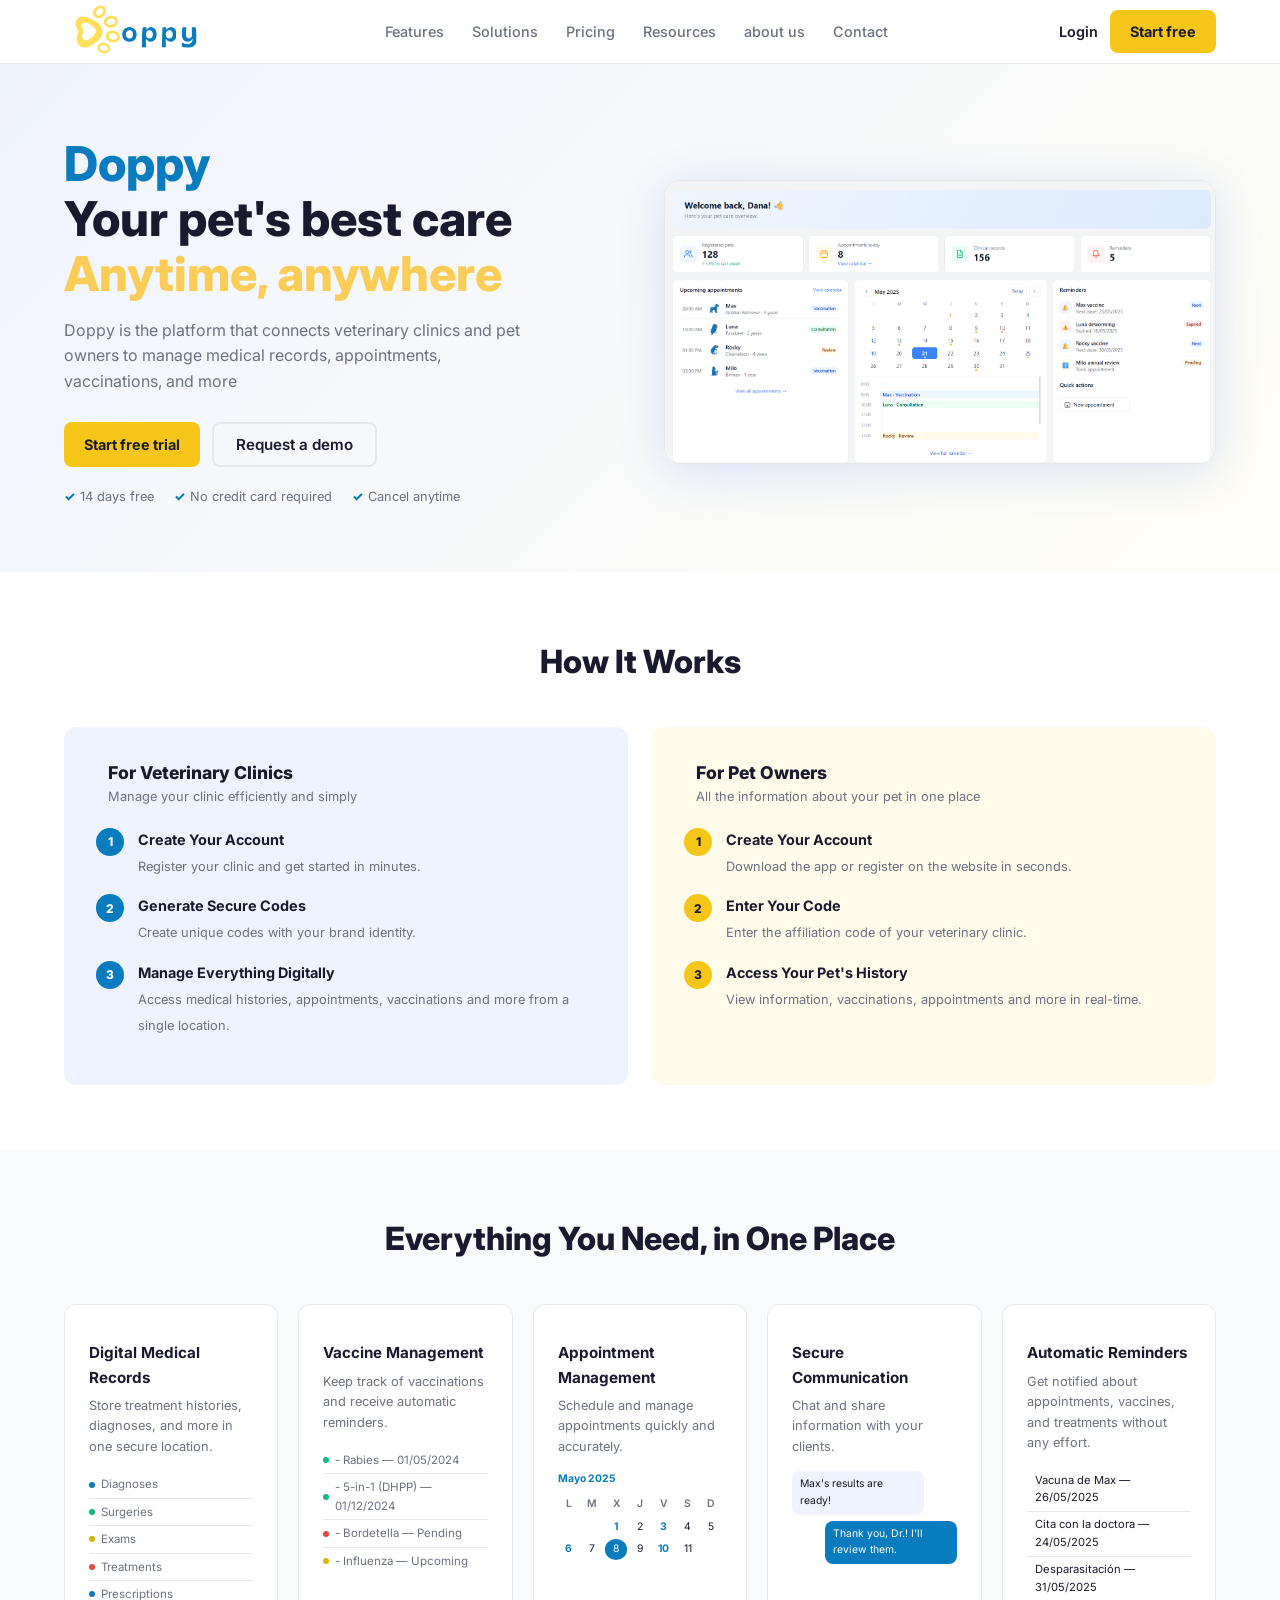
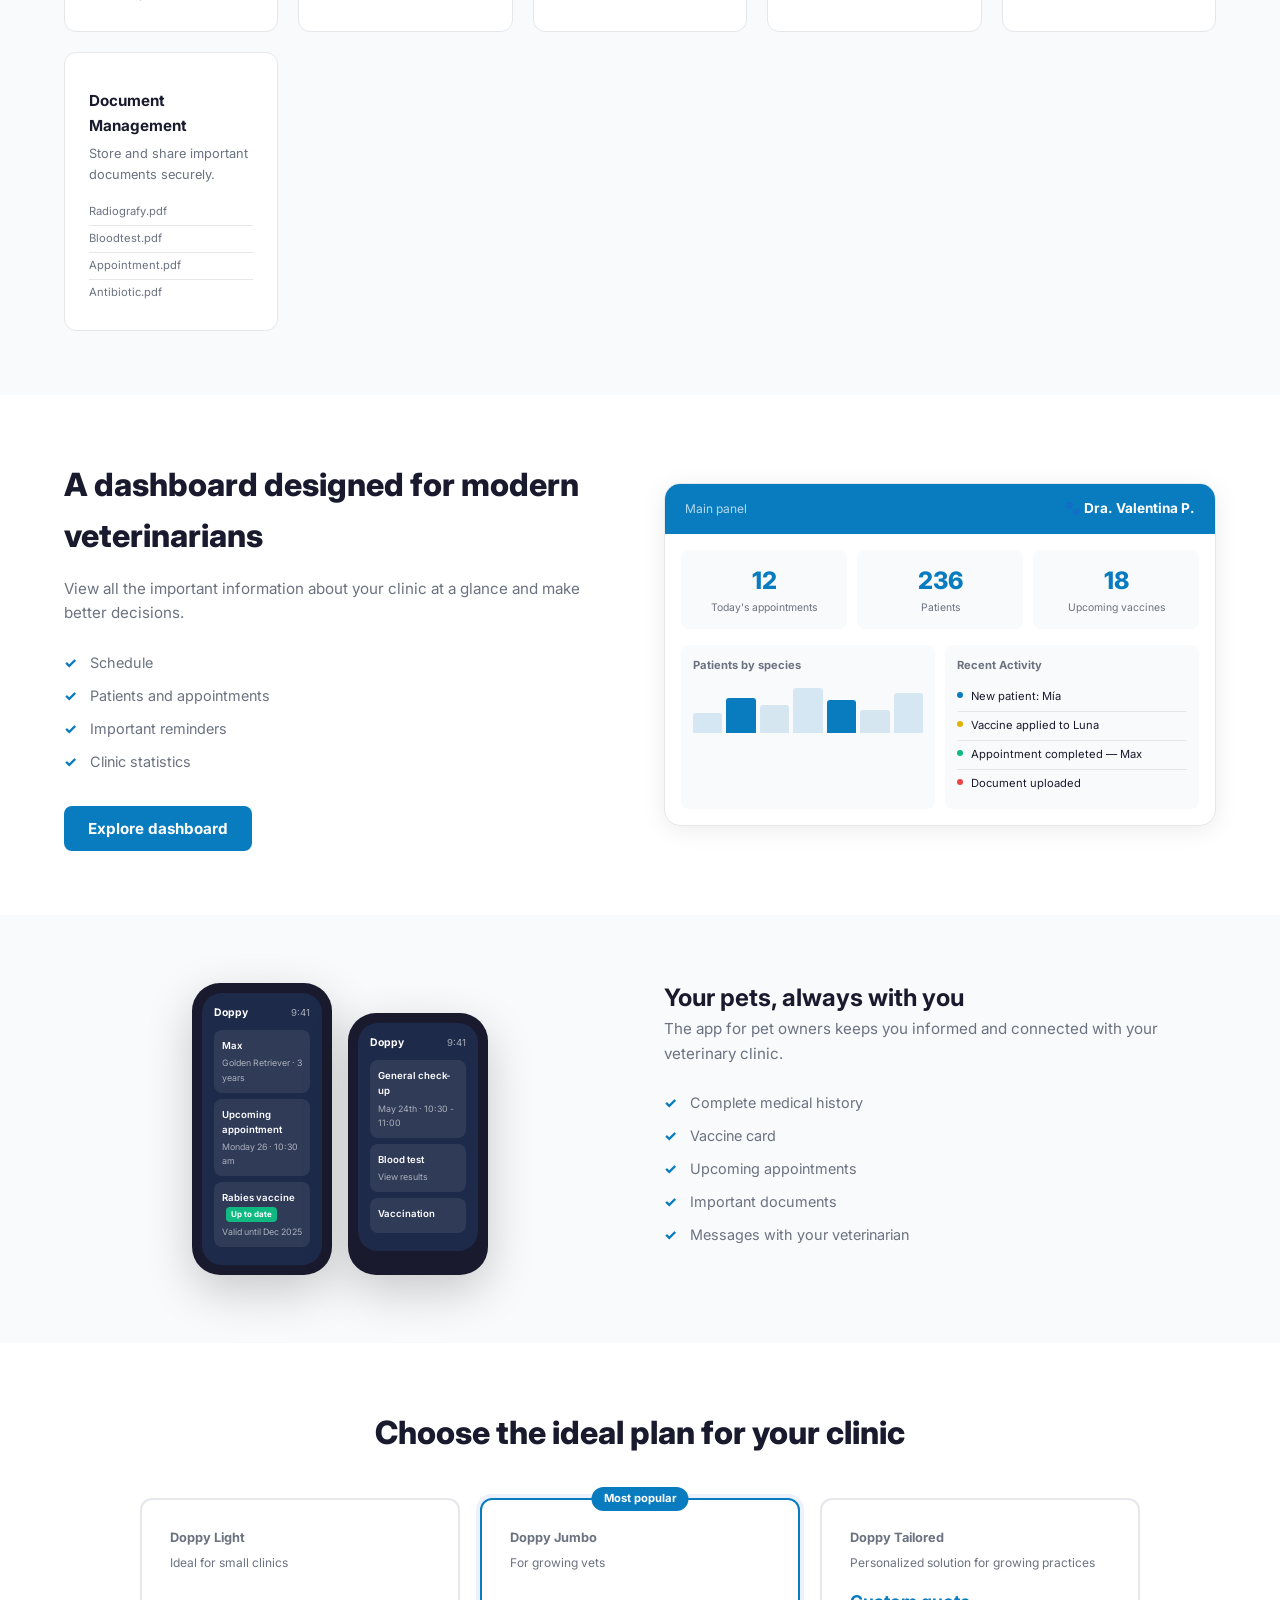
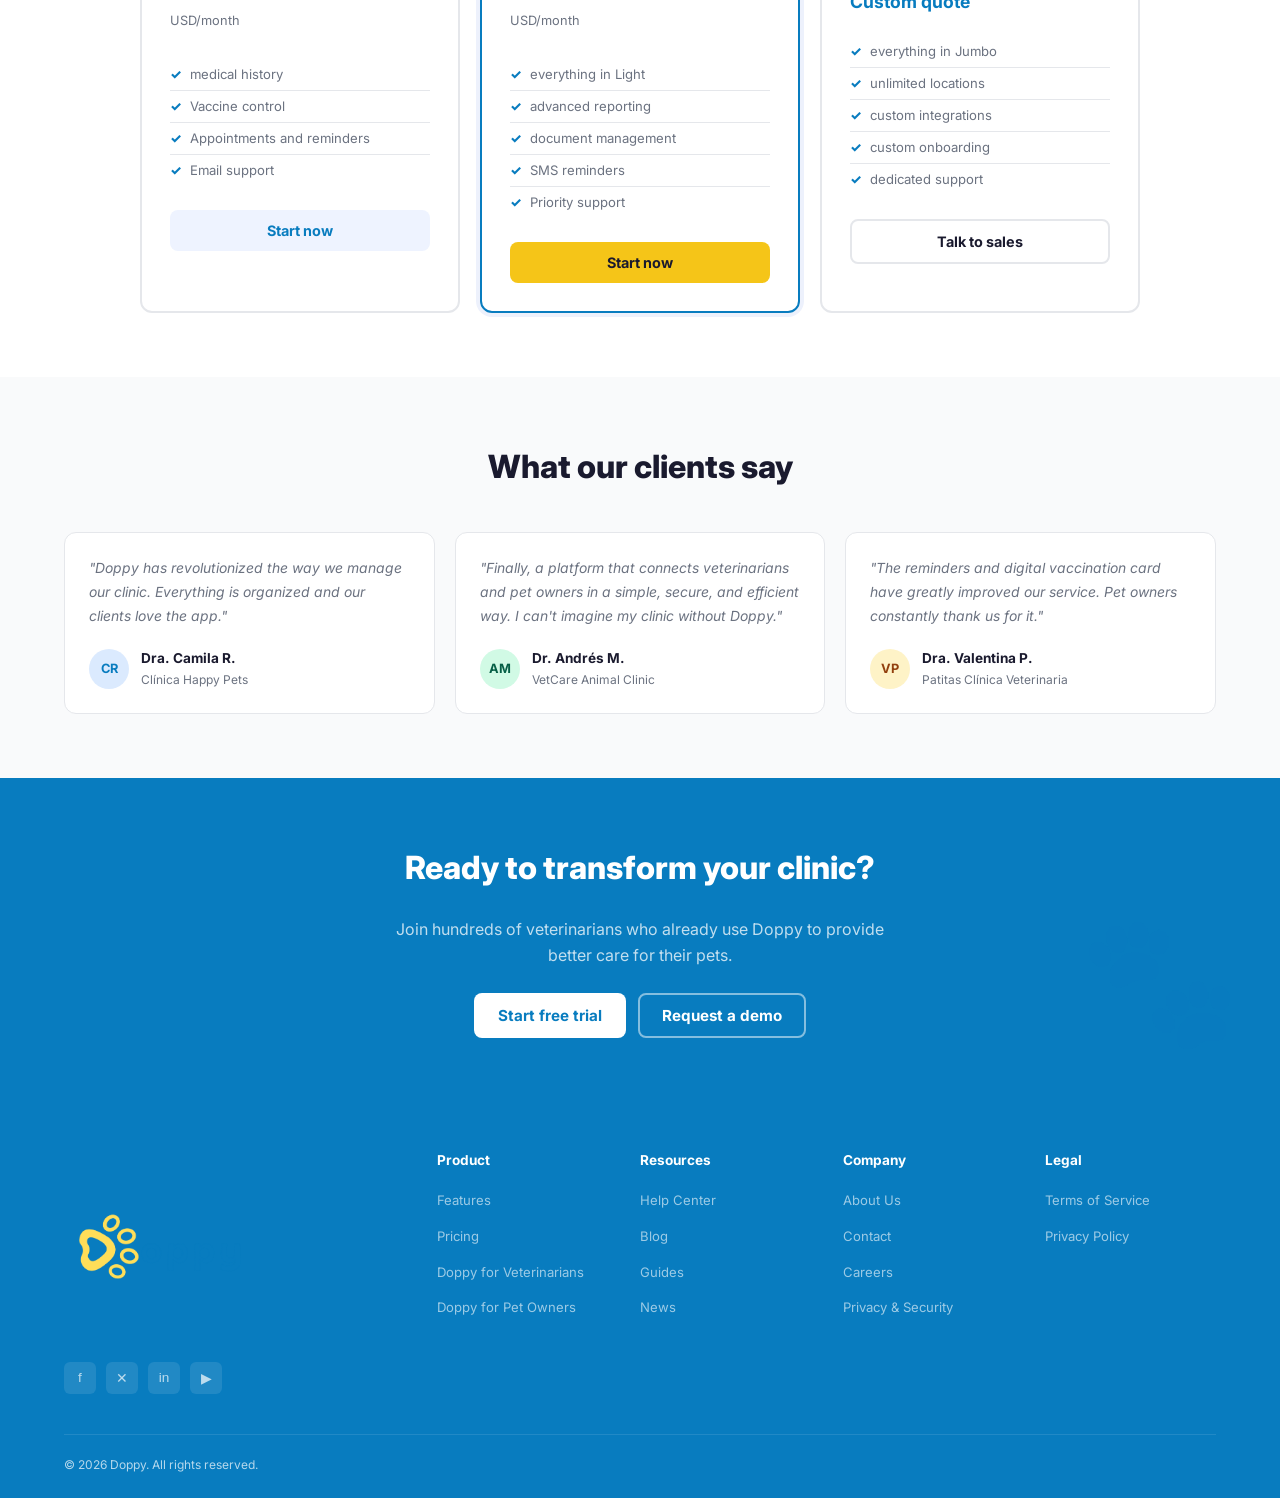
==== index.html @ 3128c284 "Primer commit" ====
<!DOCTYPE html>
<html lang="es">
<head>
<meta charset="UTF-8">
<meta name="viewport" content="width=device-width, initial-scale=1.0">
<title>Doppy Todo para la salud de tu mascota, conectado</title>
<link href="https://fonts.googleapis.com/css2?family=Inter:wght@400;500;600;700;800&display=swap" rel="stylesheet">
<style>
  *, *::before, *::after { box-sizing: border-box; margin: 0; padding: 0; }

  :root {
    --yellow:  #F5C518;
    --yellow-dark: #E0B300;
    --blue:    #087cbf;
    --blue-soft: #EEF3FF;
    --text:    #1A1A2E;
    --muted:   #6B7280;
    --light:   #F9FAFB;
    --white:   #FFFFFF;
    --border:  #E5E7EB; 
    --radius:  12px;
    --shadow:  0 4px 24px rgba(0,0,0,0.08);
  }

  html { scroll-behavior: smooth; }

  body {
    font-family: 'Inter', sans-serif;
    color: var(--text);
    background: var(--white);
    line-height: 1.6;
    overflow-x: hidden;
  }

  /* ─── NAV ─── */
  nav {
    position: sticky; top: 0; z-index: 100;
    background: var(--white);
    border-bottom: 1px solid var(--border);
    padding: 0 5%;
    display: flex; align-items: center; justify-content: space-between;
    height: 64px;
  }
  .logo {
    display: flex; align-items: center; gap: 8px;
    font-weight: 800; font-size: 1.25rem; color: var(--text);
    text-decoration: none;
  }
  .logo-paw { font-size: 1.5rem; }
  .nav-links {
    display: flex; align-items: center; gap: 28px;
    list-style: none;
  }
  .nav-links a {
    text-decoration: none; color: var(--muted);
    font-size: 0.9rem; font-weight: 500;
    transition: color .2s;
  }
  .nav-links a:hover { color: var(--blue); }
  .nav-right { display: flex; gap: 12px; align-items: center; }
  .btn-ghost {
    background: none; border: none; cursor: pointer;
    color: var(--text); font-weight: 600; font-size: 0.9rem;
    font-family: 'Inter', sans-serif;
  }
  .btn-yellow {
    background: var(--yellow); border: none; cursor: pointer;
    color: var(--text); font-weight: 700; font-size: 0.9rem;
    padding: 10px 20px; border-radius: 8px;
    font-family: 'Inter', sans-serif;
    transition: background .2s, transform .1s;
  }
  .btn-yellow:hover { background: var(--yellow-dark); transform: translateY(-1px); }
  .hamburger { display: none; background: none; border: none; cursor: pointer; padding: 4px; }
  .hamburger span { display: block; width: 22px; height: 2px; background: var(--text); margin: 5px 0; border-radius: 2px; }

  /* ─── HERO ─── */
  .hero {
    display: grid; grid-template-columns: 1fr 1fr;
    align-items: center; gap: 48px;
    padding: 72px 5% 64px;
    background: linear-gradient(135deg, #F0F4FF 0%, #FFFEF5 100%);
  }
  .hero-text h1 {
    font-size: clamp(2rem, 4vw, 3rem);
    font-weight: 800; line-height: 1.15;
    margin-bottom: 16px;
    color: var(--text);
  }
  .hero-text h1 span.doppy-blue { color:#087cbf; }
  .hero-text h1 span.doppy-yellow { color:#fbcd57; }
  .hero-text p {
    font-size: 1rem; color: var(--muted); max-width: 460px; margin-bottom: 28px;
  }
  .hero-buttons { display: flex; gap: 12px; flex-wrap: wrap; margin-bottom: 20px; }
  .btn-blue {
    background: var(--blue); color: var(--white); border: none; cursor: pointer;
    font-weight: 700; font-size: 0.95rem;
    padding: 13px 24px; border-radius: 8px;
    font-family: 'Inter', sans-serif;
    transition: opacity .2s, transform .1s;
  }
  .btn-blue:hover { opacity: .9; transform: translateY(-1px); }
  .btn-outline {
    background: none; border: 2px solid var(--border); cursor: pointer;
    color: var(--text); font-weight: 600; font-size: 0.95rem;
    padding: 11px 22px; border-radius: 8px;
    font-family: 'Inter', sans-serif;
    transition: border-color .2s;
  }
  .btn-outline:hover { border-color: var(--blue); color: var(--blue); }
  .hero-badges { display: flex; gap: 20px; flex-wrap: wrap; }
  .hero-badge { font-size: 0.8rem; color: var(--muted); display: flex; align-items: center; gap: 5px; }
  .hero-badge::before { content: '✓'; color: var(--blue); font-weight: 800; }

  .hero-visual { position: relative; }
  .dashboard-mock {
    background: var(--white);
    border-radius: 16px;
    box-shadow: 0 8px 48px rgba(26,75,219,.15);
    padding: 20px;
    border: 1px solid var(--border);
  }
  .mock-header {
    display: flex; align-items: center; gap: 8px; margin-bottom: 16px;
  }
  .mock-dot { width: 10px; height: 10px; border-radius: 50%; }
  .mock-dot.red { background: #FF5F57; }
  .mock-dot.yellow { background: var(--yellow); }
  .mock-dot.green { background: #28C840; }
  .mock-title { font-size: 0.75rem; color: var(--muted); margin-left: auto; }

  .mock-greeting { font-size: 0.85rem; font-weight: 600; margin-bottom: 14px; }
  .mock-stats { display: grid; grid-template-columns: repeat(3, 1fr); gap: 10px; margin-bottom: 14px; }
  .stat-card {
    background: var(--blue-soft); border-radius: 8px; padding: 10px;
    text-align: center;
  }
  .stat-num { font-size: 1.4rem; font-weight: 800; color: var(--blue); }
  .stat-label { font-size: 0.65rem; color: var(--muted); }
  .mock-agenda { background: var(--light); border-radius: 8px; padding: 10px; }
  .agenda-title { font-size: 0.7rem; font-weight: 700; margin-bottom: 8px; color: var(--muted); text-transform: uppercase; }
  .agenda-item {
    display: flex; align-items: center; gap: 8px;
    padding: 5px 0; border-bottom: 1px solid var(--border);
    font-size: 0.75rem;
  }
  .agenda-item:last-child { border-bottom: none; }
  .agenda-avatar {
    width: 26px; height: 26px; border-radius: 50%;
    display: flex; align-items: center; justify-content: center;
    font-size: 0.6rem; font-weight: 700; flex-shrink: 0;
  }
  .av-blue { background: #DBEAFE; color: var(--blue); }
  .av-green { background: #D1FAE5; color: #065F46; }
  .av-yellow { background: #FEF3C7; color: #92400E; }
  .agenda-info { flex: 1; }
  .agenda-name { font-weight: 600; }
  .agenda-time { color: var(--muted); font-size: 0.65rem; }
  .agenda-tag {
    font-size: 0.6rem; padding: 2px 6px; border-radius: 4px; font-weight: 600;
  }
  .tag-blue { background: #DBEAFE; color: var(--blue); }
  .tag-yellow { background: #FEF3C7; color: #92400E; }

  /* Phone mockup floating */
  .phone-float {
    position: absolute; right: -20px; bottom: -20px;
    width: 120px;
    background: var(--text);
    border-radius: 20px;
    padding: 8px;
    box-shadow: 0 12px 40px rgba(0,0,0,0.25);
  }
  .phone-screen {
    background: #1E2A4A; border-radius: 14px; padding: 10px;
    color: white; font-size: 0.55rem;
  }
  .phone-app-name { font-weight: 700; margin-bottom: 4px; }
  .phone-notif {
    background: rgba(255,255,255,0.1); border-radius: 6px; padding: 5px;
    margin-bottom: 4px; font-size: 0.5rem;
  }

  /* ─── LOGOS STRIP ─── */
  .logos-strip {
    padding: 24px 5%;
    border-bottom: 1px solid var(--border);
    text-align: center;
  }
  .logos-label {
    font-size: 0.8rem; color: var(--muted); margin-bottom: 16px; font-weight: 500;
  }
  .logos-row {
    display: flex; align-items: center; justify-content: center;
    gap: 32px; flex-wrap: wrap;
  }
  .logo-pill {
    display: flex; align-items: center; gap: 6px;
    font-size: 0.8rem; font-weight: 600; color: var(--muted);
    opacity: .7;
  }
  .logo-pill-icon { font-size: 1rem; }

  /* ─── HOW IT WORKS ─── */
  .how {
    padding: 64px 5%;
    background: var(--white);
  }
  .section-title {
    text-align: center; font-size: clamp(1.5rem, 2.5vw, 2rem);
    font-weight: 800; margin-bottom: 40px;
  }
  .how-grid { display: grid; grid-template-columns: 1fr 1fr; gap: 24px; }
  .how-card {
    border-radius: var(--radius); padding: 32px;
  }
  .how-card.blue-bg { background: var(--blue-soft); }
  .how-card.yellow-bg { background: #FFFBEA; }
  .how-card-header {
    display: flex; align-items: center; gap: 12px; margin-bottom: 20px;
  }
  .how-card-icon { font-size: 1.8rem; }
  .how-card h3 { font-size: 1.1rem; font-weight: 800; }
  .how-card p { font-size: 0.8rem; color: var(--muted); }
  .how-steps { list-style: none; }
  .how-step {
    display: flex; gap: 14px; align-items: flex-start;
    margin-bottom: 16px;
  }
  .step-num {
    width: 28px; height: 28px; border-radius: 50%;
    display: flex; align-items: center; justify-content: center;
    font-size: 0.75rem; font-weight: 800; flex-shrink: 0;
  }
  .how-card.blue-bg .step-num { background: var(--blue); color: var(--white); }
  .how-card.yellow-bg .step-num { background: var(--yellow); color: var(--text); }
  .step-text strong { display: block; font-size: 0.9rem; margin-bottom: 2px; }
  .step-text span { font-size: 0.8rem; color: var(--muted); }

  /* ─── FEATURES GRID ─── */
  .features {
    padding: 64px 5%;
    background: var(--light);
  }
  .features-grid {
    display: grid;
    grid-template-columns: repeat(auto-fit, minmax(200px, 1fr));
    gap: 20px;
  }
  .feature-card {
    background: var(--white); border-radius: var(--radius);
    padding: 24px; border: 1px solid var(--border);
    transition: box-shadow .2s, transform .2s;
  }
  .feature-card:hover { box-shadow: var(--shadow); transform: translateY(-3px); }
  .feature-icon { font-size: 1.8rem; margin-bottom: 12px; }
  .feature-card h4 { font-size: 0.95rem; font-weight: 700; margin-bottom: 6px; }
  .feature-card p { font-size: 0.8rem; color: var(--muted); }
  .feature-mini-ui { margin-top: 14px; }
  .mini-list { list-style: none; }
  .mini-list li {
    display: flex; align-items: center; gap: 6px;
    font-size: 0.72rem; padding: 4px 0; border-bottom: 1px solid var(--border);
    color: var(--muted);
  }
  .mini-list li:last-child { border-bottom: none; }
  .mini-dot { width: 6px; height: 6px; border-radius: 50%; flex-shrink: 0; }
  .dot-blue { background: var(--blue); }
  .dot-yellow { background: var(--yellow-dark); }
  .dot-green { background: #10B981; }
  .dot-red { background: #EF4444; }

  /* Calendar mini */
  .mini-calendar { font-size: 0.65rem; }
  .cal-header {
    display: flex; justify-content: space-between;
    font-weight: 700; margin-bottom: 6px; color: var(--blue);
  }
  .cal-grid { display: grid; grid-template-columns: repeat(7, 1fr); gap: 2px; text-align: center; }
  .cal-day { padding: 2px; border-radius: 3px; }
  .cal-day.header { color: var(--muted); font-weight: 600; }
  .cal-day.highlight { background: var(--blue); color: white; border-radius: 50%; }
  .cal-day.has-event { color: var(--blue); font-weight: 700; }

  /* Chat mini */
  .mini-chat { font-size: 0.65rem; }
  .chat-msg {
    display: flex; gap: 6px; margin-bottom: 6px; align-items: flex-end;
  }
  .chat-msg.sent { flex-direction: row-reverse; }
  .chat-bubble {
    background: var(--blue-soft); border-radius: 8px; padding: 5px 8px;
    font-size: 0.65rem; max-width: 80%;
  }
  .chat-msg.sent .chat-bubble { background: var(--blue); color: white; }

  /* Reminder mini */
  .reminder-item {
    display: flex; gap: 8px; align-items: center;
    padding: 4px 0; border-bottom: 1px solid var(--border);
    font-size: 0.7rem;
  }
  .reminder-item:last-child { border-bottom: none; }
  .reminder-icon { font-size: 0.9rem; }

  /* Doc mini */
  .doc-item {
    display: flex; gap: 6px; align-items: center;
    padding: 4px 0; border-bottom: 1px solid var(--border);
    font-size: 0.7rem; color: var(--muted);
  }
  .doc-item:last-child { border-bottom: none; }

  /* ─── DASHBOARD SECTION ─── */
  .dashboard-section {
    padding: 64px 5%;
    background: var(--white);
    display: grid; grid-template-columns: 1fr 1fr;
    gap: 48px; align-items: center;
  }
  .dashboard-section .text-side h2 {
    font-size: clamp(1.5rem, 2.5vw, 2rem); font-weight: 800; margin-bottom: 16px;
  }
  .check-list { list-style: none; margin: 20px 0 28px; }
  .check-list li {
    display: flex; align-items: center; gap: 10px;
    font-size: 0.9rem; padding: 5px 0; color: var(--muted);
  }
  .check-list li::before {
    content: '✓'; color: var(--blue); font-weight: 800; width: 16px; flex-shrink: 0;
  }
  .dashboard-mock-big {
    background: var(--white); border-radius: 16px;
    box-shadow: var(--shadow); border: 1px solid var(--border);
    overflow: hidden;
  }
  .dash-topbar {
    background: var(--blue); padding: 14px 20px;
    display: flex; align-items: center; justify-content: space-between;
  }
  .dash-topbar span { color: rgba(255,255,255,0.7); font-size: 0.75rem; }
  .dash-topbar strong { color: white; font-size: 0.85rem; }
  .dash-body { padding: 16px; }
  .dash-kpis { display: grid; grid-template-columns: repeat(3, 1fr); gap: 10px; margin-bottom: 16px; }
  .kpi { background: var(--light); border-radius: 8px; padding: 12px; text-align: center; }
  .kpi-num { font-size: 1.5rem; font-weight: 800; color: var(--blue); }
  .kpi-label { font-size: 0.65rem; color: var(--muted); }
  .dash-bottom { display: grid; grid-template-columns: 1fr 1fr; gap: 10px; }
  .dash-chart { background: var(--light); border-radius: 8px; padding: 12px; }
  .dash-chart-title { font-size: 0.7rem; font-weight: 700; margin-bottom: 8px; color: var(--muted); }
  .chart-bars { display: flex; align-items: flex-end; gap: 4px; height: 50px; }
  .bar {
    flex: 1; border-radius: 3px 3px 0 0;
    background: var(--blue); opacity: 0.15;
    transition: opacity .2s;
  }
  .bar:hover { opacity: 1; }
  .bar.active { opacity: 1; }
  .dash-activity { background: var(--light); border-radius: 8px; padding: 12px; }
  .activity-item {
    display: flex; gap: 8px; align-items: flex-start;
    padding: 5px 0; border-bottom: 1px solid var(--border);
    font-size: 0.7rem;
  }
  .activity-item:last-child { border-bottom: none; }
  .activity-dot { width: 6px; height: 6px; border-radius: 50%; margin-top: 4px; flex-shrink: 0; }

  /* ─── MOBILE APP SECTION ─── */
  .app-section {
    padding: 64px 5%;
    background: var(--light);
    display: grid; grid-template-columns: 1fr 1fr;
    gap: 48px; align-items: center;
  }
  .phones-wrap {
    display: flex; gap: 16px; justify-content: center;
  }
  .phone-card {
    background: var(--text);
    border-radius: 28px; padding: 10px;
    box-shadow: 0 16px 48px rgba(0,0,0,0.2);
    width: 140px;
  }
  .phone-card:nth-child(2) { margin-top: 30px; }
  .phone-screen-inner {
    background: #1E2A4A; border-radius: 20px; padding: 12px;
    min-height: 220px; color: white;
    font-size: 0.6rem;
  }
  .ps-header { display: flex; justify-content: space-between; margin-bottom: 8px; }
  .ps-name { font-weight: 700; font-size: 0.65rem; }
  .ps-time { opacity: .6; }
  .ps-card {
    background: rgba(255,255,255,0.08); border-radius: 8px; padding: 8px; margin-bottom: 6px;
  }
  .ps-card-title { font-weight: 600; margin-bottom: 3px; }
  .ps-card-sub { opacity: .6; font-size: 0.55rem; }
  .badge-green {
    display: inline-block; background: #10B981; color: white;
    border-radius: 4px; padding: 1px 5px; font-size: 0.5rem; font-weight: 700;
    margin-left: 4px;
  }
  .store-buttons { display: flex; gap: 10px; flex-wrap: wrap; margin-top: 20px; }
  .store-btn {
    display: flex; align-items: center; gap: 8px;
    background: var(--text); color: white;
    padding: 10px 16px; border-radius: 8px; text-decoration: none;
    font-size: 0.8rem; font-weight: 600;
    transition: opacity .2s;
  }
  .store-btn:hover { opacity: .85; }
  .store-btn .store-icon { font-size: 1.2rem; }

  /* ─── PRICING ─── */
  .pricing {
    padding: 64px 5%;
    background: var(--white);
  }
  .pricing-grid {
    display: grid; grid-template-columns: repeat(3, 1fr);
    gap: 20px; max-width: 1000px; margin: 0 auto;
  }
  .price-card {
    border-radius: var(--radius); padding: 28px;
    border: 2px solid var(--border);
    transition: box-shadow .2s;
    position: relative;
  }
  .price-card:hover { box-shadow: var(--shadow); }
  .price-card.popular {
    border-color: var(--blue);
    box-shadow: 0 0 0 4px rgba(26,75,219,0.08);
  }
  .popular-badge {
    position: absolute; top: -13px; left: 50%; transform: translateX(-50%);
    background: var(--blue); color: white;
    font-size: 0.7rem; font-weight: 700;
    padding: 3px 12px; border-radius: 20px; white-space: nowrap;
  }
  .plan-name { font-size: 0.8rem; font-weight: 700; color: var(--muted); margin-bottom: 4px; }
  .plan-desc { font-size: 0.75rem; color: var(--muted); margin-bottom: 16px; }
  .plan-price { margin-bottom: 20px; }
  .plan-price .amount { font-size: 2rem; font-weight: 800; }
  .plan-price .currency { font-size: 1rem; font-weight: 700; vertical-align: super; }
  .plan-price .period { font-size: 0.8rem; color: var(--muted); }
  .plan-price .custom { font-size: 1.1rem; font-weight: 700; color: var(--blue); }
  .plan-features { list-style: none; margin-bottom: 24px; }
  .plan-features li {
    display: flex; align-items: flex-start; gap: 8px;
    font-size: 0.82rem; padding: 5px 0;
    border-bottom: 1px solid var(--border);
    color: var(--muted);
  }
  .plan-features li:last-child { border-bottom: none; }
  .plan-features .check { color: var(--blue); font-weight: 800; flex-shrink: 0; }
  .btn-plan {
    width: 100%; padding: 12px; border-radius: 8px;
    font-weight: 700; font-size: 0.9rem; cursor: pointer;
    font-family: 'Inter', sans-serif; border: none;
    transition: opacity .2s, transform .1s;
  }
  .btn-plan:hover { opacity: .9; transform: translateY(-1px); }
  .btn-plan.primary { background: var(--yellow); color: var(--text); }
  .btn-plan.secondary { background: var(--blue-soft); color: var(--blue); }
  .btn-plan.outline { background: none; border: 2px solid var(--border); color: var(--text); }

  /* ─── TESTIMONIALS ─── */
  .testimonials {
    padding: 64px 5%;
    background: var(--light);
  }
  .testimonials-grid {
    display: grid; grid-template-columns: repeat(3, 1fr); gap: 20px;
  }
  .testi-card {
    background: var(--white); border-radius: var(--radius);
    padding: 24px; border: 1px solid var(--border);
  }
  .testi-text {
    font-size: 0.87rem; color: var(--muted); margin-bottom: 20px;
    line-height: 1.7; font-style: italic;
  }
  .testi-author { display: flex; align-items: center; gap: 12px; }
  .testi-avatar {
    width: 40px; height: 40px; border-radius: 50%;
    display: flex; align-items: center; justify-content: center;
    font-size: 0.8rem; font-weight: 700; flex-shrink: 0;
  }
  .testi-avatar.t1 { background: #DBEAFE; color: var(--blue); }
  .testi-avatar.t2 { background: #D1FAE5; color: #065F46; }
  .testi-avatar.t3 { background: #FEF3C7; color: #92400E; }
  .testi-name { font-weight: 700; font-size: 0.85rem; }
  .testi-role { font-size: 0.75rem; color: var(--muted); }

  /* ─── CTA BOTTOM ─── */
  .cta-section {
    padding: 64px 5%;
    background: #087cbf;
    text-align: center;
    display: flex; flex-direction: column; align-items: center; gap: 24px;
    position: relative; overflow: hidden;
  }
  .cta-section::before {
    content: '🐾';
    position: absolute; right: 40px; bottom: 20px;
    font-size: 8rem; opacity: .05; user-select: none;
  }
  .cta-section h2 { font-size: clamp(1.5rem, 2.5vw, 2rem); font-weight: 800; color: white; }
  .cta-section p { color: rgba(255,255,255,0.75); max-width: 500px; }
  .cta-buttons { display: flex; gap: 12px; flex-wrap: wrap; justify-content: center; }
  .btn-white {
    background: white; color: var(--blue); border: none; cursor: pointer;
    font-weight: 700; font-size: 0.95rem; padding: 13px 24px;
    border-radius: 8px; font-family: 'Inter', sans-serif;
    transition: opacity .2s;
  }
  .btn-white:hover { opacity: .9; }
  .btn-white-outline {
    background: none; border: 2px solid rgba(255,255,255,0.5); color: white; cursor: pointer;
    font-weight: 700; font-size: 0.95rem; padding: 11px 22px;
    border-radius: 8px; font-family: 'Inter', sans-serif;
    transition: border-color .2s;
  }
  .btn-white-outline:hover { border-color: white; }

  /* ─── FOOTER ─── */
  footer {
    background: #087cbf; color: rgba(255,255,255,0.7);
    padding: 48px 5% 24px;
  }
  .footer-grid {
    display: grid; grid-template-columns: 2fr 1fr 1fr 1fr 1fr;
    gap: 32px; margin-bottom: 40px;
  }
  .footer-brand .logo { color: white; margin-bottom: 12px; }
  .footer-tagline { font-size: 0.82rem; line-height: 1.6; margin-bottom: 16px; }
  .social-row { display: flex; gap: 10px; }
  .social-btn {
    width: 32px; height: 32px; border-radius: 6px;
    background: rgba(255,255,255,0.1); border: none; cursor: pointer;
    display: flex; align-items: center; justify-content: center;
    font-size: 0.85rem; color: rgba(255,255,255,0.7);
    transition: background .2s;
  }
  .social-btn:hover { background: rgba(255,255,255,0.2); }
  .footer-col h5 {
    color: white; font-size: 0.85rem; font-weight: 700;
    margin-bottom: 16px;
  }
  .footer-col ul { list-style: none; }
  .footer-col ul li { margin-bottom: 10px; }
  .footer-col ul li a {
    color: rgba(255,255,255,0.6); text-decoration: none;
    font-size: 0.82rem; transition: color .2s;
  }
  .footer-col ul li a:hover { color: white; }
  .footer-bottom {
    border-top: 1px solid rgba(255,255,255,0.1); padding-top: 20px;
    display: flex; justify-content: space-between; align-items: center;
    font-size: 0.75rem; flex-wrap: wrap; gap: 8px;
  }
  .footer-bottom a { color: rgba(255,255,255,0.5); text-decoration: none; }
  .footer-bottom a:hover { color: white; }

  /* ─── RESPONSIVE ─── */
  @media (max-width: 900px) {
    .hero { grid-template-columns: 1fr; text-align: center; }
    .hero-text p { margin: 0 auto 28px; }
    .hero-buttons { justify-content: center; }
    .hero-badges { justify-content: center; }
    .hero-visual { order: -1; }
    .phone-float { display: none; }
    .how-grid { grid-template-columns: 1fr; }
    .dashboard-section { grid-template-columns: 1fr; }
    .app-section { grid-template-columns: 1fr; }
    .pricing-grid { grid-template-columns: 1fr; max-width: 420px; }
    .testimonials-grid { grid-template-columns: 1fr; }
    .footer-grid { grid-template-columns: 1fr 1fr; }
  }

  @media (max-width: 640px) {
    nav { padding: 0 16px; }
    .nav-links { display: none; }
    .nav-links.open {
      display: flex; flex-direction: column;
      position: absolute; top: 64px; left: 0; right: 0;
      background: white; padding: 20px 16px; gap: 16px;
      border-bottom: 1px solid var(--border);
      box-shadow: 0 8px 24px rgba(0,0,0,0.1);
    }
    .hamburger { display: block; }
    .nav-right .btn-ghost { display: none; }
    .hero { padding: 40px 16px 48px; }
    .how { padding: 40px 16px; }
    .features { padding: 40px 16px; }
    .dashboard-section { padding: 40px 16px; }
    .app-section { padding: 40px 16px; }
    .pricing { padding: 40px 16px; }
    .testimonials { padding: 40px 16px; }
    .cta-section { padding: 48px 16px; }
    footer { padding: 40px 16px 20px; }
    .footer-grid { grid-template-columns: 1fr; }
    .dash-bottom { grid-template-columns: 1fr; }
    .phones-wrap { gap: 8px; }
    .phone-card { width: 120px; }
  }

  /* ─── SCROLL ANIMATIONS ─── */
  .fade-in {
    opacity: 0; transform: translateY(20px);
    transition: opacity .5s ease, transform .5s ease;
  }
  .fade-in.visible {
    opacity: 1; transform: translateY(0);
  }
</style>
</head>
<body>

<!-- NAV -->
<nav>
  <a href="#" class="logo">
    <img src="assets/Type 2.png" alt="Doppy Logo" width="150" height="150">
  </a>
  <ul class="nav-links" id="navLinks">
    <li><a href="#como-funciona">Features</a></li>
    <li><a href="#caracteristicas">Solutions</a></li>
    <li><a href="#planes">Pricing</a></li>
    <li><a href="#">Resources</a></li>
    <li><a href="#">about us</a></li>
    <li><a href="#">Contact</a></li>
  </ul>
  <div class="nav-right">
    <a href="typeofuser.html" class="btn-ghost" style="text-decoration:none; display:inline-flex; align-items:center; justify-content:center;">Login</a>
    <a href="signupdu.html" class="btn-yellow" style="text-decoration:none; display:inline-flex; align-items:center; justify-content:center;">Start free</a>
    <button class="hamburger" id="hamburger" aria-label="Menú">
      <span></span><span></span><span></span>
    </button>
  </div>
</nav>

<!-- HERO -->
<section class="hero">
  <div class="hero-text fade-in">
    <h1><span class="doppy-blue">Doppy</span><br>Your pet's best care<br><span class="doppy-yellow">Anytime, anywhere</span></h1>
    <p>Doppy is the platform that connects veterinary clinics and pet owners to manage medical records, appointments, vaccinations, and more</p>
    <div class="hero-buttons">
      <button class="btn-yellow">Start free trial</button>
      <button class="btn-outline">Request a demo</button>
    </div>
    <div class="hero-badges">
      <span class="hero-badge">14 days free</span>
      <span class="hero-badge">No credit card required</span>
      <span class="hero-badge">Cancel anytime</span>
    </div>
  </div>
  <div class="hero-visual fade-in">
    <img src="[data-uri]" alt="Doppy dashboard preview" style="width:100%; height:auto; display:block; border-radius:16px; box-shadow:0 8px 48px rgba(26,75,219,.15); border:1px solid var(--border);">
  </div>
</section>


<!-- HOW IT WORKS -->
<section class="how" id="como-funciona">
  <h2 class="section-title">How It Works</h2>
  <div class="how-grid">
    <div class="how-card blue-bg fade-in">
      <div class="how-card-header">
        <div class="how-card-icon"></div>
        <div>
          <h3>For Veterinary Clinics</h3>
          <p>Manage your clinic efficiently and simply </p>
        </div>
      </div>
      <ul class="how-steps">
        <li class="how-step">
          <div class="step-num">1</div>
          <div class="step-text">
            <strong>Create Your Account</strong>
            <span>Register your clinic and get started in minutes.</span>
          </div>
        </li>
        <li class="how-step">
          <div class="step-num">2</div>
          <div class="step-text">
            <strong>Generate Secure Codes</strong>
            <span>Create unique codes with your brand identity.</span>
          </div>
        </li>
        <li class="how-step">
          <div class="step-num">3</div>
          <div class="step-text">
            <strong>Manage Everything Digitally</strong>
            <span>Access medical histories, appointments, vaccinations and more from a single location.</span>
          </div>
        </li>
      </ul>
    </div>

    <div class="how-card yellow-bg fade-in">
      <div class="how-card-header">
        <div class="how-card-icon"></div>
        <div>
          <h3>For Pet Owners</h3>
          <p>All the information about your pet in one place</p>
        </div>
      </div>
      <ul class="how-steps">
        <li class="how-step">
          <div class="step-num">1</div>
          <div class="step-text">
            <strong>Create Your Account</strong>
            <span>Download the app or register on the website in seconds.</span>
          </div>
        </li>
        <li class="how-step">
          <div class="step-num">2</div>
          <div class="step-text">
            <strong>Enter Your Code</strong>
            <span>Enter the affiliation code of your veterinary clinic.</span>
          </div>
        </li>
        <li class="how-step">
          <div class="step-num">3</div>
          <div class="step-text">
            <strong>Access Your Pet's History</strong>
            <span>View information, vaccinations, appointments and more in real-time.</span>
          </div>
        </li>
      </ul>
    </div>
  </div>
</section>

<!-- FEATURES -->
<section class="features" id="caracteristicas">
  <h2 class="section-title">Everything You Need, in One Place</h2>
  <div class="features-grid">

    <!-- Historiales -->
    <div class="feature-card fade-in">
      <div class="feature-icon"></div>
      <h4>Digital Medical Records</h4>
      <p>Store treatment histories, diagnoses, and more in one secure location.</p>
      <div class="feature-mini-ui">
        <ul class="mini-list">
          <li><div class="mini-dot dot-blue"></div> Diagnoses</li>
          <li><div class="mini-dot dot-green"></div> Surgeries</li>
          <li><div class="mini-dot dot-yellow"></div> Exams</li>
          <li><div class="mini-dot dot-red"></div> Treatments</li>
          <li><div class="mini-dot dot-blue"></div> Prescriptions</li>
        </ul>
      </div>
    </div>

    <!-- Vacunas -->
    <div class="feature-card fade-in">
      <div class="feature-icon"></div>
      <h4>Vaccine Management</h4>
      <p>Keep track of vaccinations and receive automatic reminders.</p>
      <div class="feature-mini-ui">
        <ul class="mini-list">
          <li><div class="mini-dot dot-green"></div> - Rabies — 01/05/2024</li>
          <li><div class="mini-dot dot-green"></div> - 5-in-1 (DHPP) — 01/12/2024</li>
          <li><div class="mini-dot dot-red"></div> - Bordetella — Pending</li>
          <li><div class="mini-dot dot-yellow"></div> - Influenza — Upcoming</li>
        </ul>
      </div>
    </div>

    <!-- Citas -->
    <div class="feature-card fade-in">
      <div class="feature-icon"></div>
      <h4>Appointment Management</h4>
      <p>Schedule and manage appointments quickly and accurately.</p>
      <div class="feature-mini-ui mini-calendar">
        <div class="cal-header"><span>Mayo 2025</span><span></span></div>
        <div class="cal-grid">
          <div class="cal-day header">L</div><div class="cal-day header">M</div>
          <div class="cal-day header">X</div><div class="cal-day header">J</div>
          <div class="cal-day header">V</div><div class="cal-day header">S</div>
          <div class="cal-day header">D</div>
          <div class="cal-day"></div><div class="cal-day"></div>
          <div class="cal-day has-event">1</div><div class="cal-day">2</div>
          <div class="cal-day has-event">3</div><div class="cal-day">4</div>
          <div class="cal-day">5</div><div class="cal-day has-event">6</div>
          <div class="cal-day">7</div><div class="cal-day highlight">8</div>
          <div class="cal-day">9</div><div class="cal-day has-event">10</div>
          <div class="cal-day">11</div>
        </div>
      </div>
    </div>

    <!-- Chat -->
    <div class="feature-card fade-in">
      <div class="feature-icon"></div>
      <h4>Secure Communication</h4>
      <p>Chat and share information with your clients.</p>
      <div class="feature-mini-ui">
        <div class="mini-chat">
          <div class="chat-msg">
            <div class="chat-bubble">Max's results are ready!</div>
          </div>
          <div class="chat-msg sent">
            <div class="chat-bubble">Thank you, Dr.! I'll review them.</div>
          </div>
        </div>
      </div>
    </div>

    <!-- Recordatorios -->
    <div class="feature-card fade-in">
      <div class="feature-icon"></div>
      <h4>Automatic Reminders</h4>
      <p>Get notified about appointments, vaccines, and treatments without any effort.</p>
      <div class="feature-mini-ui">
        <div class="mini-reminder">
          <div class="reminder-item">
            <span class="reminder-icon"></span>
            <div>Vacuna de Max — 26/05/2025</div>
          </div>
          <div class="reminder-item">
            <span class="reminder-icon"></span>
            <div>Cita con la doctora — 24/05/2025</div>
          </div>
          <div class="reminder-item">
            <span class="reminder-icon"></span>
            <div>Desparasitación — 31/05/2025</div>
          </div>
        </div>
      </div>
    </div>

    <!-- Documentos -->
    <div class="feature-card fade-in">
      <div class="feature-icon"></div>
      <h4>Document Management</h4>
      <p>Store and share important documents securely.</p>
      <div class="feature-mini-ui">
        <div class="mini-doc">
          <div class="doc-item">Radiografy.pdf</div>
          <div class="doc-item">Bloodtest.pdf</div>
          <div class="doc-item">Appointment.pdf</div>
          <div class="doc-item">Antibiotic.pdf</div>
        </div>
      </div>
    </div>

  </div>
</section>

<!-- DASHBOARD -->
<section class="dashboard-section">
  <div class="text-side fade-in">
    <h2>A dashboard designed for modern veterinarians</h2>
    <p style="color: var(--muted); font-size: 0.95rem;">View all the important information about your clinic at a glance and make better decisions.</p>
    <ul class="check-list">
      <li>Schedule</li>
      <li>Patients and appointments</li>
      <li>Important reminders</li>
      <li> Clinic statistics</li>
    </ul>
    <button class="btn-blue">Explore dashboard</button>
  </div>
  <div class="dashboard-mock-big fade-in">
    <div class="dash-topbar">
      <span>Main panel</span>
      <strong>🐾 Dra. Valentina P.</strong>
    </div>
    <div class="dash-body">
      <div class="dash-kpis">
        <div class="kpi"><div class="kpi-num">12</div><div class="kpi-label">Today's appointments</div></div>
        <div class="kpi"><div class="kpi-num">236</div><div class="kpi-label">Patients</div></div>
        <div class="kpi"><div class="kpi-num">18</div><div class="kpi-label">Upcoming vaccines</div></div>
      </div>
      <div class="dash-bottom">
        <div class="dash-chart">
          <div class="dash-chart-title">Patients by species</div>
          <div class="chart-bars" id="chartBars">
            <div class="bar" style="height: 40%"></div>
            <div class="bar active" style="height: 70%"></div>
            <div class="bar" style="height: 55%"></div>
            <div class="bar" style="height: 90%"></div>
            <div class="bar active" style="height: 65%"></div>
            <div class="bar" style="height: 45%"></div>
            <div class="bar" style="height: 80%"></div>
          </div>
        </div>
        <div class="dash-activity">
          <div class="dash-chart-title">Recent Activity</div>
          <div class="activity-item">
            <div class="activity-dot" style="background: var(--blue)"></div>
            <div>New patient: Mía</div>
          </div>
          <div class="activity-item">
            <div class="activity-dot" style="background: var(--yellow-dark)"></div>
            <div>Vaccine applied to Luna</div>
          </div>
          <div class="activity-item">
            <div class="activity-dot" style="background: #10B981"></div>
            <div>Appointment completed — Max</div>
          </div>
          <div class="activity-item">
            <div class="activity-dot" style="background: #EF4444"></div>
            <div>Document uploaded</div>
          </div>
        </div>
      </div>
    </div>
  </div>
</section>

<!-- MOBILE APP -->
<section class="app-section">
  <div class="phones-wrap fade-in">
    <div class="phone-card">
      <div class="phone-screen-inner">
        <div class="ps-header">
          <span class="ps-name">Doppy</span>
          <span class="ps-time">9:41</span>
        </div>
        <div class="ps-card">
          <div class="ps-card-title">Max</div>
          <div class="ps-card-sub">Golden Retriever · 3 years</div>
        </div>
        <div class="ps-card">
          <div class="ps-card-title">Upcoming appointment</div>
          <div class="ps-card-sub">Monday 26 · 10:30 am</div>
        </div>
        <div class="ps-card">
          <div class="ps-card-title">Rabies vaccine<span class="badge-green">Up to date</span></div>
          <div class="ps-card-sub">Valid until Dec 2025</div>
        </div>
      </div>
    </div>
    <div class="phone-card">
      <div class="phone-screen-inner">
        <div class="ps-header">
          <span class="ps-name">Doppy</span>
          <span class="ps-time">9:41</span>
        </div>
        <div class="ps-card">
          <div class="ps-card-title">General check-up</div>
          <div class="ps-card-sub">May 24th · 10:30 - 11:00</div>
        </div>
        <div class="ps-card">
          <div class="ps-card-title">Blood test</div>
          <div class="ps-card-sub">View results</div>
        </div>
        <div class="ps-card">
          <div class="ps-card-title">Vaccination</div>
          <div class="ps-card-sub"></div>
        </div>
      </div>
    </div>
  </div>
  <div class="text-side fade-in">
    <h2>Your pets, always with you</h2>
    <p style="color: var(--muted); font-size: 0.95rem; margin-bottom: 16px;">The app for pet owners keeps you informed and connected with your veterinary clinic.</p>
    <ul class="check-list">
      <li>Complete medical history</li>
      <li>Vaccine card</li>
      <li>Upcoming appointments</li>
      <li>Important documents</li>
      <li>Messages with your veterinarian</li>
    </ul>
</section>

<!-- PRICING -->
<section class="pricing" id="planes">
  <h2 class="section-title">Choose the ideal plan for your clinic</h2>
  <div class="pricing-grid">

    <div class="price-card fade-in">
      <div class="plan-name">Doppy Light</div>
      <div class="plan-desc">Ideal for small clinics</div>
      <div class="plan-price">
        <span class="currency"></span><span class="amount"></span>
        <span class="period">USD/month</span>
      </div>
      <ul class="plan-features">
        
        <li><span class="check">✓</span> medical history</li>
        <li><span class="check">✓</span> Vaccine control</li>
        <li><span class="check">✓</span> Appointments and reminders</li>
        <li><span class="check">✓</span> Email support</li>
      </ul>
      <button class="btn-plan secondary">Start now</button>
    </div>

    <div class="price-card popular fade-in">
      <div class="popular-badge">Most popular</div>
      <div class="plan-name">Doppy Jumbo</div>
      <div class="plan-desc">For growing vets</div>
      <div class="plan-price">
        <span class="currency">
        </span><span class="amount"></span>
        <span class="period">USD/month</span>
      </div>
      <ul class="plan-features">
        <li><span class="check">✓</span>everything in Light</li>
        <li><span class="check">✓</span>advanced reporting</li>
        <li><span class="check">✓</span>document management</li>
        <li><span class="check">✓</span>SMS reminders</li>
        <li><span class="check">✓</span>Priority support</li>
      </ul>
      <button class="btn-plan primary">Start now</button>
    </div>

    <div class="price-card fade-in">
      <div class="plan-name">Doppy Tailored</div>
      <div class="plan-desc">Personalized solution for growing practices</div>
      <div class="plan-price">
        <span class="custom">Custom quote</span>
      </div>
      <ul class="plan-features">
        <li><span class="check">✓</span>everything in Jumbo</li>
        <li><span class="check">✓</span>unlimited locations</li>
        <li><span class="check">✓</span>custom integrations</li>
        <li><span class="check">✓</span>custom onboarding</li>
        <li><span class="check">✓</span>dedicated support</li>
      </ul>
      <button class="btn-plan outline">Talk to sales</button>
    </div>

  </div>
</section>

<!-- TESTIMONIALS -->
<section class="testimonials">
  <h2 class="section-title">What our clients say</h2>
  <div class="testimonials-grid">
    <div class="testi-card fade-in">
      <p class="testi-text">"Doppy has revolutionized the way we manage our clinic. Everything is organized and our clients love the app."</p>
      <div class="testi-author">
        <div class="testi-avatar t1">CR</div>
        <div>
          <div class="testi-name">Dra. Camila R.</div>
          <div class="testi-role">Clínica Happy Pets</div>
        </div>
      </div>
    </div>
    <div class="testi-card fade-in">
      <p class="testi-text">"Finally, a platform that connects veterinarians and pet owners in a simple, secure, and efficient way. I can't imagine my clinic without Doppy."</p>
      <div class="testi-author">
        <div class="testi-avatar t2">AM</div>
        <div>
          <div class="testi-name">Dr. Andrés M.</div>
          <div class="testi-role">VetCare Animal Clinic</div>
        </div>
      </div>
    </div>
    <div class="testi-card fade-in">
      <p class="testi-text">"The reminders and digital vaccination card have greatly improved our service. Pet owners constantly thank us for it."</p>
      <div class="testi-author">
        <div class="testi-avatar t3">VP</div>
        <div>
          <div class="testi-name">Dra. Valentina P.</div>
          <div class="testi-role">Patitas Clínica Veterinaria</div>
        </div>
      </div>
    </div>
  </div>
</section>

<!-- CTA -->
<section class="cta-section">
  <h2>Ready to transform your clinic?</h2>

  <p>Join hundreds of veterinarians who already use Doppy to provide better care for their pets.</p>
  <div class="cta-buttons">
    <button class="btn-white" style="color: #087cbf;">Start free trial</button>
    <button class="btn-white-outline">Request a demo</button>
  </div>
</section>

<!-- FOOTER -->
<footer>
  <div class="footer-grid">
    <div class="footer-brand">
        <img src="assets/Type 2.png" alt="Doppy Logo" width="200" height="200" class="logo">
      <div class="social-row">
        <button class="social-btn">f</button>
        <button class="social-btn">✕</button>
        <button class="social-btn">in</button>
        <button class="social-btn">▶</button>
      </div>
    </div>
    <div class="footer-col">
      <h5>Product</h5>
      <ul>
        <li><a href="#">Features</a></li>
        <li><a href="#">Pricing</a></li>
        <li><a href="#">Doppy for Veterinarians</a></li>
        <li><a href="#">Doppy for Pet Owners</a></li>
      </ul>
    </div>
    <div class="footer-col">
      <h5>Resources</h5>
      <ul>
        <li><a href="#">Help Center</a></li>
        <li><a href="#">Blog</a></li>
        <li><a href="#">Guides</a></li>
        <li><a href="#">News</a></li>
      </ul>
    </div>
    <div class="footer-col">
      <h5>Company</h5>
      <ul>
        <li><a href="#">About Us</a></li>
        <li><a href="#">Contact</a></li>
        <li><a href="#">Careers</a></li>
        <li><a href="#">Privacy & Security</a></li>
      </ul>
    </div>
    <div class="footer-col">
      <h5>Legal</h5>
      <ul>
        <li><a href="#">Terms of Service</a></li>
        <li><a href="#">Privacy Policy</a></li>
      </ul>
    </div>
  </div>
  <div class="footer-bottom">
    <span>© 2026 Doppy. All rights reserved.</span>
  </div>
</footer>

<script>
  // Hamburger menu
  const hamburger = document.getElementById('hamburger');
  const navLinks = document.getElementById('navLinks');
  hamburger.addEventListener('click', () => {
    navLinks.classList.toggle('open');
  });

  // Scroll fade-in
  const fadeEls = document.querySelectorAll('.fade-in');
  const observer = new IntersectionObserver((entries) => {
    entries.forEach(el => {
      if (el.isIntersecting) {
        el.target.classList.add('visible');
        observer.unobserve(el.target);
      }
    });
  }, { threshold: 0.1 });
  fadeEls.forEach(el => observer.observe(el));

  // Animate chart bars on scroll
  const bars = document.querySelectorAll('.bar');
  bars.forEach((bar, i) => {
    bar.style.transition = `height 0.6s ease ${i * 0.08}s, opacity 0.3s`;
  });

  // Chart bar hover
  bars.forEach(bar => {
    bar.addEventListener('mouseenter', () => bar.style.opacity = '1');
    bar.addEventListener('mouseleave', () => {
      if (!bar.classList.contains('active')) bar.style.opacity = '0.15';
    });
  });
</script>
</body>
</html>
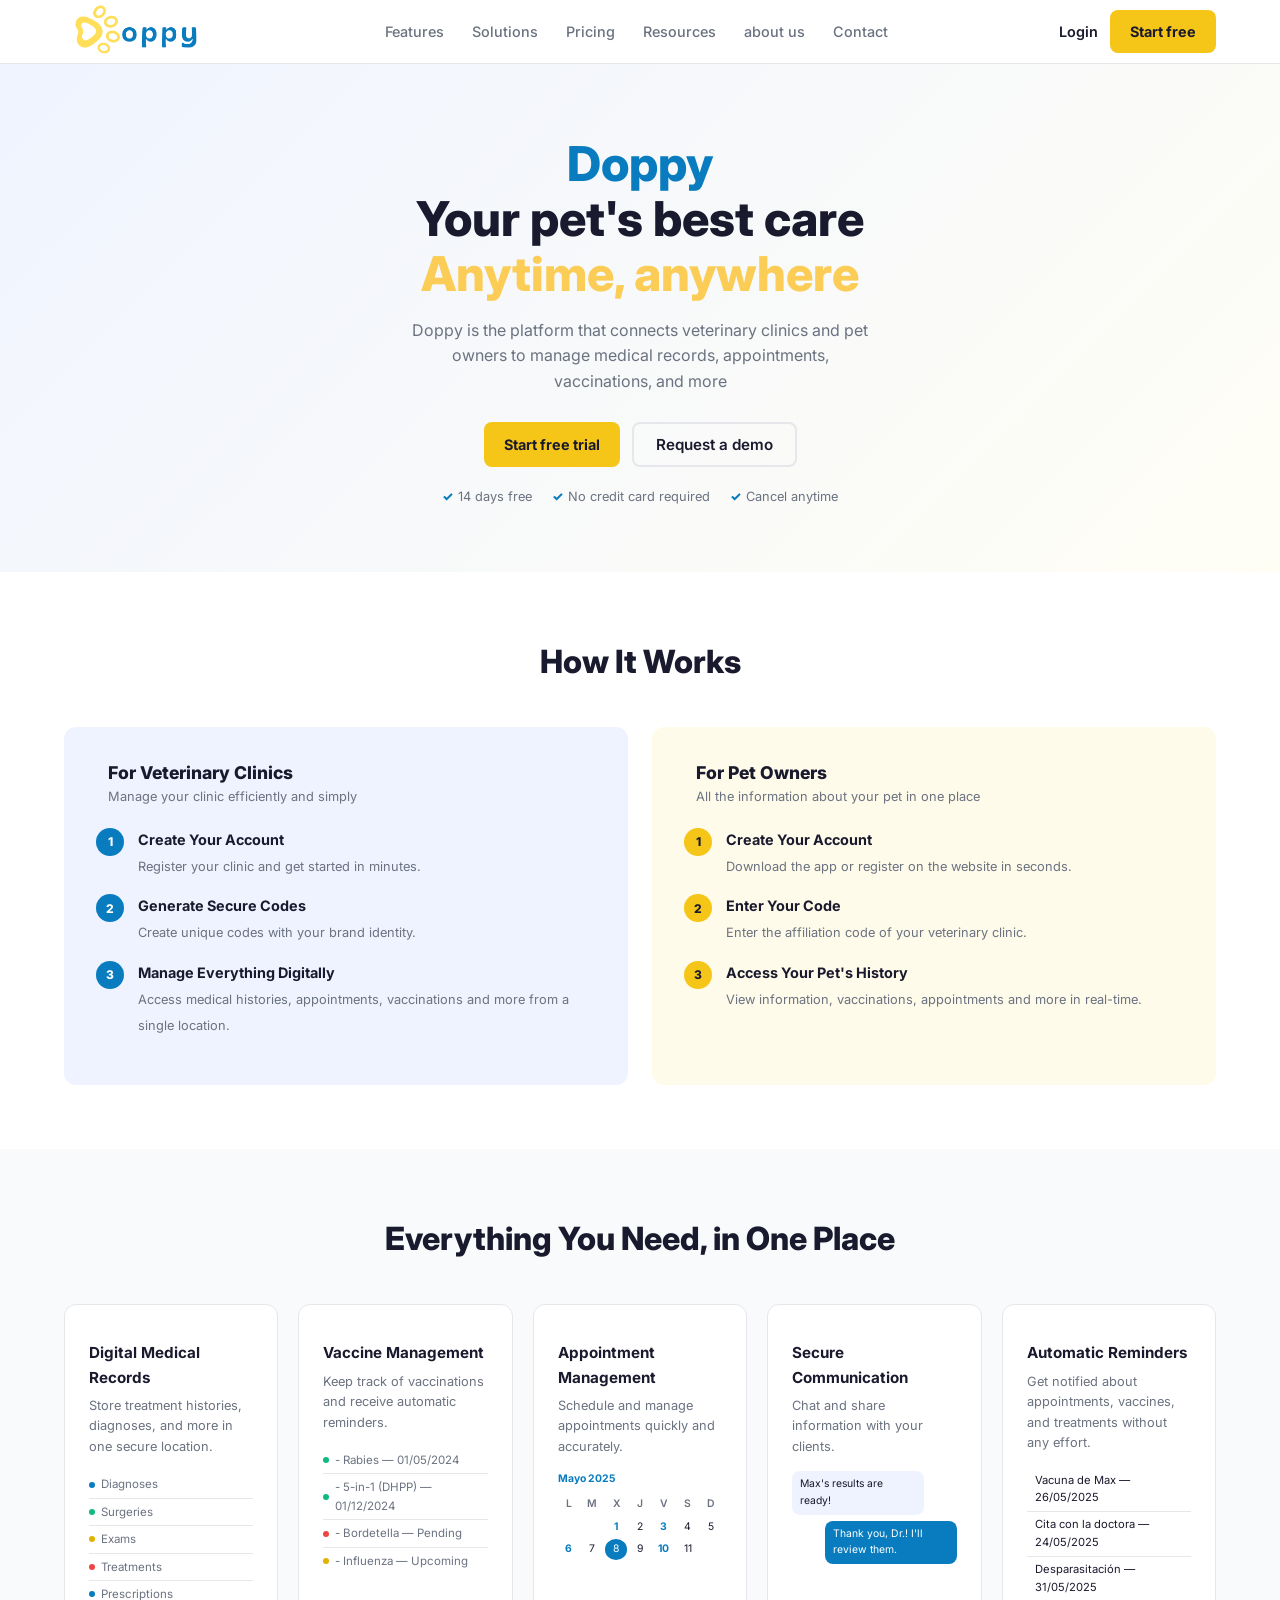
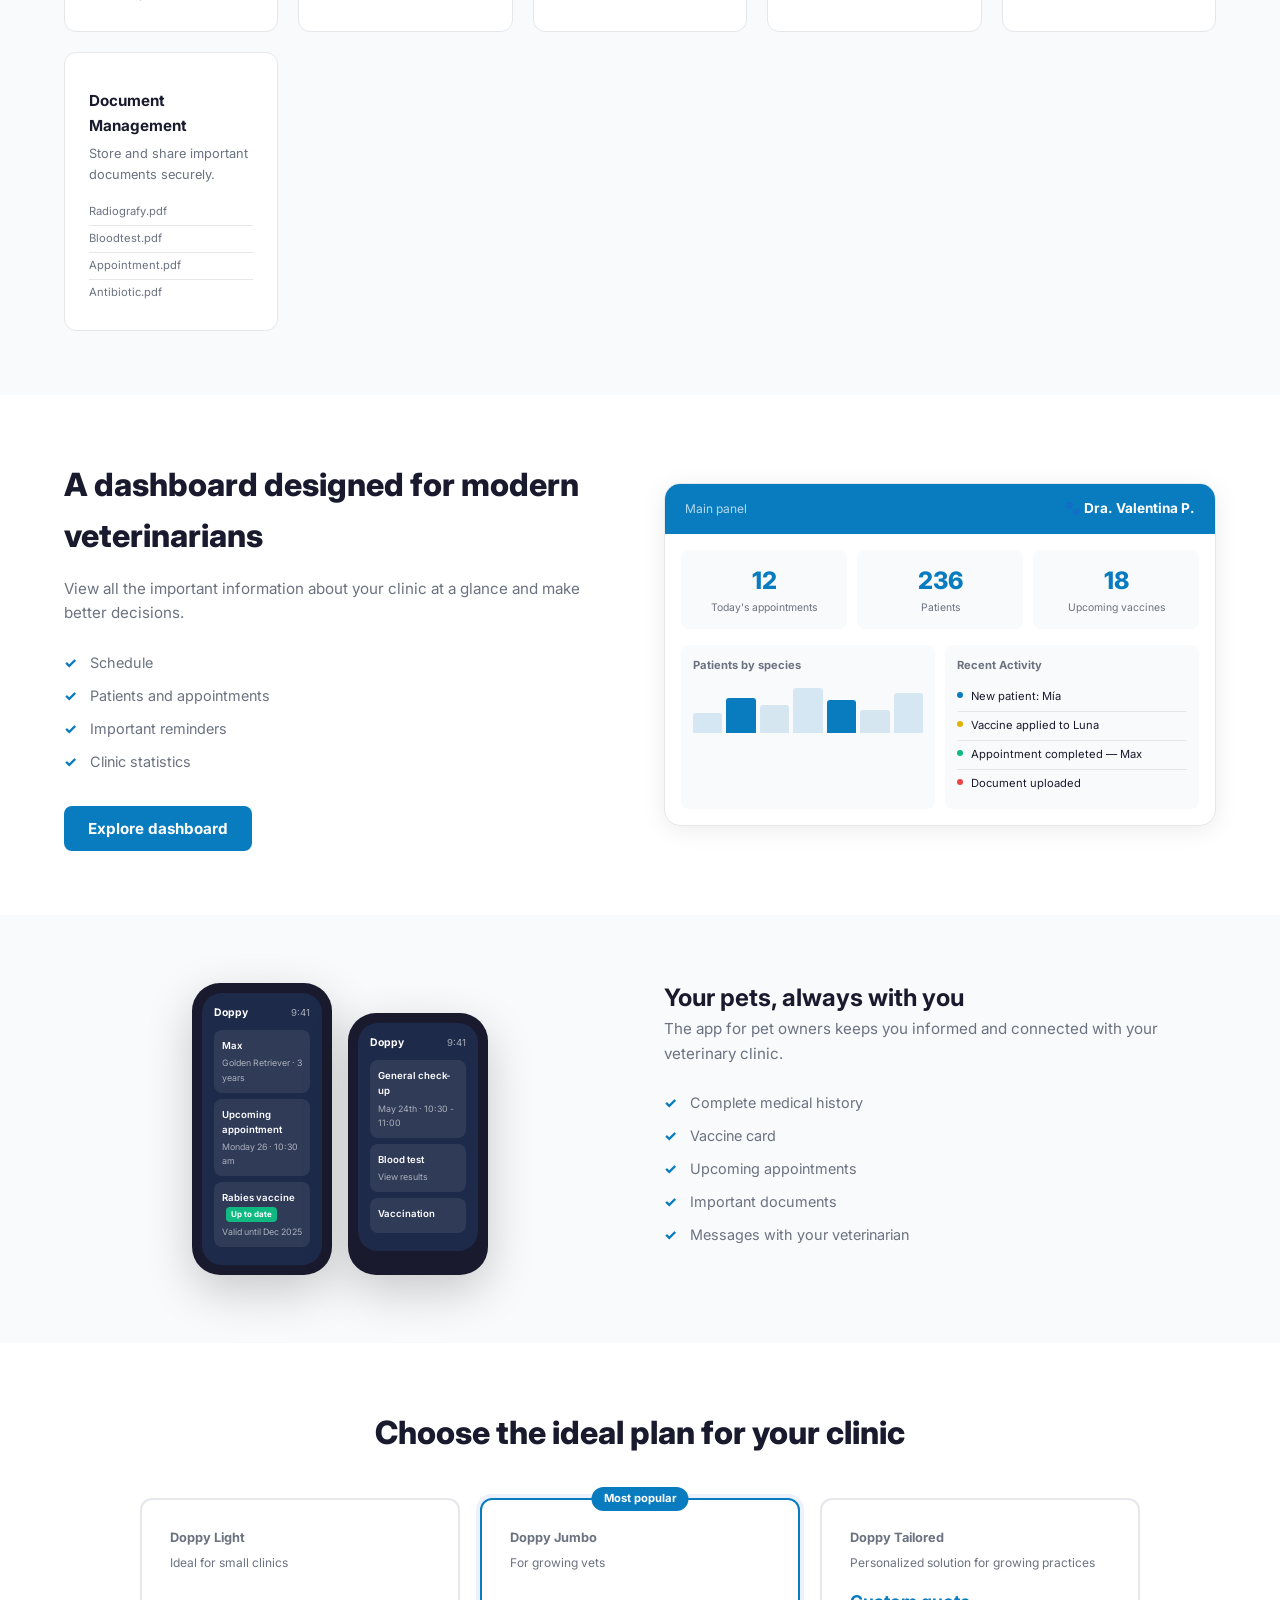
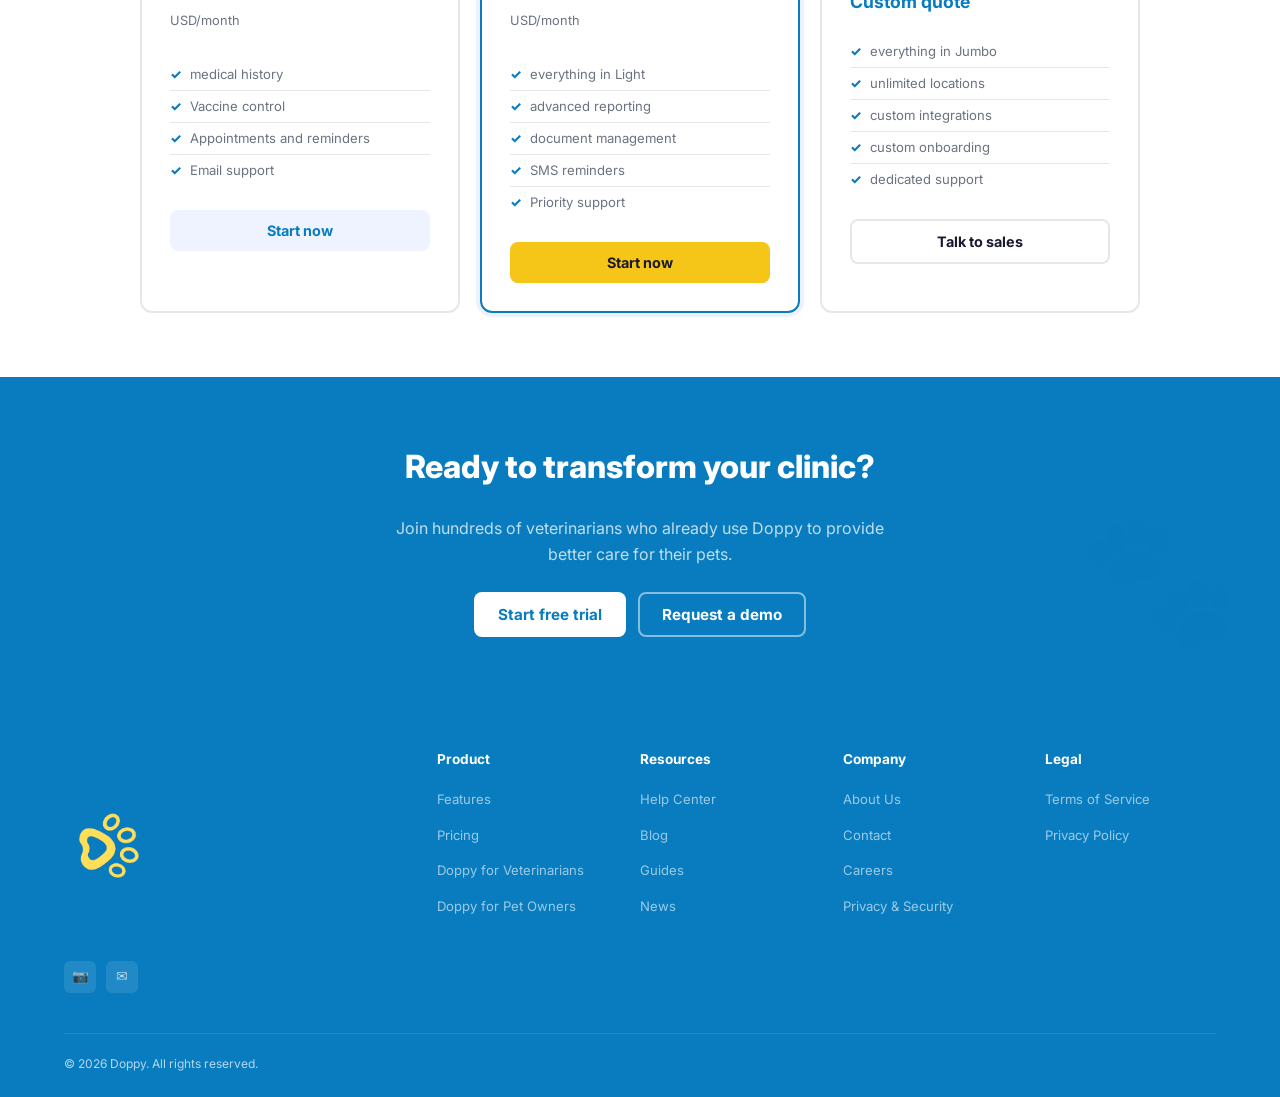
==== commit e420ce2e: "Fix login navigation and deploy-safe asset paths" ====
--- a/index.html
+++ b/index.html
@@ -5,616 +5,7 @@
 <meta name="viewport" content="width=device-width, initial-scale=1.0">
 <title>Doppy Todo para la salud de tu mascota, conectado</title>
 <link href="https://fonts.googleapis.com/css2?family=Inter:wght@400;500;600;700;800&display=swap" rel="stylesheet">
-<style>
-  *, *::before, *::after { box-sizing: border-box; margin: 0; padding: 0; }
-
-  :root {
-    --yellow:  #F5C518;
-    --yellow-dark: #E0B300;
-    --blue:    #087cbf;
-    --blue-soft: #EEF3FF;
-    --text:    #1A1A2E;
-    --muted:   #6B7280;
-    --light:   #F9FAFB;
-    --white:   #FFFFFF;
-    --border:  #E5E7EB; 
-    --radius:  12px;
-    --shadow:  0 4px 24px rgba(0,0,0,0.08);
-  }
-
-  html { scroll-behavior: smooth; }
-
-  body {
-    font-family: 'Inter', sans-serif;
-    color: var(--text);
-    background: var(--white);
-    line-height: 1.6;
-    overflow-x: hidden;
-  }
-
-  /* ─── NAV ─── */
-  nav {
-    position: sticky; top: 0; z-index: 100;
-    background: var(--white);
-    border-bottom: 1px solid var(--border);
-    padding: 0 5%;
-    display: flex; align-items: center; justify-content: space-between;
-    height: 64px;
-  }
-  .logo {
-    display: flex; align-items: center; gap: 8px;
-    font-weight: 800; font-size: 1.25rem; color: var(--text);
-    text-decoration: none;
-  }
-  .logo-paw { font-size: 1.5rem; }
-  .nav-links {
-    display: flex; align-items: center; gap: 28px;
-    list-style: none;
-  }
-  .nav-links a {
-    text-decoration: none; color: var(--muted);
-    font-size: 0.9rem; font-weight: 500;
-    transition: color .2s;
-  }
-  .nav-links a:hover { color: var(--blue); }
-  .nav-right { display: flex; gap: 12px; align-items: center; }
-  .btn-ghost {
-    background: none; border: none; cursor: pointer;
-    color: var(--text); font-weight: 600; font-size: 0.9rem;
-    font-family: 'Inter', sans-serif;
-  }
-  .btn-yellow {
-    background: var(--yellow); border: none; cursor: pointer;
-    color: var(--text); font-weight: 700; font-size: 0.9rem;
-    padding: 10px 20px; border-radius: 8px;
-    font-family: 'Inter', sans-serif;
-    transition: background .2s, transform .1s;
-  }
-  .btn-yellow:hover { background: var(--yellow-dark); transform: translateY(-1px); }
-  .hamburger { display: none; background: none; border: none; cursor: pointer; padding: 4px; }
-  .hamburger span { display: block; width: 22px; height: 2px; background: var(--text); margin: 5px 0; border-radius: 2px; }
-
-  /* ─── HERO ─── */
-  .hero {
-    display: grid; grid-template-columns: 1fr 1fr;
-    align-items: center; gap: 48px;
-    padding: 72px 5% 64px;
-    background: linear-gradient(135deg, #F0F4FF 0%, #FFFEF5 100%);
-  }
-  .hero-text h1 {
-    font-size: clamp(2rem, 4vw, 3rem);
-    font-weight: 800; line-height: 1.15;
-    margin-bottom: 16px;
-    color: var(--text);
-  }
-  .hero-text h1 span.doppy-blue { color:#087cbf; }
-  .hero-text h1 span.doppy-yellow { color:#fbcd57; }
-  .hero-text p {
-    font-size: 1rem; color: var(--muted); max-width: 460px; margin-bottom: 28px;
-  }
-  .hero-buttons { display: flex; gap: 12px; flex-wrap: wrap; margin-bottom: 20px; }
-  .btn-blue {
-    background: var(--blue); color: var(--white); border: none; cursor: pointer;
-    font-weight: 700; font-size: 0.95rem;
-    padding: 13px 24px; border-radius: 8px;
-    font-family: 'Inter', sans-serif;
-    transition: opacity .2s, transform .1s;
-  }
-  .btn-blue:hover { opacity: .9; transform: translateY(-1px); }
-  .btn-outline {
-    background: none; border: 2px solid var(--border); cursor: pointer;
-    color: var(--text); font-weight: 600; font-size: 0.95rem;
-    padding: 11px 22px; border-radius: 8px;
-    font-family: 'Inter', sans-serif;
-    transition: border-color .2s;
-  }
-  .btn-outline:hover { border-color: var(--blue); color: var(--blue); }
-  .hero-badges { display: flex; gap: 20px; flex-wrap: wrap; }
-  .hero-badge { font-size: 0.8rem; color: var(--muted); display: flex; align-items: center; gap: 5px; }
-  .hero-badge::before { content: '✓'; color: var(--blue); font-weight: 800; }
-
-  .hero-visual { position: relative; }
-  .dashboard-mock {
-    background: var(--white);
-    border-radius: 16px;
-    box-shadow: 0 8px 48px rgba(26,75,219,.15);
-    padding: 20px;
-    border: 1px solid var(--border);
-  }
-  .mock-header {
-    display: flex; align-items: center; gap: 8px; margin-bottom: 16px;
-  }
-  .mock-dot { width: 10px; height: 10px; border-radius: 50%; }
-  .mock-dot.red { background: #FF5F57; }
-  .mock-dot.yellow { background: var(--yellow); }
-  .mock-dot.green { background: #28C840; }
-  .mock-title { font-size: 0.75rem; color: var(--muted); margin-left: auto; }
-
-  .mock-greeting { font-size: 0.85rem; font-weight: 600; margin-bottom: 14px; }
-  .mock-stats { display: grid; grid-template-columns: repeat(3, 1fr); gap: 10px; margin-bottom: 14px; }
-  .stat-card {
-    background: var(--blue-soft); border-radius: 8px; padding: 10px;
-    text-align: center;
-  }
-  .stat-num { font-size: 1.4rem; font-weight: 800; color: var(--blue); }
-  .stat-label { font-size: 0.65rem; color: var(--muted); }
-  .mock-agenda { background: var(--light); border-radius: 8px; padding: 10px; }
-  .agenda-title { font-size: 0.7rem; font-weight: 700; margin-bottom: 8px; color: var(--muted); text-transform: uppercase; }
-  .agenda-item {
-    display: flex; align-items: center; gap: 8px;
-    padding: 5px 0; border-bottom: 1px solid var(--border);
-    font-size: 0.75rem;
-  }
-  .agenda-item:last-child { border-bottom: none; }
-  .agenda-avatar {
-    width: 26px; height: 26px; border-radius: 50%;
-    display: flex; align-items: center; justify-content: center;
-    font-size: 0.6rem; font-weight: 700; flex-shrink: 0;
-  }
-  .av-blue { background: #DBEAFE; color: var(--blue); }
-  .av-green { background: #D1FAE5; color: #065F46; }
-  .av-yellow { background: #FEF3C7; color: #92400E; }
-  .agenda-info { flex: 1; }
-  .agenda-name { font-weight: 600; }
-  .agenda-time { color: var(--muted); font-size: 0.65rem; }
-  .agenda-tag {
-    font-size: 0.6rem; padding: 2px 6px; border-radius: 4px; font-weight: 600;
-  }
-  .tag-blue { background: #DBEAFE; color: var(--blue); }
-  .tag-yellow { background: #FEF3C7; color: #92400E; }
-
-  /* Phone mockup floating */
-  .phone-float {
-    position: absolute; right: -20px; bottom: -20px;
-    width: 120px;
-    background: var(--text);
-    border-radius: 20px;
-    padding: 8px;
-    box-shadow: 0 12px 40px rgba(0,0,0,0.25);
-  }
-  .phone-screen {
-    background: #1E2A4A; border-radius: 14px; padding: 10px;
-    color: white; font-size: 0.55rem;
-  }
-  .phone-app-name { font-weight: 700; margin-bottom: 4px; }
-  .phone-notif {
-    background: rgba(255,255,255,0.1); border-radius: 6px; padding: 5px;
-    margin-bottom: 4px; font-size: 0.5rem;
-  }
-
-  /* ─── LOGOS STRIP ─── */
-  .logos-strip {
-    padding: 24px 5%;
-    border-bottom: 1px solid var(--border);
-    text-align: center;
-  }
-  .logos-label {
-    font-size: 0.8rem; color: var(--muted); margin-bottom: 16px; font-weight: 500;
-  }
-  .logos-row {
-    display: flex; align-items: center; justify-content: center;
-    gap: 32px; flex-wrap: wrap;
-  }
-  .logo-pill {
-    display: flex; align-items: center; gap: 6px;
-    font-size: 0.8rem; font-weight: 600; color: var(--muted);
-    opacity: .7;
-  }
-  .logo-pill-icon { font-size: 1rem; }
-
-  /* ─── HOW IT WORKS ─── */
-  .how {
-    padding: 64px 5%;
-    background: var(--white);
-  }
-  .section-title {
-    text-align: center; font-size: clamp(1.5rem, 2.5vw, 2rem);
-    font-weight: 800; margin-bottom: 40px;
-  }
-  .how-grid { display: grid; grid-template-columns: 1fr 1fr; gap: 24px; }
-  .how-card {
-    border-radius: var(--radius); padding: 32px;
-  }
-  .how-card.blue-bg { background: var(--blue-soft); }
-  .how-card.yellow-bg { background: #FFFBEA; }
-  .how-card-header {
-    display: flex; align-items: center; gap: 12px; margin-bottom: 20px;
-  }
-  .how-card-icon { font-size: 1.8rem; }
-  .how-card h3 { font-size: 1.1rem; font-weight: 800; }
-  .how-card p { font-size: 0.8rem; color: var(--muted); }
-  .how-steps { list-style: none; }
-  .how-step {
-    display: flex; gap: 14px; align-items: flex-start;
-    margin-bottom: 16px;
-  }
-  .step-num {
-    width: 28px; height: 28px; border-radius: 50%;
-    display: flex; align-items: center; justify-content: center;
-    font-size: 0.75rem; font-weight: 800; flex-shrink: 0;
-  }
-  .how-card.blue-bg .step-num { background: var(--blue); color: var(--white); }
-  .how-card.yellow-bg .step-num { background: var(--yellow); color: var(--text); }
-  .step-text strong { display: block; font-size: 0.9rem; margin-bottom: 2px; }
-  .step-text span { font-size: 0.8rem; color: var(--muted); }
-
-  /* ─── FEATURES GRID ─── */
-  .features {
-    padding: 64px 5%;
-    background: var(--light);
-  }
-  .features-grid {
-    display: grid;
-    grid-template-columns: repeat(auto-fit, minmax(200px, 1fr));
-    gap: 20px;
-  }
-  .feature-card {
-    background: var(--white); border-radius: var(--radius);
-    padding: 24px; border: 1px solid var(--border);
-    transition: box-shadow .2s, transform .2s;
-  }
-  .feature-card:hover { box-shadow: var(--shadow); transform: translateY(-3px); }
-  .feature-icon { font-size: 1.8rem; margin-bottom: 12px; }
-  .feature-card h4 { font-size: 0.95rem; font-weight: 700; margin-bottom: 6px; }
-  .feature-card p { font-size: 0.8rem; color: var(--muted); }
-  .feature-mini-ui { margin-top: 14px; }
-  .mini-list { list-style: none; }
-  .mini-list li {
-    display: flex; align-items: center; gap: 6px;
-    font-size: 0.72rem; padding: 4px 0; border-bottom: 1px solid var(--border);
-    color: var(--muted);
-  }
-  .mini-list li:last-child { border-bottom: none; }
-  .mini-dot { width: 6px; height: 6px; border-radius: 50%; flex-shrink: 0; }
-  .dot-blue { background: var(--blue); }
-  .dot-yellow { background: var(--yellow-dark); }
-  .dot-green { background: #10B981; }
-  .dot-red { background: #EF4444; }
-
-  /* Calendar mini */
-  .mini-calendar { font-size: 0.65rem; }
-  .cal-header {
-    display: flex; justify-content: space-between;
-    font-weight: 700; margin-bottom: 6px; color: var(--blue);
-  }
-  .cal-grid { display: grid; grid-template-columns: repeat(7, 1fr); gap: 2px; text-align: center; }
-  .cal-day { padding: 2px; border-radius: 3px; }
-  .cal-day.header { color: var(--muted); font-weight: 600; }
-  .cal-day.highlight { background: var(--blue); color: white; border-radius: 50%; }
-  .cal-day.has-event { color: var(--blue); font-weight: 700; }
-
-  /* Chat mini */
-  .mini-chat { font-size: 0.65rem; }
-  .chat-msg {
-    display: flex; gap: 6px; margin-bottom: 6px; align-items: flex-end;
-  }
-  .chat-msg.sent { flex-direction: row-reverse; }
-  .chat-bubble {
-    background: var(--blue-soft); border-radius: 8px; padding: 5px 8px;
-    font-size: 0.65rem; max-width: 80%;
-  }
-  .chat-msg.sent .chat-bubble { background: var(--blue); color: white; }
-
-  /* Reminder mini */
-  .reminder-item {
-    display: flex; gap: 8px; align-items: center;
-    padding: 4px 0; border-bottom: 1px solid var(--border);
-    font-size: 0.7rem;
-  }
-  .reminder-item:last-child { border-bottom: none; }
-  .reminder-icon { font-size: 0.9rem; }
-
-  /* Doc mini */
-  .doc-item {
-    display: flex; gap: 6px; align-items: center;
-    padding: 4px 0; border-bottom: 1px solid var(--border);
-    font-size: 0.7rem; color: var(--muted);
-  }
-  .doc-item:last-child { border-bottom: none; }
-
-  /* ─── DASHBOARD SECTION ─── */
-  .dashboard-section {
-    padding: 64px 5%;
-    background: var(--white);
-    display: grid; grid-template-columns: 1fr 1fr;
-    gap: 48px; align-items: center;
-  }
-  .dashboard-section .text-side h2 {
-    font-size: clamp(1.5rem, 2.5vw, 2rem); font-weight: 800; margin-bottom: 16px;
-  }
-  .check-list { list-style: none; margin: 20px 0 28px; }
-  .check-list li {
-    display: flex; align-items: center; gap: 10px;
-    font-size: 0.9rem; padding: 5px 0; color: var(--muted);
-  }
-  .check-list li::before {
-    content: '✓'; color: var(--blue); font-weight: 800; width: 16px; flex-shrink: 0;
-  }
-  .dashboard-mock-big {
-    background: var(--white); border-radius: 16px;
-    box-shadow: var(--shadow); border: 1px solid var(--border);
-    overflow: hidden;
-  }
-  .dash-topbar {
-    background: var(--blue); padding: 14px 20px;
-    display: flex; align-items: center; justify-content: space-between;
-  }
-  .dash-topbar span { color: rgba(255,255,255,0.7); font-size: 0.75rem; }
-  .dash-topbar strong { color: white; font-size: 0.85rem; }
-  .dash-body { padding: 16px; }
-  .dash-kpis { display: grid; grid-template-columns: repeat(3, 1fr); gap: 10px; margin-bottom: 16px; }
-  .kpi { background: var(--light); border-radius: 8px; padding: 12px; text-align: center; }
-  .kpi-num { font-size: 1.5rem; font-weight: 800; color: var(--blue); }
-  .kpi-label { font-size: 0.65rem; color: var(--muted); }
-  .dash-bottom { display: grid; grid-template-columns: 1fr 1fr; gap: 10px; }
-  .dash-chart { background: var(--light); border-radius: 8px; padding: 12px; }
-  .dash-chart-title { font-size: 0.7rem; font-weight: 700; margin-bottom: 8px; color: var(--muted); }
-  .chart-bars { display: flex; align-items: flex-end; gap: 4px; height: 50px; }
-  .bar {
-    flex: 1; border-radius: 3px 3px 0 0;
-    background: var(--blue); opacity: 0.15;
-    transition: opacity .2s;
-  }
-  .bar:hover { opacity: 1; }
-  .bar.active { opacity: 1; }
-  .dash-activity { background: var(--light); border-radius: 8px; padding: 12px; }
-  .activity-item {
-    display: flex; gap: 8px; align-items: flex-start;
-    padding: 5px 0; border-bottom: 1px solid var(--border);
-    font-size: 0.7rem;
-  }
-  .activity-item:last-child { border-bottom: none; }
-  .activity-dot { width: 6px; height: 6px; border-radius: 50%; margin-top: 4px; flex-shrink: 0; }
-
-  /* ─── MOBILE APP SECTION ─── */
-  .app-section {
-    padding: 64px 5%;
-    background: var(--light);
-    display: grid; grid-template-columns: 1fr 1fr;
-    gap: 48px; align-items: center;
-  }
-  .phones-wrap {
-    display: flex; gap: 16px; justify-content: center;
-  }
-  .phone-card {
-    background: var(--text);
-    border-radius: 28px; padding: 10px;
-    box-shadow: 0 16px 48px rgba(0,0,0,0.2);
-    width: 140px;
-  }
-  .phone-card:nth-child(2) { margin-top: 30px; }
-  .phone-screen-inner {
-    background: #1E2A4A; border-radius: 20px; padding: 12px;
-    min-height: 220px; color: white;
-    font-size: 0.6rem;
-  }
-  .ps-header { display: flex; justify-content: space-between; margin-bottom: 8px; }
-  .ps-name { font-weight: 700; font-size: 0.65rem; }
-  .ps-time { opacity: .6; }
-  .ps-card {
-    background: rgba(255,255,255,0.08); border-radius: 8px; padding: 8px; margin-bottom: 6px;
-  }
-  .ps-card-title { font-weight: 600; margin-bottom: 3px; }
-  .ps-card-sub { opacity: .6; font-size: 0.55rem; }
-  .badge-green {
-    display: inline-block; background: #10B981; color: white;
-    border-radius: 4px; padding: 1px 5px; font-size: 0.5rem; font-weight: 700;
-    margin-left: 4px;
-  }
-  .store-buttons { display: flex; gap: 10px; flex-wrap: wrap; margin-top: 20px; }
-  .store-btn {
-    display: flex; align-items: center; gap: 8px;
-    background: var(--text); color: white;
-    padding: 10px 16px; border-radius: 8px; text-decoration: none;
-    font-size: 0.8rem; font-weight: 600;
-    transition: opacity .2s;
-  }
-  .store-btn:hover { opacity: .85; }
-  .store-btn .store-icon { font-size: 1.2rem; }
-
-  /* ─── PRICING ─── */
-  .pricing {
-    padding: 64px 5%;
-    background: var(--white);
-  }
-  .pricing-grid {
-    display: grid; grid-template-columns: repeat(3, 1fr);
-    gap: 20px; max-width: 1000px; margin: 0 auto;
-  }
-  .price-card {
-    border-radius: var(--radius); padding: 28px;
-    border: 2px solid var(--border);
-    transition: box-shadow .2s;
-    position: relative;
-  }
-  .price-card:hover { box-shadow: var(--shadow); }
-  .price-card.popular {
-    border-color: var(--blue);
-    box-shadow: 0 0 0 4px rgba(26,75,219,0.08);
-  }
-  .popular-badge {
-    position: absolute; top: -13px; left: 50%; transform: translateX(-50%);
-    background: var(--blue); color: white;
-    font-size: 0.7rem; font-weight: 700;
-    padding: 3px 12px; border-radius: 20px; white-space: nowrap;
-  }
-  .plan-name { font-size: 0.8rem; font-weight: 700; color: var(--muted); margin-bottom: 4px; }
-  .plan-desc { font-size: 0.75rem; color: var(--muted); margin-bottom: 16px; }
-  .plan-price { margin-bottom: 20px; }
-  .plan-price .amount { font-size: 2rem; font-weight: 800; }
-  .plan-price .currency { font-size: 1rem; font-weight: 700; vertical-align: super; }
-  .plan-price .period { font-size: 0.8rem; color: var(--muted); }
-  .plan-price .custom { font-size: 1.1rem; font-weight: 700; color: var(--blue); }
-  .plan-features { list-style: none; margin-bottom: 24px; }
-  .plan-features li {
-    display: flex; align-items: flex-start; gap: 8px;
-    font-size: 0.82rem; padding: 5px 0;
-    border-bottom: 1px solid var(--border);
-    color: var(--muted);
-  }
-  .plan-features li:last-child { border-bottom: none; }
-  .plan-features .check { color: var(--blue); font-weight: 800; flex-shrink: 0; }
-  .btn-plan {
-    width: 100%; padding: 12px; border-radius: 8px;
-    font-weight: 700; font-size: 0.9rem; cursor: pointer;
-    font-family: 'Inter', sans-serif; border: none;
-    transition: opacity .2s, transform .1s;
-  }
-  .btn-plan:hover { opacity: .9; transform: translateY(-1px); }
-  .btn-plan.primary { background: var(--yellow); color: var(--text); }
-  .btn-plan.secondary { background: var(--blue-soft); color: var(--blue); }
-  .btn-plan.outline { background: none; border: 2px solid var(--border); color: var(--text); }
-
-  /* ─── TESTIMONIALS ─── */
-  .testimonials {
-    padding: 64px 5%;
-    background: var(--light);
-  }
-  .testimonials-grid {
-    display: grid; grid-template-columns: repeat(3, 1fr); gap: 20px;
-  }
-  .testi-card {
-    background: var(--white); border-radius: var(--radius);
-    padding: 24px; border: 1px solid var(--border);
-  }
-  .testi-text {
-    font-size: 0.87rem; color: var(--muted); margin-bottom: 20px;
-    line-height: 1.7; font-style: italic;
-  }
-  .testi-author { display: flex; align-items: center; gap: 12px; }
-  .testi-avatar {
-    width: 40px; height: 40px; border-radius: 50%;
-    display: flex; align-items: center; justify-content: center;
-    font-size: 0.8rem; font-weight: 700; flex-shrink: 0;
-  }
-  .testi-avatar.t1 { background: #DBEAFE; color: var(--blue); }
-  .testi-avatar.t2 { background: #D1FAE5; color: #065F46; }
-  .testi-avatar.t3 { background: #FEF3C7; color: #92400E; }
-  .testi-name { font-weight: 700; font-size: 0.85rem; }
-  .testi-role { font-size: 0.75rem; color: var(--muted); }
-
-  /* ─── CTA BOTTOM ─── */
-  .cta-section {
-    padding: 64px 5%;
-    background: #087cbf;
-    text-align: center;
-    display: flex; flex-direction: column; align-items: center; gap: 24px;
-    position: relative; overflow: hidden;
-  }
-  .cta-section::before {
-    content: '🐾';
-    position: absolute; right: 40px; bottom: 20px;
-    font-size: 8rem; opacity: .05; user-select: none;
-  }
-  .cta-section h2 { font-size: clamp(1.5rem, 2.5vw, 2rem); font-weight: 800; color: white; }
-  .cta-section p { color: rgba(255,255,255,0.75); max-width: 500px; }
-  .cta-buttons { display: flex; gap: 12px; flex-wrap: wrap; justify-content: center; }
-  .btn-white {
-    background: white; color: var(--blue); border: none; cursor: pointer;
-    font-weight: 700; font-size: 0.95rem; padding: 13px 24px;
-    border-radius: 8px; font-family: 'Inter', sans-serif;
-    transition: opacity .2s;
-  }
-  .btn-white:hover { opacity: .9; }
-  .btn-white-outline {
-    background: none; border: 2px solid rgba(255,255,255,0.5); color: white; cursor: pointer;
-    font-weight: 700; font-size: 0.95rem; padding: 11px 22px;
-    border-radius: 8px; font-family: 'Inter', sans-serif;
-    transition: border-color .2s;
-  }
-  .btn-white-outline:hover { border-color: white; }
-
-  /* ─── FOOTER ─── */
-  footer {
-    background: #087cbf; color: rgba(255,255,255,0.7);
-    padding: 48px 5% 24px;
-  }
-  .footer-grid {
-    display: grid; grid-template-columns: 2fr 1fr 1fr 1fr 1fr;
-    gap: 32px; margin-bottom: 40px;
-  }
-  .footer-brand .logo { color: white; margin-bottom: 12px; }
-  .footer-tagline { font-size: 0.82rem; line-height: 1.6; margin-bottom: 16px; }
-  .social-row { display: flex; gap: 10px; }
-  .social-btn {
-    width: 32px; height: 32px; border-radius: 6px;
-    background: rgba(255,255,255,0.1); border: none; cursor: pointer;
-    display: flex; align-items: center; justify-content: center;
-    font-size: 0.85rem; color: rgba(255,255,255,0.7);
-    transition: background .2s;
-  }
-  .social-btn:hover { background: rgba(255,255,255,0.2); }
-  .footer-col h5 {
-    color: white; font-size: 0.85rem; font-weight: 700;
-    margin-bottom: 16px;
-  }
-  .footer-col ul { list-style: none; }
-  .footer-col ul li { margin-bottom: 10px; }
-  .footer-col ul li a {
-    color: rgba(255,255,255,0.6); text-decoration: none;
-    font-size: 0.82rem; transition: color .2s;
-  }
-  .footer-col ul li a:hover { color: white; }
-  .footer-bottom {
-    border-top: 1px solid rgba(255,255,255,0.1); padding-top: 20px;
-    display: flex; justify-content: space-between; align-items: center;
-    font-size: 0.75rem; flex-wrap: wrap; gap: 8px;
-  }
-  .footer-bottom a { color: rgba(255,255,255,0.5); text-decoration: none; }
-  .footer-bottom a:hover { color: white; }
-
-  /* ─── RESPONSIVE ─── */
-  @media (max-width: 900px) {
-    .hero { grid-template-columns: 1fr; text-align: center; }
-    .hero-text p { margin: 0 auto 28px; }
-    .hero-buttons { justify-content: center; }
-    .hero-badges { justify-content: center; }
-    .hero-visual { order: -1; }
-    .phone-float { display: none; }
-    .how-grid { grid-template-columns: 1fr; }
-    .dashboard-section { grid-template-columns: 1fr; }
-    .app-section { grid-template-columns: 1fr; }
-    .pricing-grid { grid-template-columns: 1fr; max-width: 420px; }
-    .testimonials-grid { grid-template-columns: 1fr; }
-    .footer-grid { grid-template-columns: 1fr 1fr; }
-  }
-
-  @media (max-width: 640px) {
-    nav { padding: 0 16px; }
-    .nav-links { display: none; }
-    .nav-links.open {
-      display: flex; flex-direction: column;
-      position: absolute; top: 64px; left: 0; right: 0;
-      background: white; padding: 20px 16px; gap: 16px;
-      border-bottom: 1px solid var(--border);
-      box-shadow: 0 8px 24px rgba(0,0,0,0.1);
-    }
-    .hamburger { display: block; }
-    .nav-right .btn-ghost { display: none; }
-    .hero { padding: 40px 16px 48px; }
-    .how { padding: 40px 16px; }
-    .features { padding: 40px 16px; }
-    .dashboard-section { padding: 40px 16px; }
-    .app-section { padding: 40px 16px; }
-    .pricing { padding: 40px 16px; }
-    .testimonials { padding: 40px 16px; }
-    .cta-section { padding: 48px 16px; }
-    footer { padding: 40px 16px 20px; }
-    .footer-grid { grid-template-columns: 1fr; }
-    .dash-bottom { grid-template-columns: 1fr; }
-    .phones-wrap { gap: 8px; }
-    .phone-card { width: 120px; }
-  }
-
-  /* ─── SCROLL ANIMATIONS ─── */
-  .fade-in {
-    opacity: 0; transform: translateY(20px);
-    transition: opacity .5s ease, transform .5s ease;
-  }
-  .fade-in.visible {
-    opacity: 1; transform: translateY(0);
-  }
-</style>
+<link rel="stylesheet" href="index.css">
 </head>
 <body>
 
@@ -655,9 +46,6 @@
       <span class="hero-badge">Cancel anytime</span>
     </div>
   </div>
-  <div class="hero-visual fade-in">
-    <img src="[data-uri]" alt="Doppy dashboard preview" style="width:100%; height:auto; display:block; border-radius:16px; box-shadow:0 8px 48px rgba(26,75,219,.15); border:1px solid var(--border);">
-  </div>
 </section>
 
 
@@ -1027,43 +415,6 @@
   </div>
 </section>
 
-<!-- TESTIMONIALS -->
-<section class="testimonials">
-  <h2 class="section-title">What our clients say</h2>
-  <div class="testimonials-grid">
-    <div class="testi-card fade-in">
-      <p class="testi-text">"Doppy has revolutionized the way we manage our clinic. Everything is organized and our clients love the app."</p>
-      <div class="testi-author">
-        <div class="testi-avatar t1">CR</div>
-        <div>
-          <div class="testi-name">Dra. Camila R.</div>
-          <div class="testi-role">Clínica Happy Pets</div>
-        </div>
-      </div>
-    </div>
-    <div class="testi-card fade-in">
-      <p class="testi-text">"Finally, a platform that connects veterinarians and pet owners in a simple, secure, and efficient way. I can't imagine my clinic without Doppy."</p>
-      <div class="testi-author">
-        <div class="testi-avatar t2">AM</div>
-        <div>
-          <div class="testi-name">Dr. Andrés M.</div>
-          <div class="testi-role">VetCare Animal Clinic</div>
-        </div>
-      </div>
-    </div>
-    <div class="testi-card fade-in">
-      <p class="testi-text">"The reminders and digital vaccination card have greatly improved our service. Pet owners constantly thank us for it."</p>
-      <div class="testi-author">
-        <div class="testi-avatar t3">VP</div>
-        <div>
-          <div class="testi-name">Dra. Valentina P.</div>
-          <div class="testi-role">Patitas Clínica Veterinaria</div>
-        </div>
-      </div>
-    </div>
-  </div>
-</section>
-
 <!-- CTA -->
 <section class="cta-section">
   <h2>Ready to transform your clinic?</h2>
@@ -1081,10 +432,8 @@
     <div class="footer-brand">
         <img src="assets/Type 2.png" alt="Doppy Logo" width="200" height="200" class="logo">
       <div class="social-row">
-        <button class="social-btn">f</button>
-        <button class="social-btn">✕</button>
-        <button class="social-btn">in</button>
-        <button class="social-btn">▶</button>
+        <a class="social-btn" href="https://instagram.com/Doppyofficial" target="_blank" rel="noopener" aria-label="Instagram: @Doppyofficial" title="@Doppyofficial">📷</a>
+        <a class="social-btn" href="mailto:Doppybussines@outlook.com" aria-label="Email: Doppybussines@outlook.com" title="Doppybussines@outlook.com">✉</a>
       </div>
     </div>
     <div class="footer-col">
@@ -1127,39 +476,6 @@
   </div>
 </footer>
 
-<script>
-  // Hamburger menu
-  const hamburger = document.getElementById('hamburger');
-  const navLinks = document.getElementById('navLinks');
-  hamburger.addEventListener('click', () => {
-    navLinks.classList.toggle('open');
-  });
-
-  // Scroll fade-in
-  const fadeEls = document.querySelectorAll('.fade-in');
-  const observer = new IntersectionObserver((entries) => {
-    entries.forEach(el => {
-      if (el.isIntersecting) {
-        el.target.classList.add('visible');
-        observer.unobserve(el.target);
-      }
-    });
-  }, { threshold: 0.1 });
-  fadeEls.forEach(el => observer.observe(el));
-
-  // Animate chart bars on scroll
-  const bars = document.querySelectorAll('.bar');
-  bars.forEach((bar, i) => {
-    bar.style.transition = `height 0.6s ease ${i * 0.08}s, opacity 0.3s`;
-  });
-
-  // Chart bar hover
-  bars.forEach(bar => {
-    bar.addEventListener('mouseenter', () => bar.style.opacity = '1');
-    bar.addEventListener('mouseleave', () => {
-      if (!bar.classList.contains('active')) bar.style.opacity = '0.15';
-    });
-  });
-</script>
+<script src="index.js"></script>
 </body>
 </html>
--- a/index.css
+++ b/index.css
@@ -0,0 +1,581 @@
+*, *::before, *::after { box-sizing: border-box; margin: 0; padding: 0; }
+
+:root {
+  --yellow:  #F5C518;
+  --yellow-dark: #E0B300;
+  --blue:    #087cbf;
+  --blue-soft: #EEF3FF;
+  --text:    #1A1A2E;
+  --muted:   #6B7280;
+  --light:   #F9FAFB;
+  --white:   #FFFFFF;
+  --border:  #E5E7EB; 
+  --radius:  12px;
+  --shadow:  0 4px 24px rgba(0,0,0,0.08);
+}
+
+html { scroll-behavior: smooth; }
+
+body {
+  font-family: 'Inter', sans-serif;
+  color: var(--text);
+  background: var(--white);
+  line-height: 1.6;
+  overflow-x: hidden;
+}
+
+/* ─── NAV ─── */
+nav {
+  position: sticky; top: 0; z-index: 100;
+  background: var(--white);
+  border-bottom: 1px solid var(--border);
+  padding: 0 5%;
+  display: flex; align-items: center; justify-content: space-between;
+  height: 64px;
+}
+.logo {
+  display: flex; align-items: center; gap: 8px;
+  font-weight: 800; font-size: 1.25rem; color: var(--text);
+  text-decoration: none;
+}
+.logo-paw { font-size: 1.5rem; }
+.nav-links {
+  display: flex; align-items: center; gap: 28px;
+  list-style: none;
+}
+.nav-links a {
+  text-decoration: none; color: var(--muted);
+  font-size: 0.9rem; font-weight: 500;
+  transition: color .2s;
+}
+.nav-links a:hover { color: var(--blue); }
+.nav-right { display: flex; gap: 12px; align-items: center; }
+.btn-ghost {
+  background: none; border: none; cursor: pointer;
+  color: var(--text); font-weight: 600; font-size: 0.9rem;
+  font-family: 'Inter', sans-serif;
+}
+.btn-yellow {
+  background: var(--yellow); border: none; cursor: pointer;
+  color: var(--text); font-weight: 700; font-size: 0.9rem;
+  padding: 10px 20px; border-radius: 8px;
+  font-family: 'Inter', sans-serif;
+  transition: background .2s, transform .1s;
+}
+.btn-yellow:hover { background: var(--yellow-dark); transform: translateY(-1px); }
+.hamburger { display: none; background: none; border: none; cursor: pointer; padding: 4px; }
+.hamburger span { display: block; width: 22px; height: 2px; background: var(--text); margin: 5px 0; border-radius: 2px; }
+
+/* ─── HERO ─── */
+.hero {
+  display: grid; grid-template-columns: 1fr;
+  align-items: center; justify-items: center; text-align: center;
+  gap: 48px;
+  padding: 72px 5% 64px;
+  background: linear-gradient(135deg, #F0F4FF 0%, #FFFEF5 100%);
+}
+.hero-text p { margin-left: auto; margin-right: auto; }
+.hero-buttons { justify-content: center; }
+.hero-badges { justify-content: center; }
+.hero-text h1 {
+  font-size: clamp(2rem, 4vw, 3rem);
+  font-weight: 800; line-height: 1.15;
+  margin-bottom: 16px;
+  color: var(--text);
+}
+.hero-text h1 span.doppy-blue { color:#087cbf; }
+.hero-text h1 span.doppy-yellow { color:#fbcd57; }
+.hero-text p {
+  font-size: 1rem; color: var(--muted); max-width: 460px; margin-bottom: 28px;
+}
+.hero-buttons { display: flex; gap: 12px; flex-wrap: wrap; margin-bottom: 20px; }
+.btn-blue {
+  background: var(--blue); color: var(--white); border: none; cursor: pointer;
+  font-weight: 700; font-size: 0.95rem;
+  padding: 13px 24px; border-radius: 8px;
+  font-family: 'Inter', sans-serif;
+  transition: opacity .2s, transform .1s;
+}
+.btn-blue:hover { opacity: .9; transform: translateY(-1px); }
+.btn-outline {
+  background: none; border: 2px solid var(--border); cursor: pointer;
+  color: var(--text); font-weight: 600; font-size: 0.95rem;
+  padding: 11px 22px; border-radius: 8px;
+  font-family: 'Inter', sans-serif;
+  transition: border-color .2s;
+}
+.btn-outline:hover { border-color: var(--blue); color: var(--blue); }
+.hero-badges { display: flex; gap: 20px; flex-wrap: wrap; }
+.hero-badge { font-size: 0.8rem; color: var(--muted); display: flex; align-items: center; gap: 5px; }
+.hero-badge::before { content: '✓'; color: var(--blue); font-weight: 800; }
+
+.dashboard-mock {
+  background: var(--white);
+  border-radius: 16px;
+  box-shadow: 0 8px 48px rgba(26,75,219,.15);
+  padding: 20px;
+  border: 1px solid var(--border);
+}
+.mock-header {
+  display: flex; align-items: center; gap: 8px; margin-bottom: 16px;
+}
+.mock-dot { width: 10px; height: 10px; border-radius: 50%; }
+.mock-dot.red { background: #FF5F57; }
+.mock-dot.yellow { background: var(--yellow); }
+.mock-dot.green { background: #28C840; }
+.mock-title { font-size: 0.75rem; color: var(--muted); margin-left: auto; }
+
+.mock-greeting { font-size: 0.85rem; font-weight: 600; margin-bottom: 14px; }
+.mock-stats { display: grid; grid-template-columns: repeat(3, 1fr); gap: 10px; margin-bottom: 14px; }
+.stat-card {
+  background: var(--blue-soft); border-radius: 8px; padding: 10px;
+  text-align: center;
+}
+.stat-num { font-size: 1.4rem; font-weight: 800; color: var(--blue); }
+.stat-label { font-size: 0.65rem; color: var(--muted); }
+.mock-agenda { background: var(--light); border-radius: 8px; padding: 10px; }
+.agenda-title { font-size: 0.7rem; font-weight: 700; margin-bottom: 8px; color: var(--muted); text-transform: uppercase; }
+.agenda-item {
+  display: flex; align-items: center; gap: 8px;
+  padding: 5px 0; border-bottom: 1px solid var(--border);
+  font-size: 0.75rem;
+}
+.agenda-item:last-child { border-bottom: none; }
+.agenda-avatar {
+  width: 26px; height: 26px; border-radius: 50%;
+  display: flex; align-items: center; justify-content: center;
+  font-size: 0.6rem; font-weight: 700; flex-shrink: 0;
+}
+.av-blue { background: #DBEAFE; color: var(--blue); }
+.av-green { background: #D1FAE5; color: #065F46; }
+.av-yellow { background: #FEF3C7; color: #92400E; }
+.agenda-info { flex: 1; }
+.agenda-name { font-weight: 600; }
+.agenda-time { color: var(--muted); font-size: 0.65rem; }
+.agenda-tag {
+  font-size: 0.6rem; padding: 2px 6px; border-radius: 4px; font-weight: 600;
+}
+.tag-blue { background: #DBEAFE; color: var(--blue); }
+.tag-yellow { background: #FEF3C7; color: #92400E; }
+
+/* Phone mockup floating */
+.phone-float {
+  position: absolute; right: -20px; bottom: -20px;
+  width: 120px;
+  background: var(--text);
+  border-radius: 20px;
+  padding: 8px;
+  box-shadow: 0 12px 40px rgba(0,0,0,0.25);
+}
+.phone-screen {
+  background: #1E2A4A; border-radius: 14px; padding: 10px;
+  color: white; font-size: 0.55rem;
+}
+.phone-app-name { font-weight: 700; margin-bottom: 4px; }
+.phone-notif {
+  background: rgba(255,255,255,0.1); border-radius: 6px; padding: 5px;
+  margin-bottom: 4px; font-size: 0.5rem;
+}
+
+/* ─── LOGOS STRIP ─── */
+.logos-strip {
+  padding: 24px 5%;
+  border-bottom: 1px solid var(--border);
+  text-align: center;
+}
+.logos-label {
+  font-size: 0.8rem; color: var(--muted); margin-bottom: 16px; font-weight: 500;
+}
+.logos-row {
+  display: flex; align-items: center; justify-content: center;
+  gap: 32px; flex-wrap: wrap;
+}
+.logo-pill {
+  display: flex; align-items: center; gap: 6px;
+  font-size: 0.8rem; font-weight: 600; color: var(--muted);
+  opacity: .7;
+}
+.logo-pill-icon { font-size: 1rem; }
+
+/* ─── HOW IT WORKS ─── */
+.how {
+  padding: 64px 5%;
+  background: var(--white);
+}
+.section-title {
+  text-align: center; font-size: clamp(1.5rem, 2.5vw, 2rem);
+  font-weight: 800; margin-bottom: 40px;
+}
+.how-grid { display: grid; grid-template-columns: 1fr 1fr; gap: 24px; }
+.how-card {
+  border-radius: var(--radius); padding: 32px;
+}
+.how-card.blue-bg { background: var(--blue-soft); }
+.how-card.yellow-bg { background: #FFFBEA; }
+.how-card-header {
+  display: flex; align-items: center; gap: 12px; margin-bottom: 20px;
+}
+.how-card-icon { font-size: 1.8rem; }
+.how-card h3 { font-size: 1.1rem; font-weight: 800; }
+.how-card p { font-size: 0.8rem; color: var(--muted); }
+.how-steps { list-style: none; }
+.how-step {
+  display: flex; gap: 14px; align-items: flex-start;
+  margin-bottom: 16px;
+}
+.step-num {
+  width: 28px; height: 28px; border-radius: 50%;
+  display: flex; align-items: center; justify-content: center;
+  font-size: 0.75rem; font-weight: 800; flex-shrink: 0;
+}
+.how-card.blue-bg .step-num { background: var(--blue); color: var(--white); }
+.how-card.yellow-bg .step-num { background: var(--yellow); color: var(--text); }
+.step-text strong { display: block; font-size: 0.9rem; margin-bottom: 2px; }
+.step-text span { font-size: 0.8rem; color: var(--muted); }
+
+/* ─── FEATURES GRID ─── */
+.features {
+  padding: 64px 5%;
+  background: var(--light);
+}
+.features-grid {
+  display: grid;
+  grid-template-columns: repeat(auto-fit, minmax(200px, 1fr));
+  gap: 20px;
+}
+.feature-card {
+  background: var(--white); border-radius: var(--radius);
+  padding: 24px; border: 1px solid var(--border);
+  transition: box-shadow .2s, transform .2s;
+}
+.feature-card:hover { box-shadow: var(--shadow); transform: translateY(-3px); }
+.feature-icon { font-size: 1.8rem; margin-bottom: 12px; }
+.feature-card h4 { font-size: 0.95rem; font-weight: 700; margin-bottom: 6px; }
+.feature-card p { font-size: 0.8rem; color: var(--muted); }
+.feature-mini-ui { margin-top: 14px; }
+.mini-list { list-style: none; }
+.mini-list li {
+  display: flex; align-items: center; gap: 6px;
+  font-size: 0.72rem; padding: 4px 0; border-bottom: 1px solid var(--border);
+  color: var(--muted);
+}
+.mini-list li:last-child { border-bottom: none; }
+.mini-dot { width: 6px; height: 6px; border-radius: 50%; flex-shrink: 0; }
+.dot-blue { background: var(--blue); }
+.dot-yellow { background: var(--yellow-dark); }
+.dot-green { background: #10B981; }
+.dot-red { background: #EF4444; }
+
+/* Calendar mini */
+.mini-calendar { font-size: 0.65rem; }
+.cal-header {
+  display: flex; justify-content: space-between;
+  font-weight: 700; margin-bottom: 6px; color: var(--blue);
+}
+.cal-grid { display: grid; grid-template-columns: repeat(7, 1fr); gap: 2px; text-align: center; }
+.cal-day { padding: 2px; border-radius: 3px; }
+.cal-day.header { color: var(--muted); font-weight: 600; }
+.cal-day.highlight { background: var(--blue); color: white; border-radius: 50%; }
+.cal-day.has-event { color: var(--blue); font-weight: 700; }
+
+/* Chat mini */
+.mini-chat { font-size: 0.65rem; }
+.chat-msg {
+  display: flex; gap: 6px; margin-bottom: 6px; align-items: flex-end;
+}
+.chat-msg.sent { flex-direction: row-reverse; }
+.chat-bubble {
+  background: var(--blue-soft); border-radius: 8px; padding: 5px 8px;
+  font-size: 0.65rem; max-width: 80%;
+}
+.chat-msg.sent .chat-bubble { background: var(--blue); color: white; }
+
+/* Reminder mini */
+.reminder-item {
+  display: flex; gap: 8px; align-items: center;
+  padding: 4px 0; border-bottom: 1px solid var(--border);
+  font-size: 0.7rem;
+}
+.reminder-item:last-child { border-bottom: none; }
+.reminder-icon { font-size: 0.9rem; }
+
+/* Doc mini */
+.doc-item {
+  display: flex; gap: 6px; align-items: center;
+  padding: 4px 0; border-bottom: 1px solid var(--border);
+  font-size: 0.7rem; color: var(--muted);
+}
+.doc-item:last-child { border-bottom: none; }
+
+/* ─── DASHBOARD SECTION ─── */
+.dashboard-section {
+  padding: 64px 5%;
+  background: var(--white);
+  display: grid; grid-template-columns: 1fr 1fr;
+  gap: 48px; align-items: center;
+}
+.dashboard-section .text-side h2 {
+  font-size: clamp(1.5rem, 2.5vw, 2rem); font-weight: 800; margin-bottom: 16px;
+}
+.check-list { list-style: none; margin: 20px 0 28px; }
+.check-list li {
+  display: flex; align-items: center; gap: 10px;
+  font-size: 0.9rem; padding: 5px 0; color: var(--muted);
+}
+.check-list li::before {
+  content: '✓'; color: var(--blue); font-weight: 800; width: 16px; flex-shrink: 0;
+}
+.dashboard-mock-big {
+  background: var(--white); border-radius: 16px;
+  box-shadow: var(--shadow); border: 1px solid var(--border);
+  overflow: hidden;
+}
+.dash-topbar {
+  background: var(--blue); padding: 14px 20px;
+  display: flex; align-items: center; justify-content: space-between;
+}
+.dash-topbar span { color: rgba(255,255,255,0.7); font-size: 0.75rem; }
+.dash-topbar strong { color: white; font-size: 0.85rem; }
+.dash-body { padding: 16px; }
+.dash-kpis { display: grid; grid-template-columns: repeat(3, 1fr); gap: 10px; margin-bottom: 16px; }
+.kpi { background: var(--light); border-radius: 8px; padding: 12px; text-align: center; }
+.kpi-num { font-size: 1.5rem; font-weight: 800; color: var(--blue); }
+.kpi-label { font-size: 0.65rem; color: var(--muted); }
+.dash-bottom { display: grid; grid-template-columns: 1fr 1fr; gap: 10px; }
+.dash-chart { background: var(--light); border-radius: 8px; padding: 12px; }
+.dash-chart-title { font-size: 0.7rem; font-weight: 700; margin-bottom: 8px; color: var(--muted); }
+.chart-bars { display: flex; align-items: flex-end; gap: 4px; height: 50px; }
+.bar {
+  flex: 1; border-radius: 3px 3px 0 0;
+  background: var(--blue); opacity: 0.15;
+  transition: opacity .2s;
+}
+.bar:hover { opacity: 1; }
+.bar.active { opacity: 1; }
+.dash-activity { background: var(--light); border-radius: 8px; padding: 12px; }
+.activity-item {
+  display: flex; gap: 8px; align-items: flex-start;
+  padding: 5px 0; border-bottom: 1px solid var(--border);
+  font-size: 0.7rem;
+}
+.activity-item:last-child { border-bottom: none; }
+.activity-dot { width: 6px; height: 6px; border-radius: 50%; margin-top: 4px; flex-shrink: 0; }
+
+/* ─── MOBILE APP SECTION ─── */
+.app-section {
+  padding: 64px 5%;
+  background: var(--light);
+  display: grid; grid-template-columns: 1fr 1fr;
+  gap: 48px; align-items: center;
+}
+.phones-wrap {
+  display: flex; gap: 16px; justify-content: center;
+}
+.phone-card {
+  background: var(--text);
+  border-radius: 28px; padding: 10px;
+  box-shadow: 0 16px 48px rgba(0,0,0,0.2);
+  width: 140px;
+}
+.phone-card:nth-child(2) { margin-top: 30px; }
+.phone-screen-inner {
+  background: #1E2A4A; border-radius: 20px; padding: 12px;
+  min-height: 220px; color: white;
+  font-size: 0.6rem;
+}
+.ps-header { display: flex; justify-content: space-between; margin-bottom: 8px; }
+.ps-name { font-weight: 700; font-size: 0.65rem; }
+.ps-time { opacity: .6; }
+.ps-card {
+  background: rgba(255,255,255,0.08); border-radius: 8px; padding: 8px; margin-bottom: 6px;
+}
+.ps-card-title { font-weight: 600; margin-bottom: 3px; }
+.ps-card-sub { opacity: .6; font-size: 0.55rem; }
+.badge-green {
+  display: inline-block; background: #10B981; color: white;
+  border-radius: 4px; padding: 1px 5px; font-size: 0.5rem; font-weight: 700;
+  margin-left: 4px;
+}
+.store-buttons { display: flex; gap: 10px; flex-wrap: wrap; margin-top: 20px; }
+.store-btn {
+  display: flex; align-items: center; gap: 8px;
+  background: var(--text); color: white;
+  padding: 10px 16px; border-radius: 8px; text-decoration: none;
+  font-size: 0.8rem; font-weight: 600;
+  transition: opacity .2s;
+}
+.store-btn:hover { opacity: .85; }
+.store-btn .store-icon { font-size: 1.2rem; }
+
+/* ─── PRICING ─── */
+.pricing {
+  padding: 64px 5%;
+  background: var(--white);
+}
+.pricing-grid {
+  display: grid; grid-template-columns: repeat(3, 1fr);
+  gap: 20px; max-width: 1000px; margin: 0 auto;
+}
+.price-card {
+  border-radius: var(--radius); padding: 28px;
+  border: 2px solid var(--border);
+  transition: box-shadow .2s;
+  position: relative;
+}
+.price-card:hover { box-shadow: var(--shadow); }
+.price-card.popular {
+  border-color: var(--blue);
+  box-shadow: 0 0 0 4px rgba(26,75,219,0.08);
+}
+.popular-badge {
+  position: absolute; top: -13px; left: 50%; transform: translateX(-50%);
+  background: var(--blue); color: white;
+  font-size: 0.7rem; font-weight: 700;
+  padding: 3px 12px; border-radius: 20px; white-space: nowrap;
+}
+.plan-name { font-size: 0.8rem; font-weight: 700; color: var(--muted); margin-bottom: 4px; }
+.plan-desc { font-size: 0.75rem; color: var(--muted); margin-bottom: 16px; }
+.plan-price { margin-bottom: 20px; }
+.plan-price .amount { font-size: 2rem; font-weight: 800; }
+.plan-price .currency { font-size: 1rem; font-weight: 700; vertical-align: super; }
+.plan-price .period { font-size: 0.8rem; color: var(--muted); }
+.plan-price .custom { font-size: 1.1rem; font-weight: 700; color: var(--blue); }
+.plan-features { list-style: none; margin-bottom: 24px; }
+.plan-features li {
+  display: flex; align-items: flex-start; gap: 8px;
+  font-size: 0.82rem; padding: 5px 0;
+  border-bottom: 1px solid var(--border);
+  color: var(--muted);
+}
+.plan-features li:last-child { border-bottom: none; }
+.plan-features .check { color: var(--blue); font-weight: 800; flex-shrink: 0; }
+.btn-plan {
+  width: 100%; padding: 12px; border-radius: 8px;
+  font-weight: 700; font-size: 0.9rem; cursor: pointer;
+  font-family: 'Inter', sans-serif; border: none;
+  transition: opacity .2s, transform .1s;
+}
+.btn-plan:hover { opacity: .9; transform: translateY(-1px); }
+.btn-plan.primary { background: var(--yellow); color: var(--text); }
+.btn-plan.secondary { background: var(--blue-soft); color: var(--blue); }
+.btn-plan.outline { background: none; border: 2px solid var(--border); color: var(--text); }
+
+/* ─── CTA BOTTOM ─── */
+.cta-section {
+  padding: 64px 5%;
+  background: #087cbf;
+  text-align: center;
+  display: flex; flex-direction: column; align-items: center; gap: 24px;
+  position: relative; overflow: hidden;
+}
+.cta-section::before {
+  content: '🐾';
+  position: absolute; right: 40px; bottom: 20px;
+  font-size: 8rem; opacity: .05; user-select: none;
+}
+.cta-section h2 { font-size: clamp(1.5rem, 2.5vw, 2rem); font-weight: 800; color: white; }
+.cta-section p { color: rgba(255,255,255,0.75); max-width: 500px; }
+.cta-buttons { display: flex; gap: 12px; flex-wrap: wrap; justify-content: center; }
+.btn-white {
+  background: white; color: var(--blue); border: none; cursor: pointer;
+  font-weight: 700; font-size: 0.95rem; padding: 13px 24px;
+  border-radius: 8px; font-family: 'Inter', sans-serif;
+  transition: opacity .2s;
+}
+.btn-white:hover { opacity: .9; }
+.btn-white-outline {
+  background: none; border: 2px solid rgba(255,255,255,0.5); color: white; cursor: pointer;
+  font-weight: 700; font-size: 0.95rem; padding: 11px 22px;
+  border-radius: 8px; font-family: 'Inter', sans-serif;
+  transition: border-color .2s;
+}
+.btn-white-outline:hover { border-color: white; }
+
+/* ─── FOOTER ─── */
+footer {
+  background: #087cbf; color: rgba(255,255,255,0.7);
+  padding: 48px 5% 24px;
+}
+.footer-grid {
+  display: grid; grid-template-columns: 2fr 1fr 1fr 1fr 1fr;
+  gap: 32px; margin-bottom: 40px;
+}
+.footer-brand .logo { color: white; margin-bottom: 12px; }
+.footer-tagline { font-size: 0.82rem; line-height: 1.6; margin-bottom: 16px; }
+.social-row { display: flex; gap: 10px; }
+.social-btn {
+  width: 32px; height: 32px; border-radius: 6px;
+  background: rgba(255,255,255,0.1); border: none; cursor: pointer;
+  display: flex; align-items: center; justify-content: center;
+  font-size: 0.85rem; color: rgba(255,255,255,0.7);
+  transition: background .2s;
+  text-decoration: none;
+}
+.social-btn:hover { background: rgba(255,255,255,0.2); }
+.footer-col h5 {
+  color: white; font-size: 0.85rem; font-weight: 700;
+  margin-bottom: 16px;
+}
+.footer-col ul { list-style: none; }
+.footer-col ul li { margin-bottom: 10px; }
+.footer-col ul li a {
+  color: rgba(255,255,255,0.6); text-decoration: none;
+  font-size: 0.82rem; transition: color .2s;
+}
+.footer-col ul li a:hover { color: white; }
+.footer-bottom {
+  border-top: 1px solid rgba(255,255,255,0.1); padding-top: 20px;
+  display: flex; justify-content: space-between; align-items: center;
+  font-size: 0.75rem; flex-wrap: wrap; gap: 8px;
+}
+.footer-bottom a { color: rgba(255,255,255,0.5); text-decoration: none; }
+.footer-bottom a:hover { color: white; }
+
+/* ─── RESPONSIVE ─── */
+@media (max-width: 900px) {
+  .hero { grid-template-columns: 1fr; text-align: center; }
+  .hero-text p { margin: 0 auto 28px; }
+  .hero-buttons { justify-content: center; }
+  .hero-badges { justify-content: center; }
+  .phone-float { display: none; }
+  .how-grid { grid-template-columns: 1fr; }
+  .dashboard-section { grid-template-columns: 1fr; }
+  .app-section { grid-template-columns: 1fr; }
+  .pricing-grid { grid-template-columns: 1fr; max-width: 420px; }
+  .footer-grid { grid-template-columns: 1fr 1fr; }
+}
+
+@media (max-width: 640px) {
+  nav { padding: 0 16px; }
+  .nav-links { display: none; }
+  .nav-links.open {
+    display: flex; flex-direction: column;
+    position: absolute; top: 64px; left: 0; right: 0;
+    background: white; padding: 20px 16px; gap: 16px;
+    border-bottom: 1px solid var(--border);
+    box-shadow: 0 8px 24px rgba(0,0,0,0.1);
+  }
+  .hamburger { display: block; }
+  .nav-right .btn-ghost { display: none; }
+  .hero { padding: 40px 16px 48px; }
+  .how { padding: 40px 16px; }
+  .features { padding: 40px 16px; }
+  .dashboard-section { padding: 40px 16px; }
+  .app-section { padding: 40px 16px; }
+  .pricing { padding: 40px 16px; }
+  .cta-section { padding: 48px 16px; }
+  footer { padding: 40px 16px 20px; }
+  .footer-grid { grid-template-columns: 1fr; }
+  .dash-bottom { grid-template-columns: 1fr; }
+  .phones-wrap { gap: 8px; }
+  .phone-card { width: 120px; }
+}
+
+/* ─── SCROLL ANIMATIONS ─── */
+.fade-in {
+  opacity: 0; transform: translateY(20px);
+  transition: opacity .5s ease, transform .5s ease;
+}
+.fade-in.visible {
+  opacity: 1; transform: translateY(0);
+}
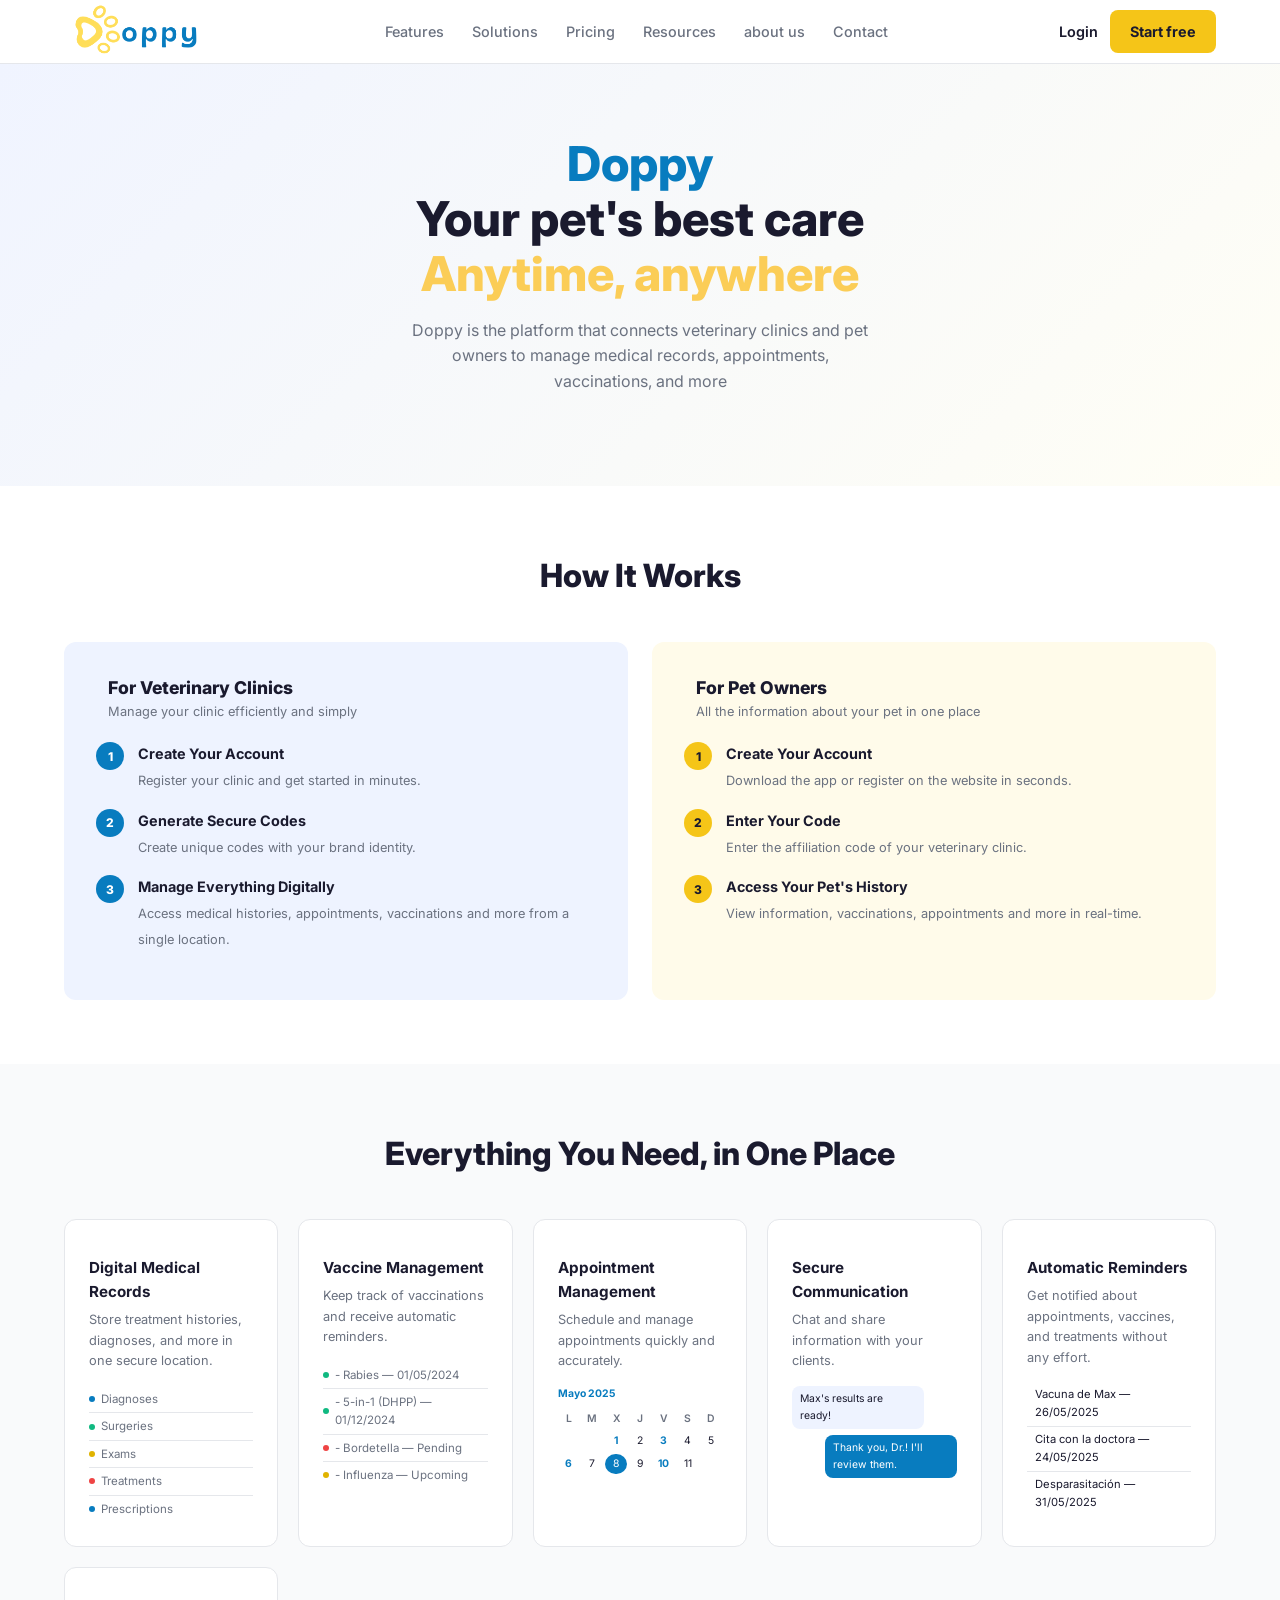
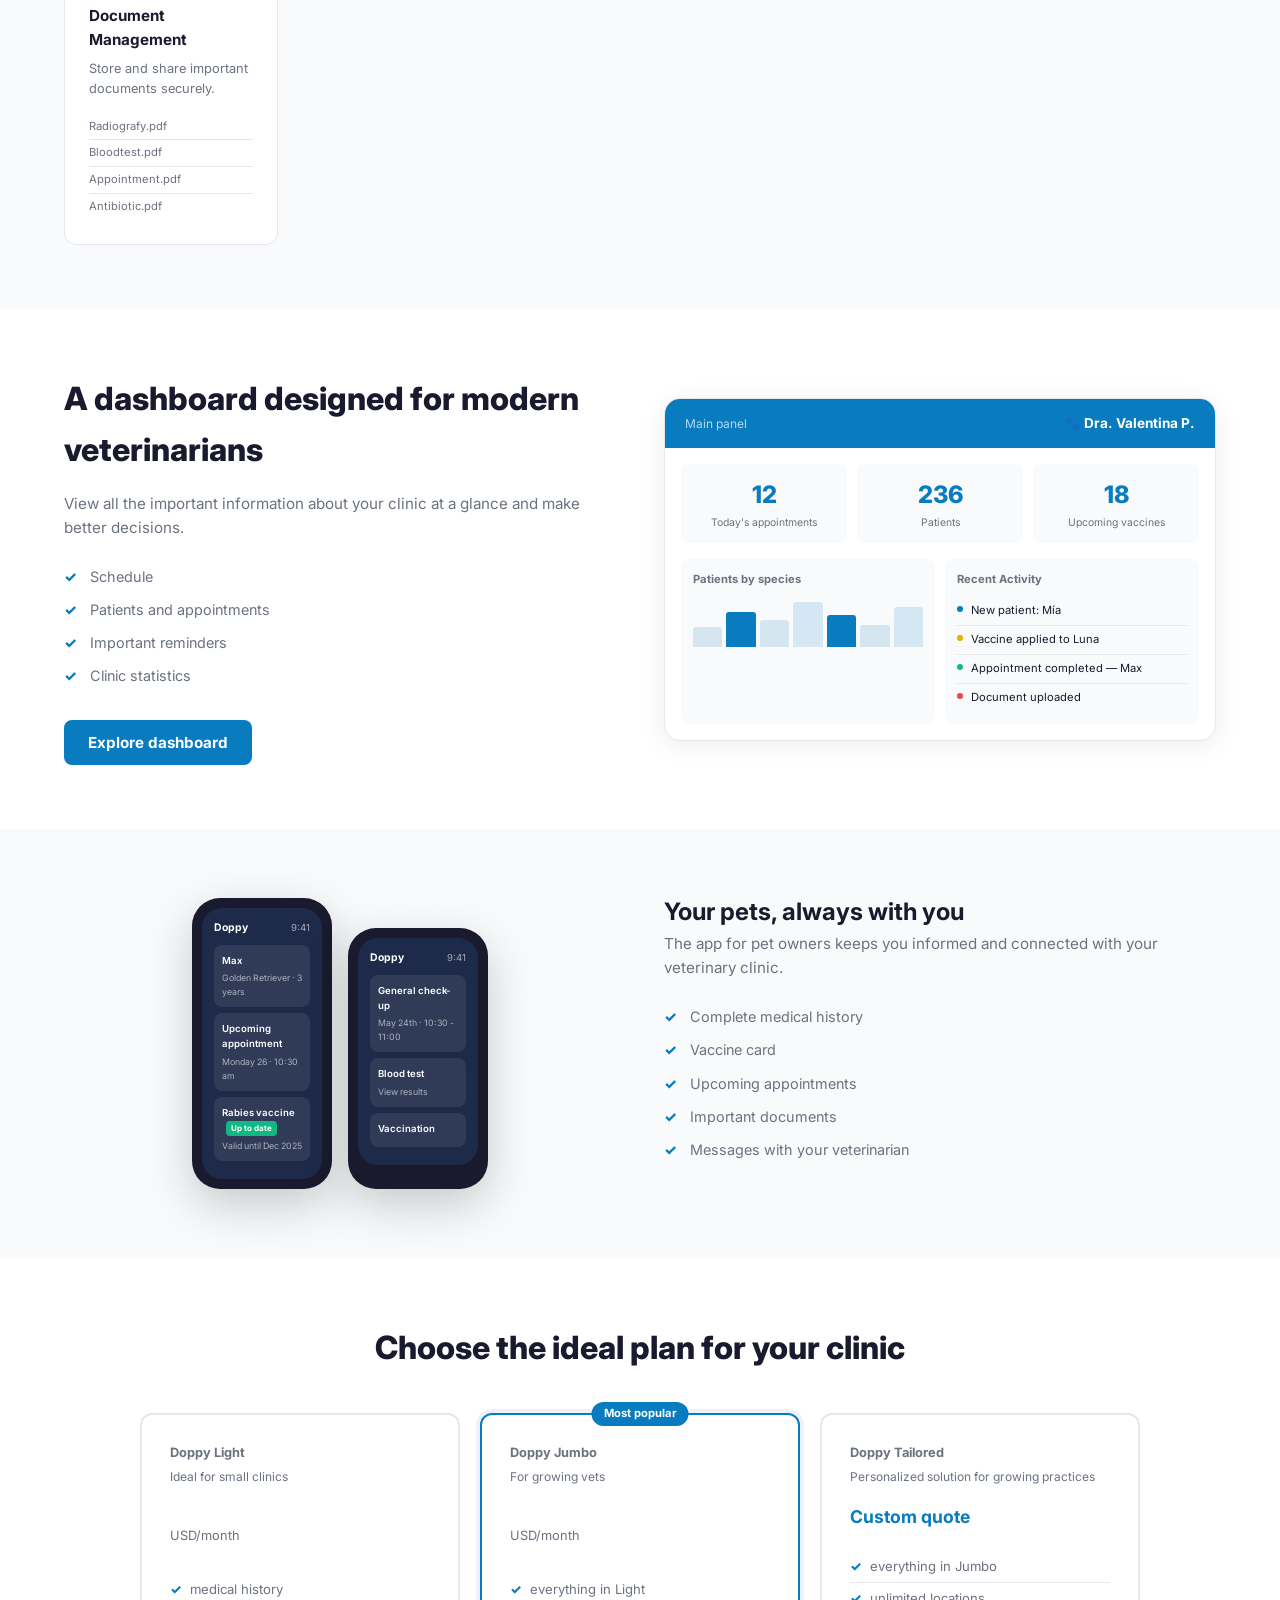
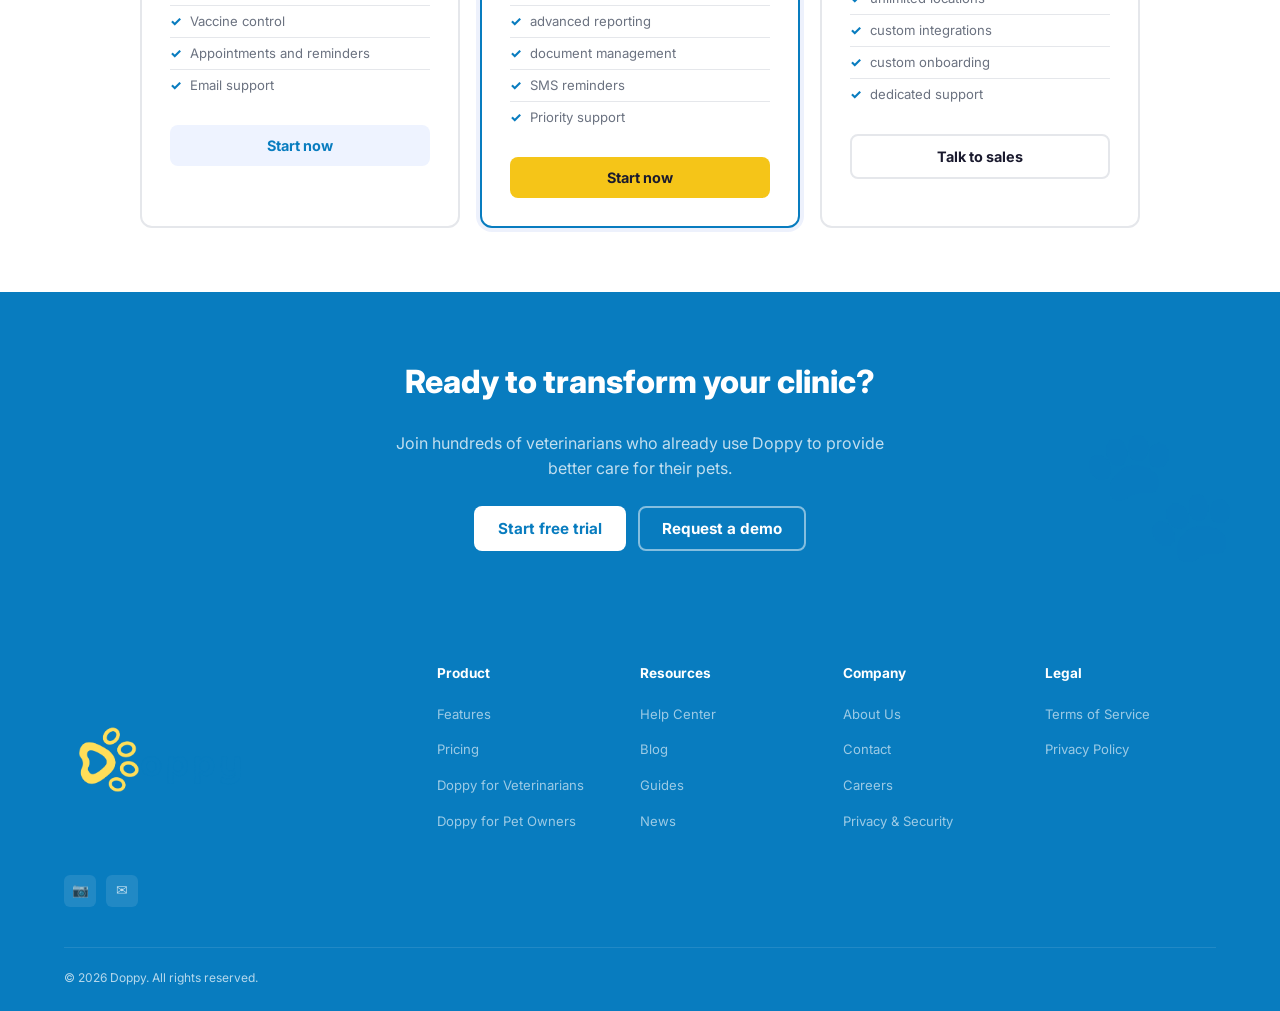
==== commit 56e5a212: "Remove buttons and badges from hero section" ====
--- a/index.html
+++ b/index.html
@@ -35,16 +35,7 @@
 <section class="hero">
   <div class="hero-text fade-in">
     <h1><span class="doppy-blue">Doppy</span><br>Your pet's best care<br><span class="doppy-yellow">Anytime, anywhere</span></h1>
-    <p>Doppy is the platform that connects veterinary clinics and pet owners to manage medical records, appointments, vaccinations, and more</p>
-    <div class="hero-buttons">
-      <button class="btn-yellow">Start free trial</button>
-      <button class="btn-outline">Request a demo</button>
-    </div>
-    <div class="hero-badges">
-      <span class="hero-badge">14 days free</span>
-      <span class="hero-badge">No credit card required</span>
-      <span class="hero-badge">Cancel anytime</span>
-    </div>
+    <p>Doppy is the platform that connects veterinary clinics and pet owners to manage medical records, appointments, vaccinations, and more</p> 
   </div>
 </section>
 
@@ -478,4 +469,4 @@
 
 <script src="index.js"></script>
 </body>
-</html>+</html>
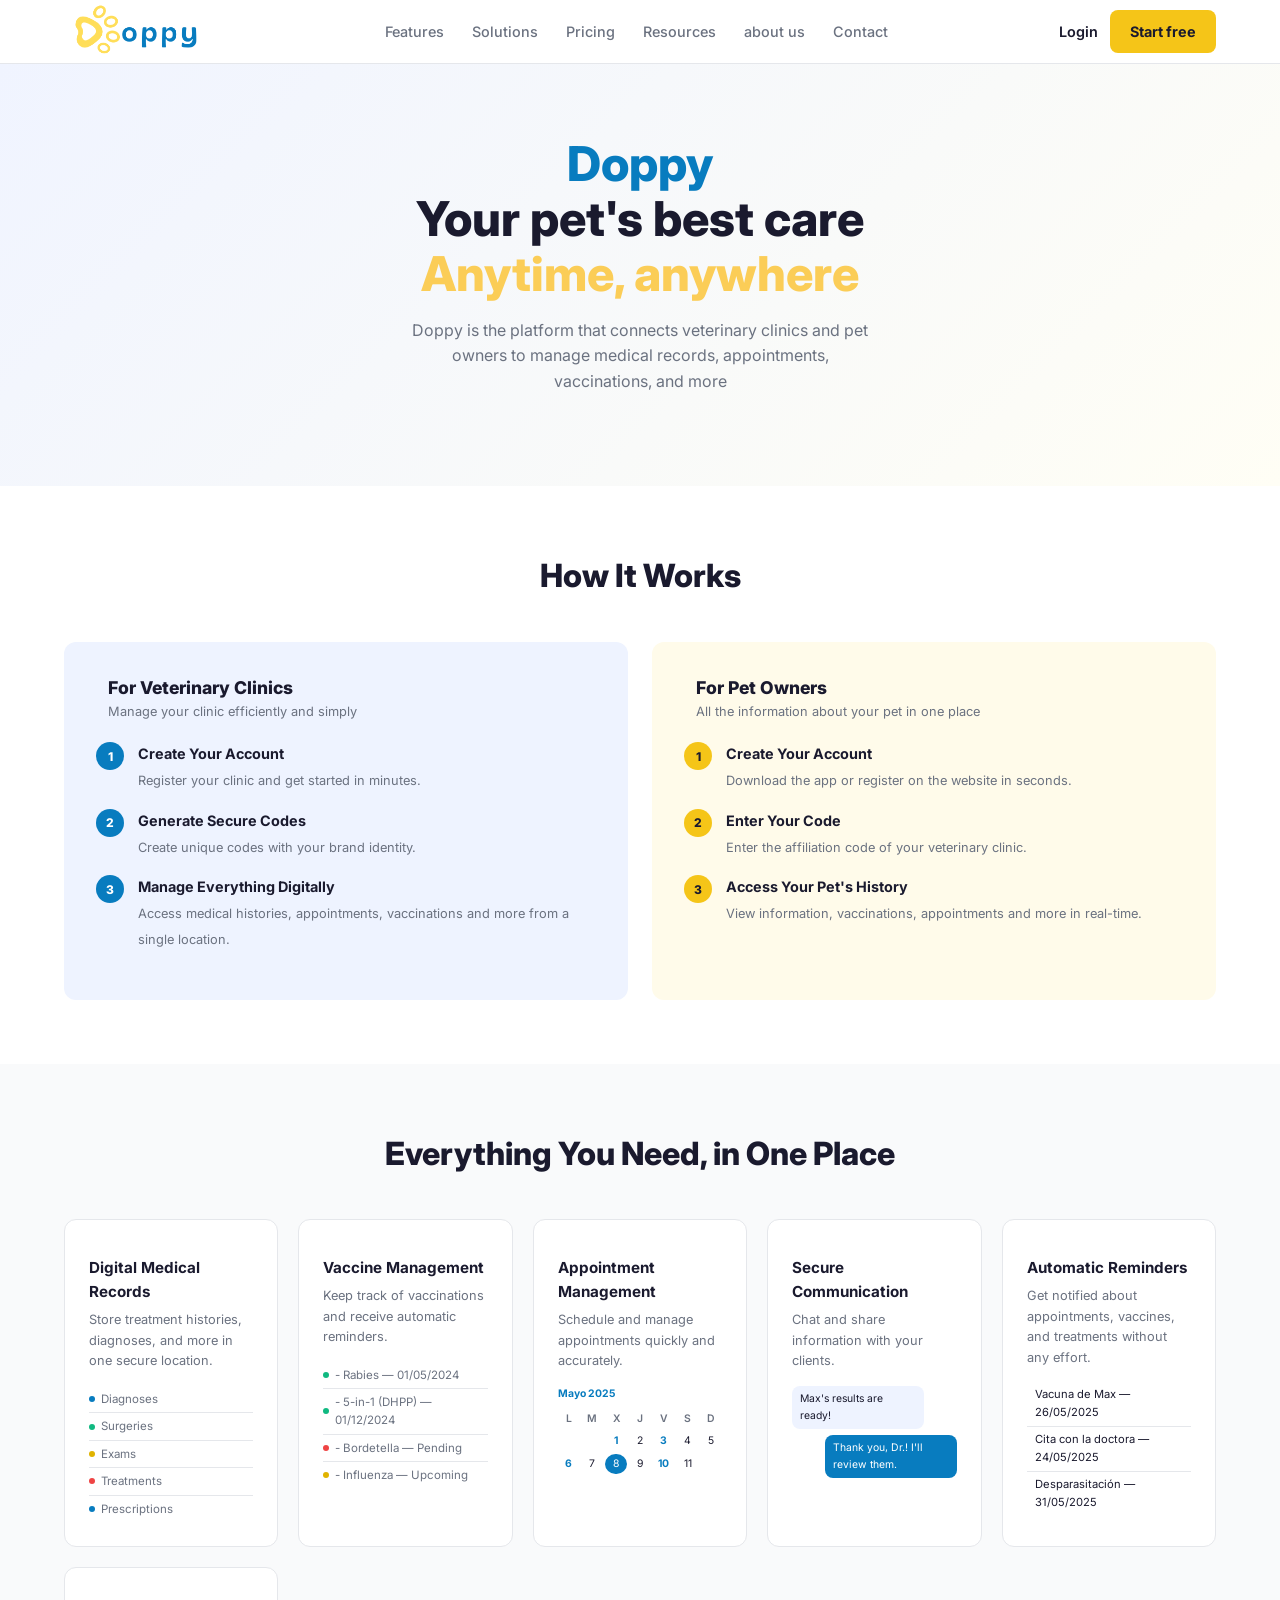
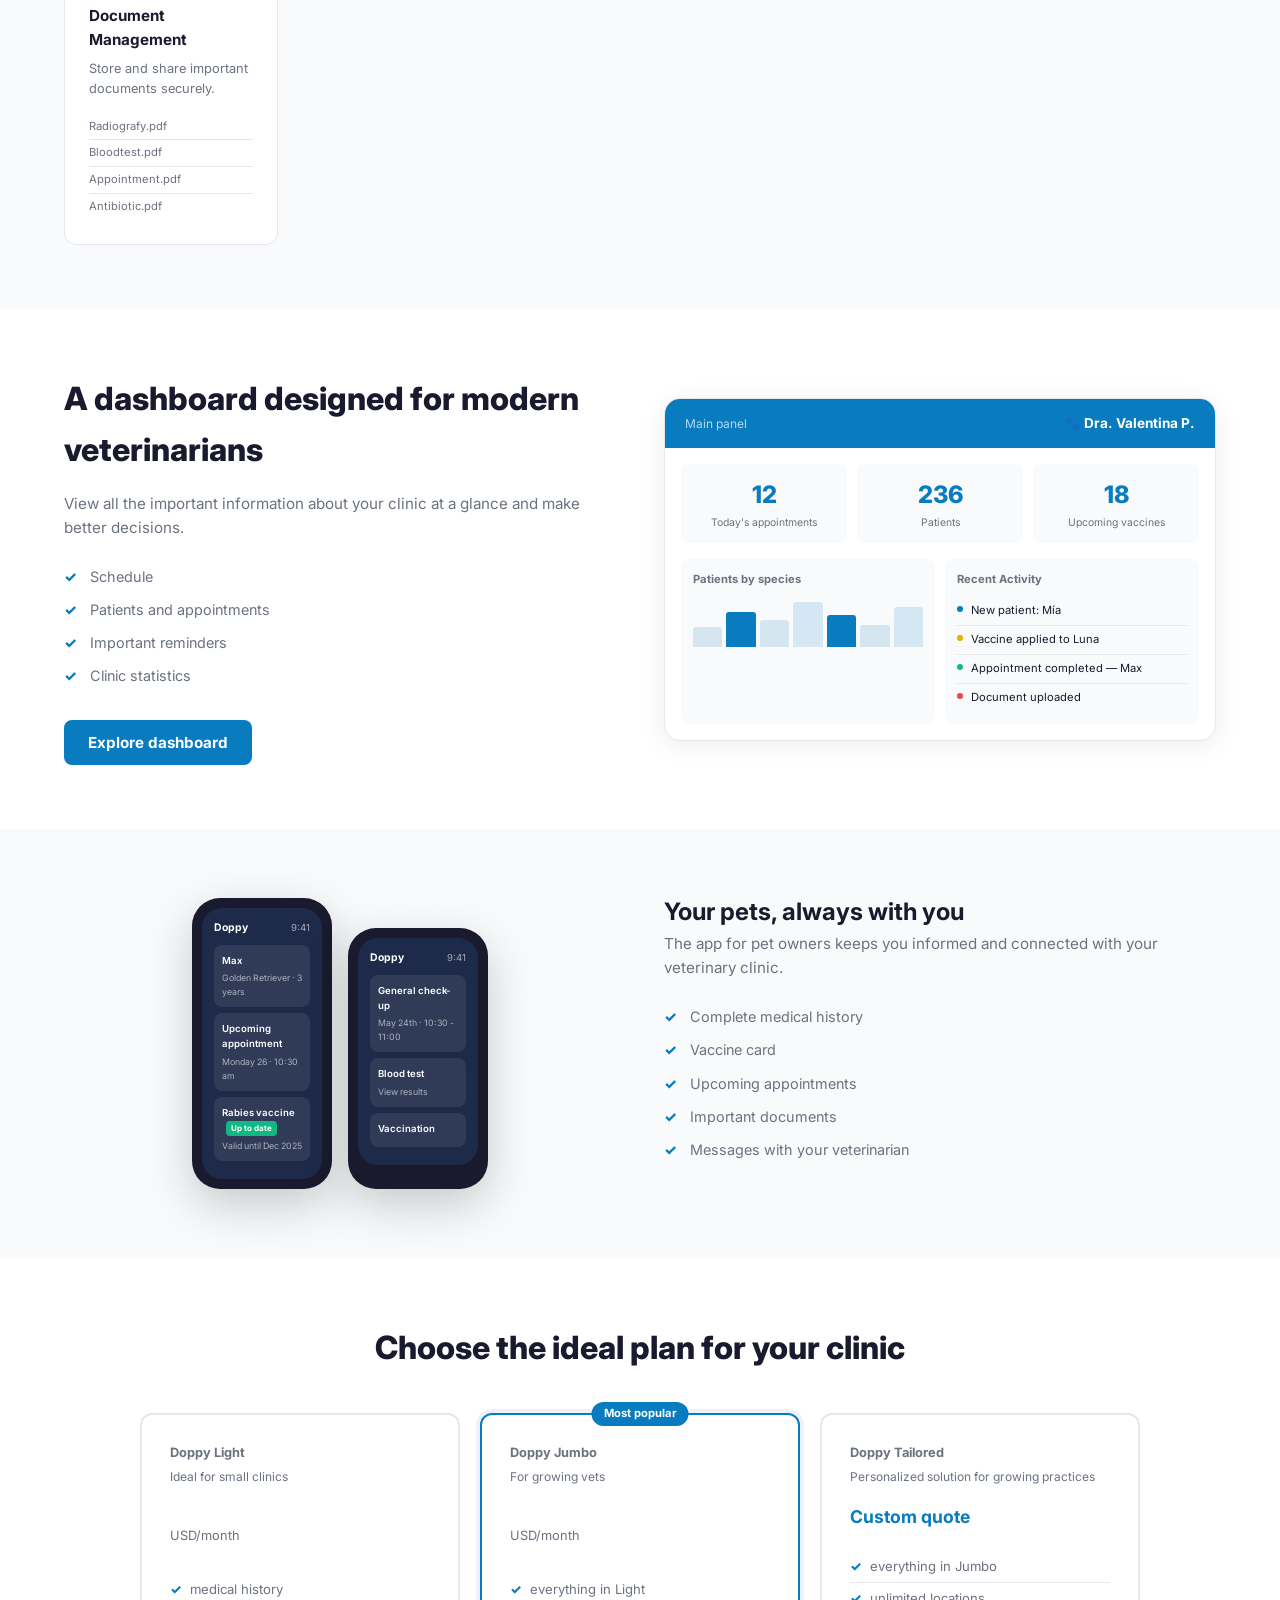
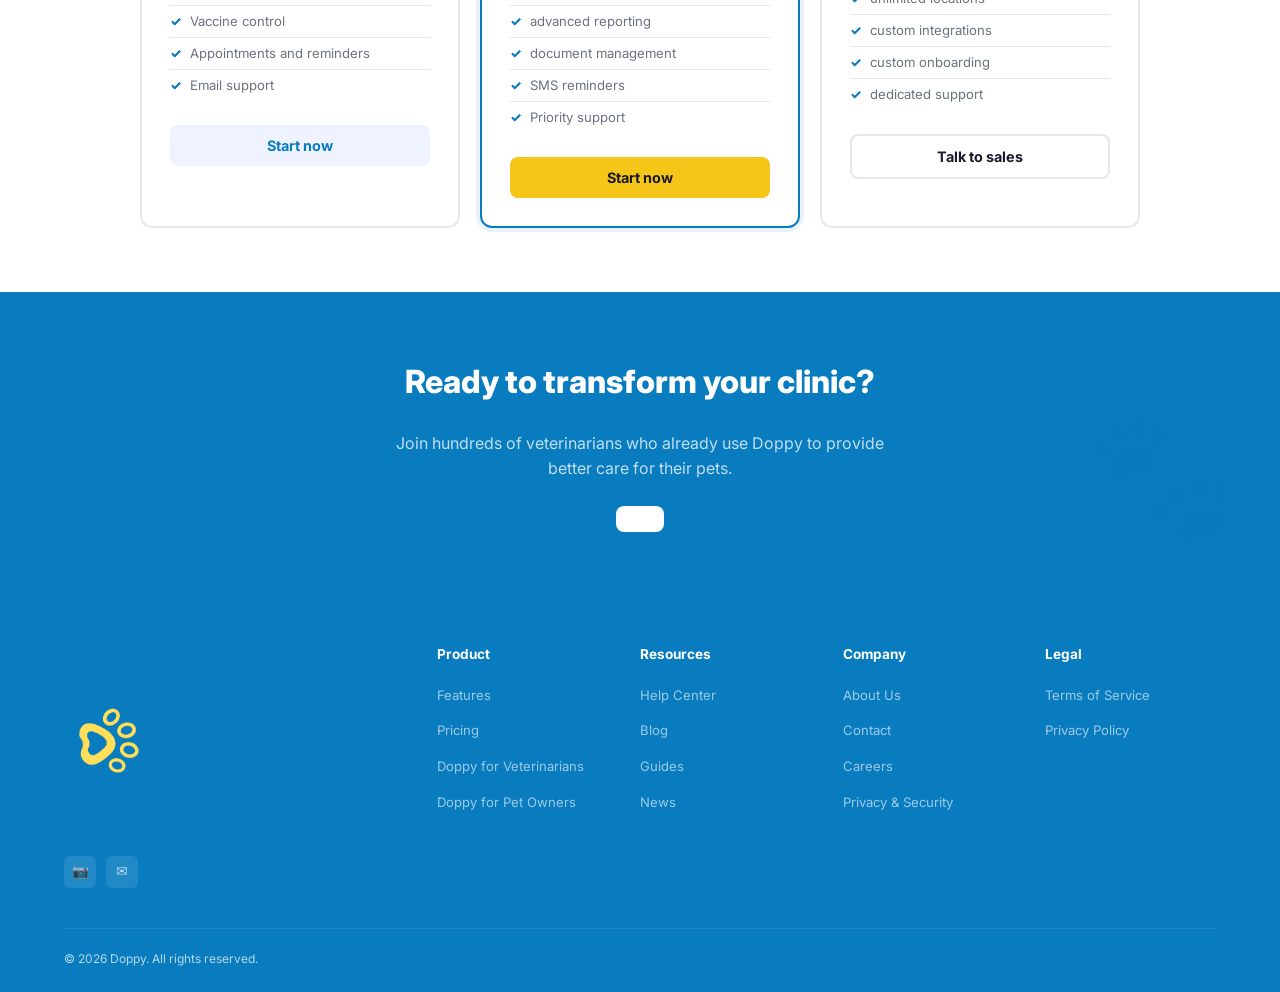
==== commit b23a86d6: "Refactor CTA buttons in index.html" ====
--- a/index.html
+++ b/index.html
@@ -412,8 +412,7 @@
 
   <p>Join hundreds of veterinarians who already use Doppy to provide better care for their pets.</p>
   <div class="cta-buttons">
-    <button class="btn-white" style="color: #087cbf;">Start free trial</button>
-    <button class="btn-white-outline">Request a demo</button>
+    <button class="btn-white" style="color: #087cbf;">
   </div>
 </section>
 
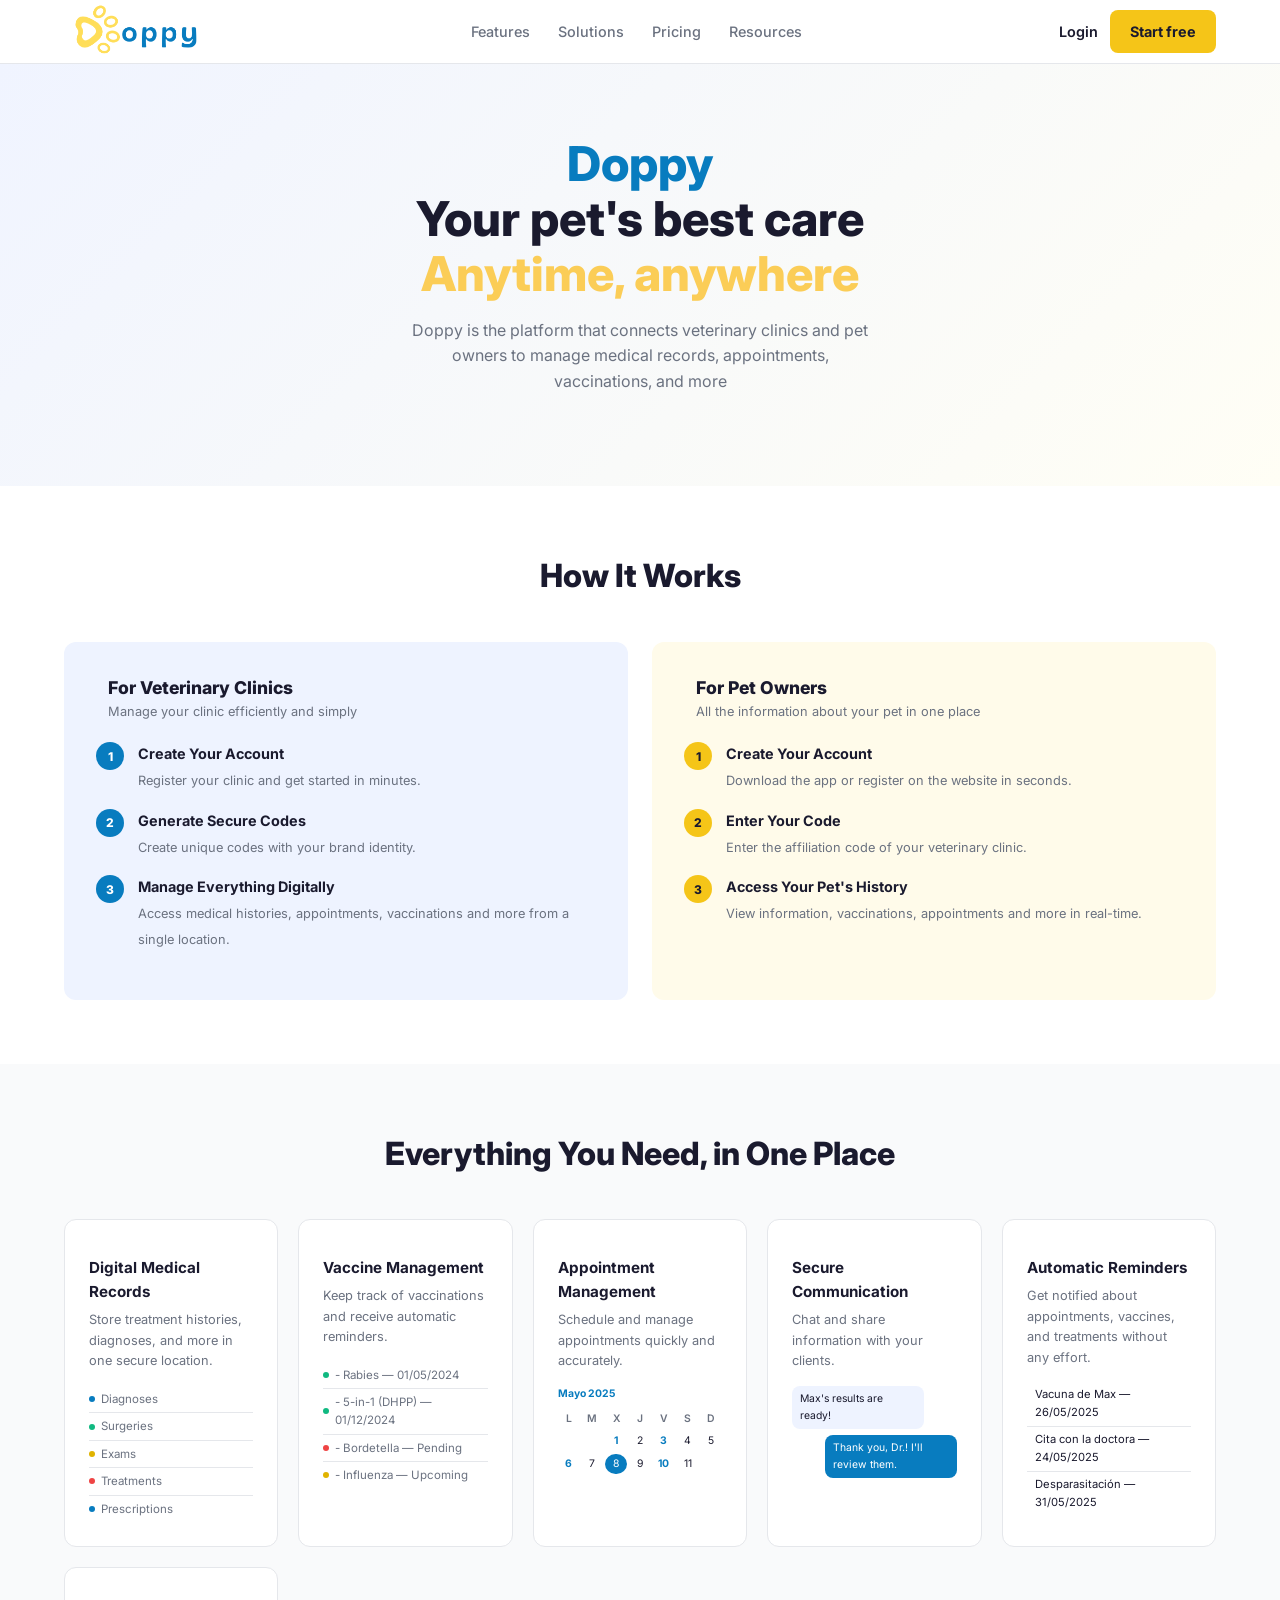
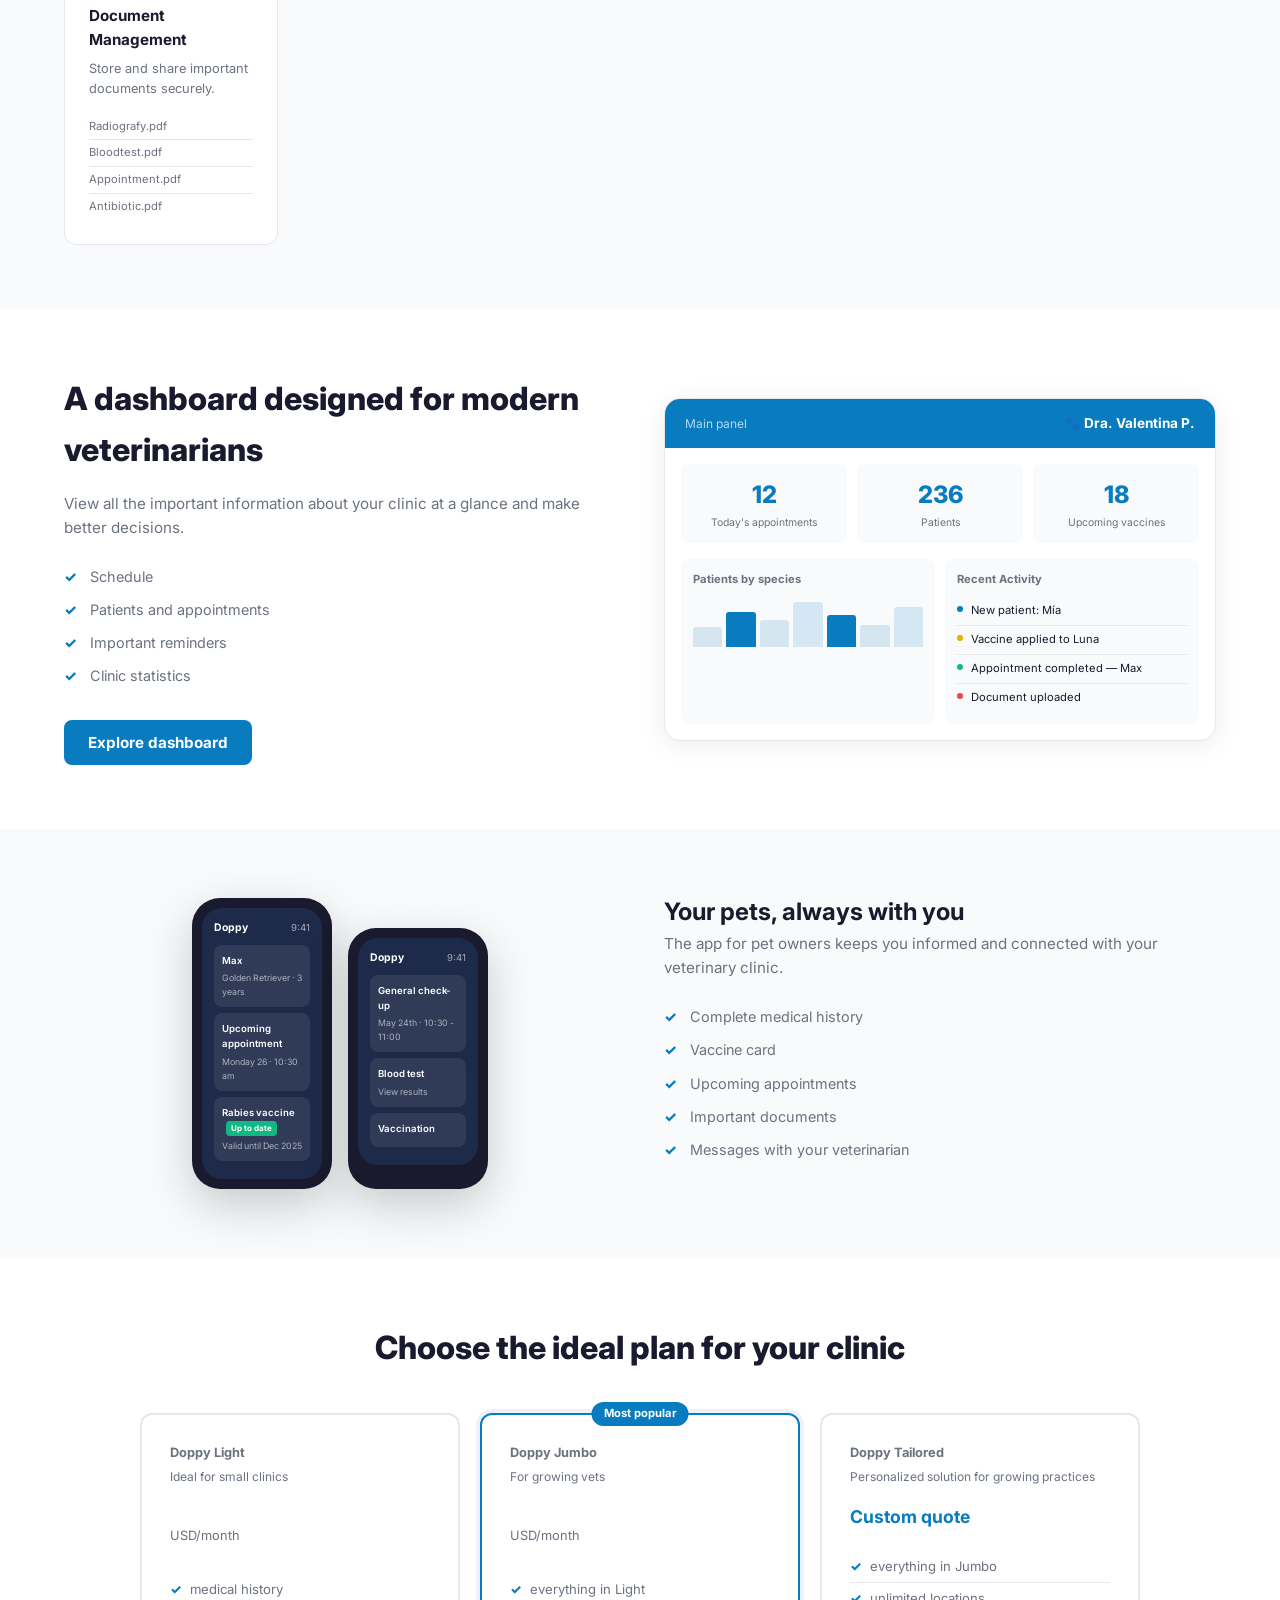
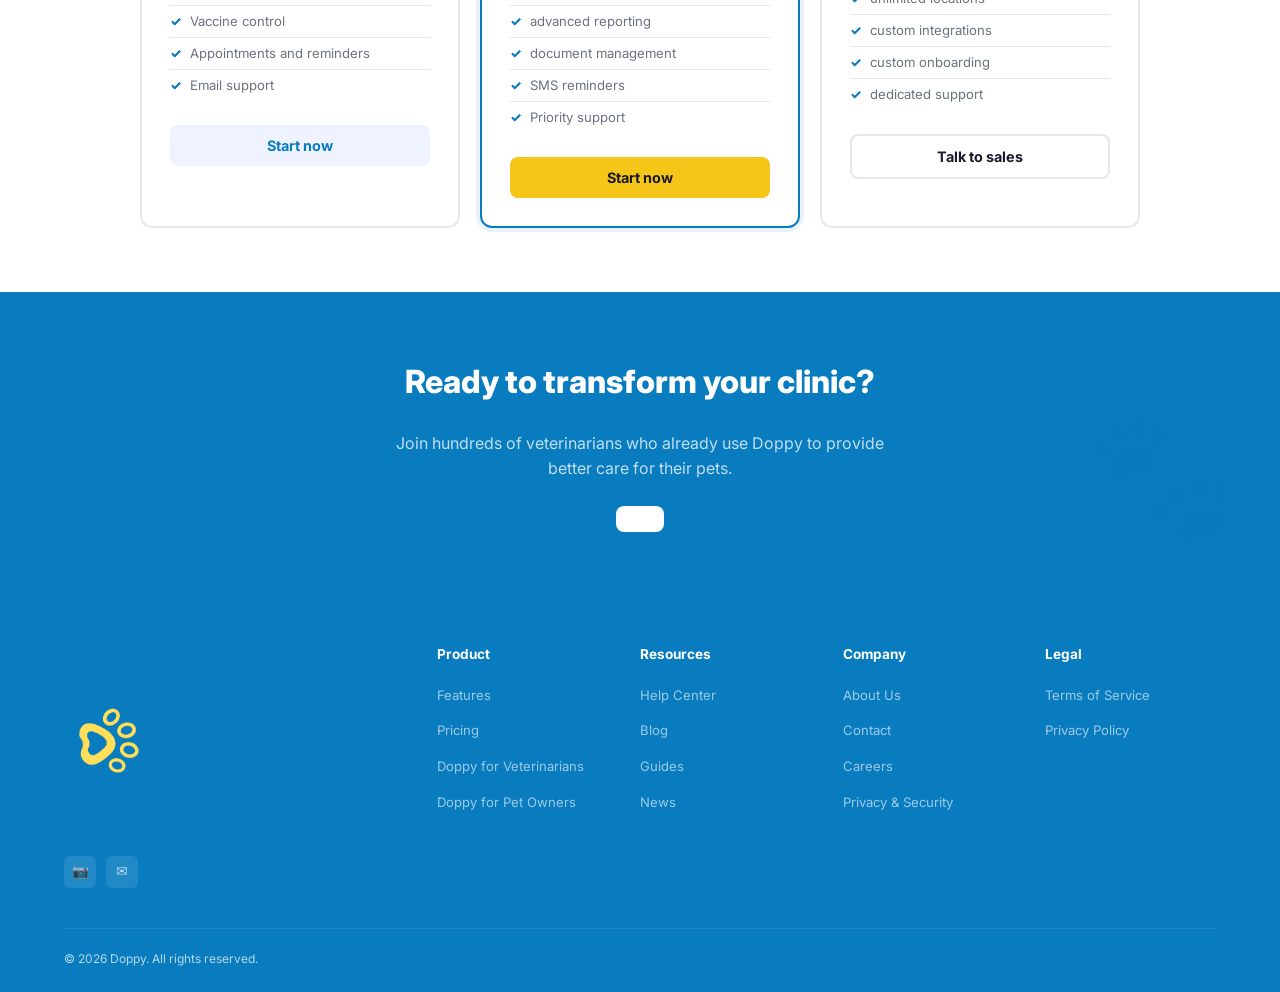
==== commit 9e8c7389: "Remove navigation links for 'about us' and 'Contact' Removed 'about us' and 'Contact' links from nav" ====
--- a/index.html
+++ b/index.html
@@ -19,8 +19,6 @@
     <li><a href="#caracteristicas">Solutions</a></li>
     <li><a href="#planes">Pricing</a></li>
     <li><a href="#">Resources</a></li>
-    <li><a href="#">about us</a></li>
-    <li><a href="#">Contact</a></li>
   </ul>
   <div class="nav-right">
     <a href="typeofuser.html" class="btn-ghost" style="text-decoration:none; display:inline-flex; align-items:center; justify-content:center;">Login</a>
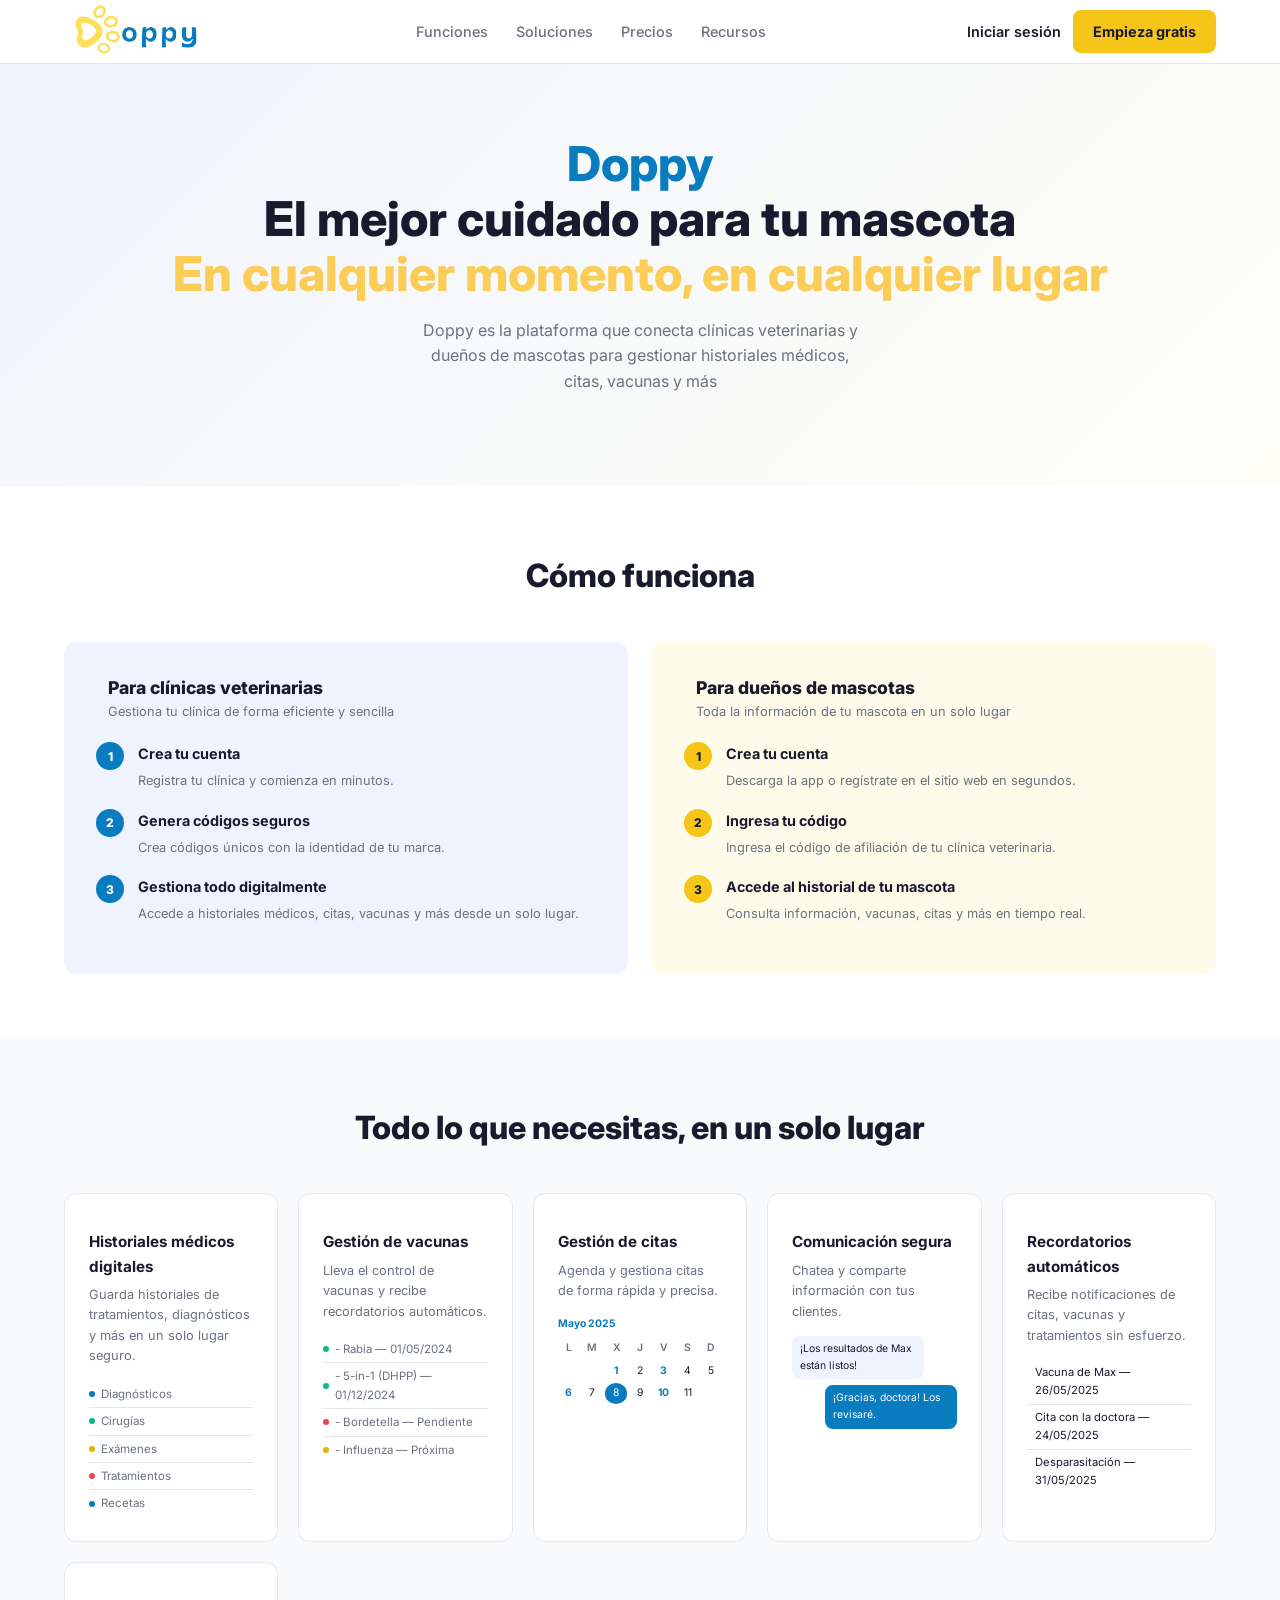
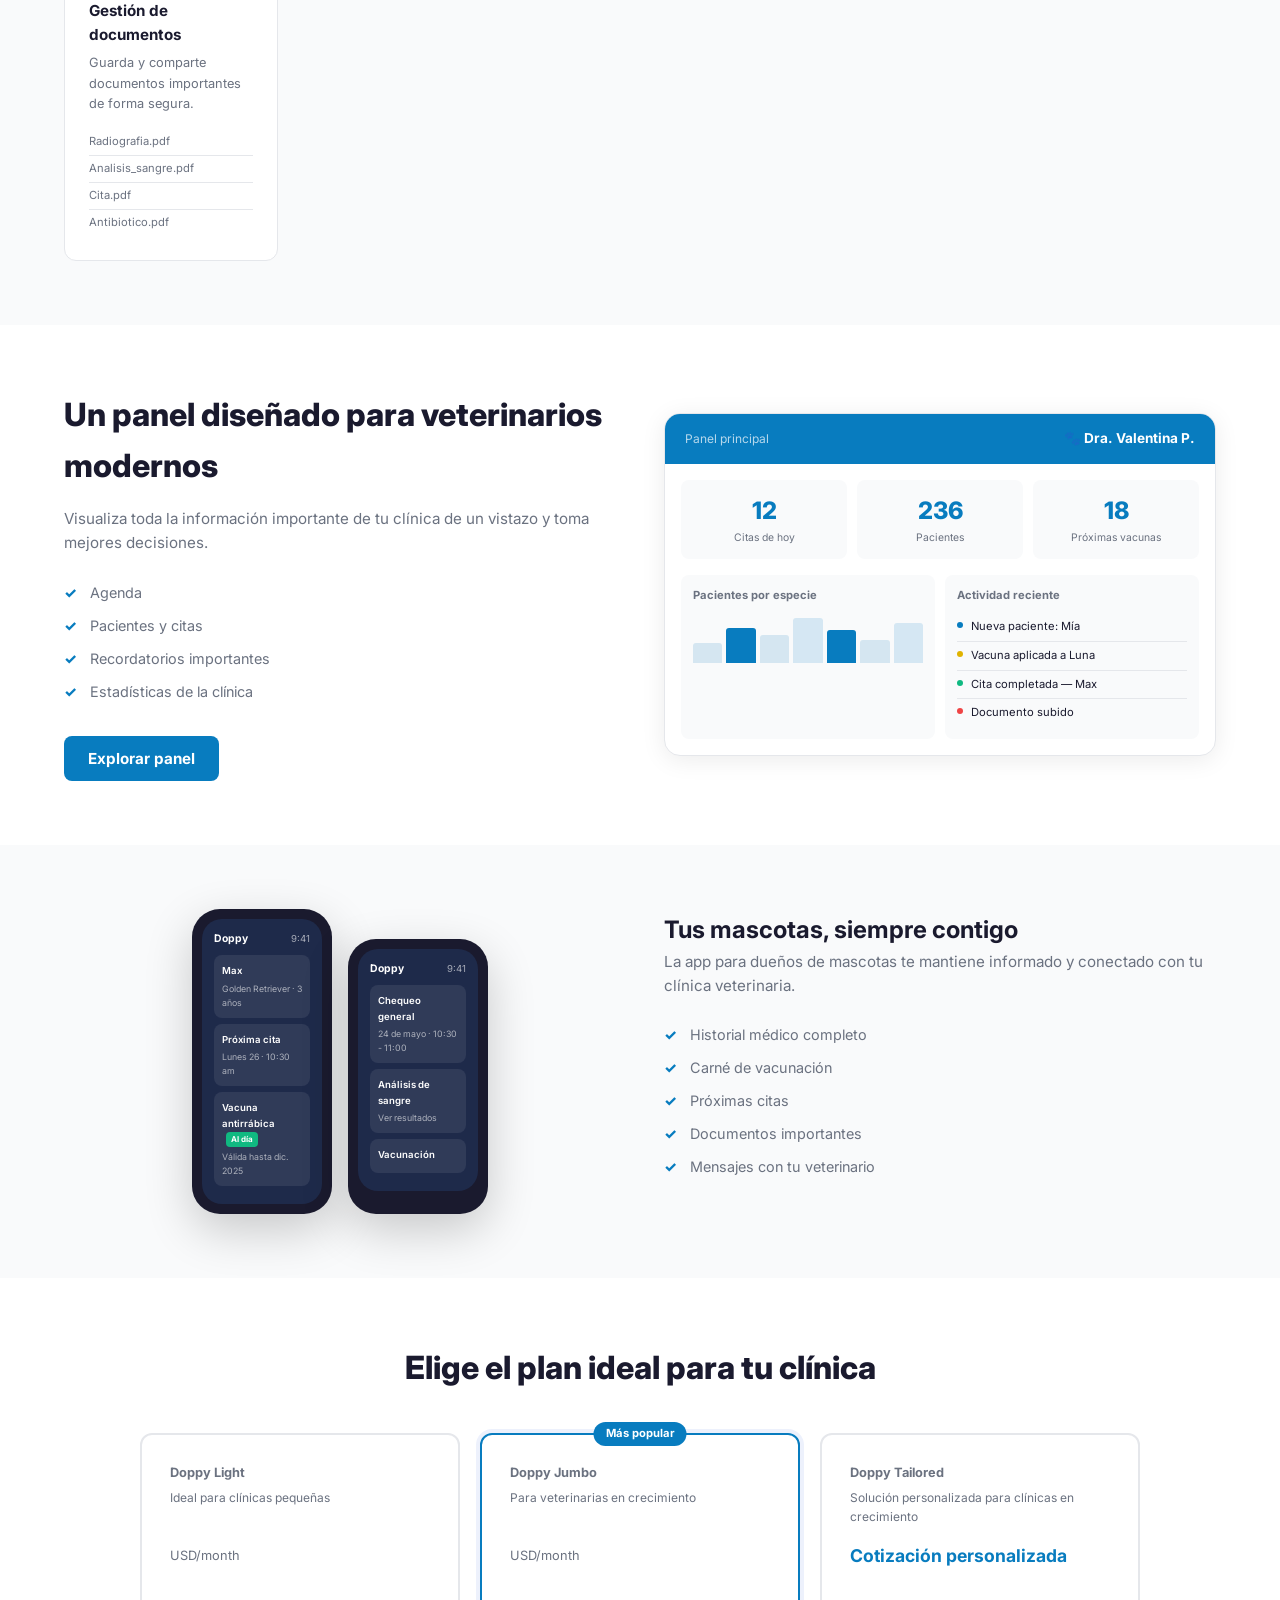
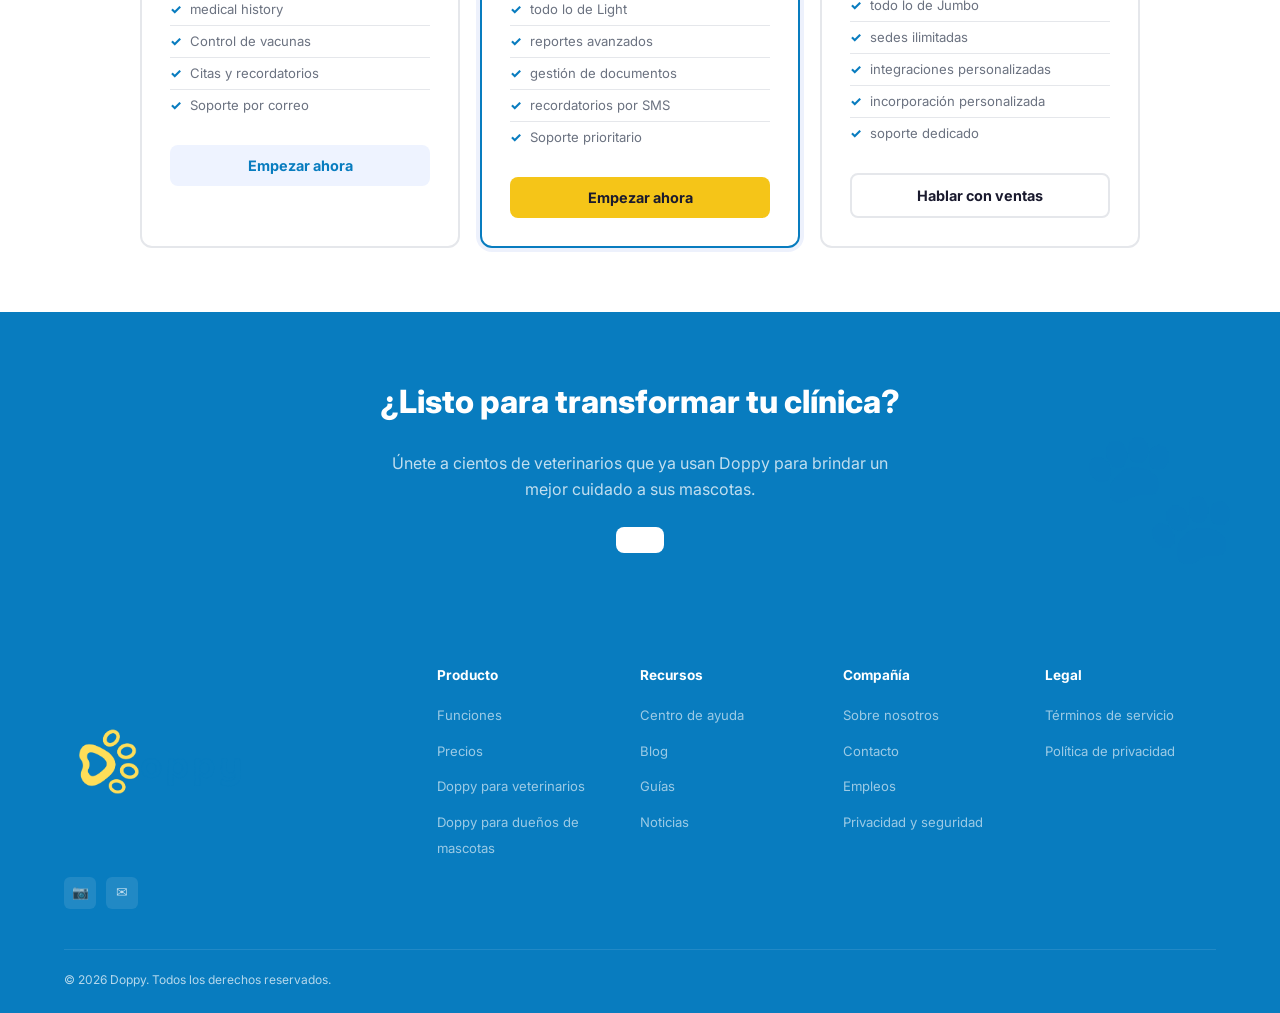
==== commit ba34b7db: "Actualizado." ====
--- a/index.html
+++ b/index.html
@@ -15,14 +15,14 @@
     <img src="assets/Type 2.png" alt="Doppy Logo" width="150" height="150">
   </a>
   <ul class="nav-links" id="navLinks">
-    <li><a href="#como-funciona">Features</a></li>
-    <li><a href="#caracteristicas">Solutions</a></li>
-    <li><a href="#planes">Pricing</a></li>
-    <li><a href="#">Resources</a></li>
+    <li><a href="#como-funciona">Funciones</a></li>
+    <li><a href="#caracteristicas">Soluciones</a></li>
+    <li><a href="#planes">Precios</a></li>
+    <li><a href="#">Recursos</a></li>
   </ul>
   <div class="nav-right">
-    <a href="typeofuser.html" class="btn-ghost" style="text-decoration:none; display:inline-flex; align-items:center; justify-content:center;">Login</a>
-    <a href="signupdu.html" class="btn-yellow" style="text-decoration:none; display:inline-flex; align-items:center; justify-content:center;">Start free</a>
+    <a href="typeofuser.html" class="btn-ghost" style="text-decoration:none; display:inline-flex; align-items:center; justify-content:center;">Iniciar sesión</a>
+    <a href="signupdu.html" class="btn-yellow" style="text-decoration:none; display:inline-flex; align-items:center; justify-content:center;">Empieza gratis</a>
     <button class="hamburger" id="hamburger" aria-label="Menú">
       <span></span><span></span><span></span>
     </button>
@@ -32,44 +32,44 @@
 <!-- HERO -->
 <section class="hero">
   <div class="hero-text fade-in">
-    <h1><span class="doppy-blue">Doppy</span><br>Your pet's best care<br><span class="doppy-yellow">Anytime, anywhere</span></h1>
-    <p>Doppy is the platform that connects veterinary clinics and pet owners to manage medical records, appointments, vaccinations, and more</p> 
+    <h1><span class="doppy-blue">Doppy</span><br>El mejor cuidado para tu mascota<br><span class="doppy-yellow">En cualquier momento, en cualquier lugar</span></h1>
+    <p>Doppy es la plataforma que conecta clínicas veterinarias y dueños de mascotas para gestionar historiales médicos, citas, vacunas y más</p> 
   </div>
 </section>
 
 
 <!-- HOW IT WORKS -->
 <section class="how" id="como-funciona">
-  <h2 class="section-title">How It Works</h2>
+  <h2 class="section-title">Cómo funciona</h2>
   <div class="how-grid">
     <div class="how-card blue-bg fade-in">
       <div class="how-card-header">
         <div class="how-card-icon"></div>
         <div>
-          <h3>For Veterinary Clinics</h3>
-          <p>Manage your clinic efficiently and simply </p>
+          <h3>Para clínicas veterinarias</h3>
+          <p>Gestiona tu clínica de forma eficiente y sencilla </p>
         </div>
       </div>
       <ul class="how-steps">
         <li class="how-step">
           <div class="step-num">1</div>
           <div class="step-text">
-            <strong>Create Your Account</strong>
-            <span>Register your clinic and get started in minutes.</span>
+            <strong>Crea tu cuenta</strong>
+            <span>Registra tu clínica y comienza en minutos.</span>
           </div>
         </li>
         <li class="how-step">
           <div class="step-num">2</div>
           <div class="step-text">
-            <strong>Generate Secure Codes</strong>
-            <span>Create unique codes with your brand identity.</span>
+            <strong>Genera códigos seguros</strong>
+            <span>Crea códigos únicos con la identidad de tu marca.</span>
           </div>
         </li>
         <li class="how-step">
           <div class="step-num">3</div>
           <div class="step-text">
-            <strong>Manage Everything Digitally</strong>
-            <span>Access medical histories, appointments, vaccinations and more from a single location.</span>
+            <strong>Gestiona todo digitalmente</strong>
+            <span>Accede a historiales médicos, citas, vacunas y más desde un solo lugar.</span>
           </div>
         </li>
       </ul>
@@ -79,30 +79,30 @@
       <div class="how-card-header">
         <div class="how-card-icon"></div>
         <div>
-          <h3>For Pet Owners</h3>
-          <p>All the information about your pet in one place</p>
+          <h3>Para dueños de mascotas</h3>
+          <p>Toda la información de tu mascota en un solo lugar</p>
         </div>
       </div>
       <ul class="how-steps">
         <li class="how-step">
           <div class="step-num">1</div>
           <div class="step-text">
-            <strong>Create Your Account</strong>
-            <span>Download the app or register on the website in seconds.</span>
+            <strong>Crea tu cuenta</strong>
+            <span>Descarga la app o regístrate en el sitio web en segundos.</span>
           </div>
         </li>
         <li class="how-step">
           <div class="step-num">2</div>
           <div class="step-text">
-            <strong>Enter Your Code</strong>
-            <span>Enter the affiliation code of your veterinary clinic.</span>
+            <strong>Ingresa tu código</strong>
+            <span>Ingresa el código de afiliación de tu clínica veterinaria.</span>
           </div>
         </li>
         <li class="how-step">
           <div class="step-num">3</div>
           <div class="step-text">
-            <strong>Access Your Pet's History</strong>
-            <span>View information, vaccinations, appointments and more in real-time.</span>
+            <strong>Accede al historial de tu mascota</strong>
+            <span>Consulta información, vacunas, citas y más en tiempo real.</span>
           </div>
         </li>
       </ul>
@@ -112,21 +112,21 @@
 
 <!-- FEATURES -->
 <section class="features" id="caracteristicas">
-  <h2 class="section-title">Everything You Need, in One Place</h2>
+  <h2 class="section-title">Todo lo que necesitas, en un solo lugar</h2>
   <div class="features-grid">
 
     <!-- Historiales -->
     <div class="feature-card fade-in">
       <div class="feature-icon"></div>
-      <h4>Digital Medical Records</h4>
-      <p>Store treatment histories, diagnoses, and more in one secure location.</p>
+      <h4>Historiales médicos digitales</h4>
+      <p>Guarda historiales de tratamientos, diagnósticos y más en un solo lugar seguro.</p>
       <div class="feature-mini-ui">
         <ul class="mini-list">
-          <li><div class="mini-dot dot-blue"></div> Diagnoses</li>
-          <li><div class="mini-dot dot-green"></div> Surgeries</li>
-          <li><div class="mini-dot dot-yellow"></div> Exams</li>
-          <li><div class="mini-dot dot-red"></div> Treatments</li>
-          <li><div class="mini-dot dot-blue"></div> Prescriptions</li>
+          <li><div class="mini-dot dot-blue"></div> Diagnósticos</li>
+          <li><div class="mini-dot dot-green"></div> Cirugías</li>
+          <li><div class="mini-dot dot-yellow"></div> Exámenes</li>
+          <li><div class="mini-dot dot-red"></div> Tratamientos</li>
+          <li><div class="mini-dot dot-blue"></div> Recetas</li>
         </ul>
       </div>
     </div>
@@ -134,14 +134,14 @@
     <!-- Vacunas -->
     <div class="feature-card fade-in">
       <div class="feature-icon"></div>
-      <h4>Vaccine Management</h4>
-      <p>Keep track of vaccinations and receive automatic reminders.</p>
+      <h4>Gestión de vacunas</h4>
+      <p>Lleva el control de vacunas y recibe recordatorios automáticos.</p>
       <div class="feature-mini-ui">
         <ul class="mini-list">
-          <li><div class="mini-dot dot-green"></div> - Rabies — 01/05/2024</li>
+          <li><div class="mini-dot dot-green"></div> - Rabia — 01/05/2024</li>
           <li><div class="mini-dot dot-green"></div> - 5-in-1 (DHPP) — 01/12/2024</li>
-          <li><div class="mini-dot dot-red"></div> - Bordetella — Pending</li>
-          <li><div class="mini-dot dot-yellow"></div> - Influenza — Upcoming</li>
+          <li><div class="mini-dot dot-red"></div> - Bordetella — Pendiente</li>
+          <li><div class="mini-dot dot-yellow"></div> - Influenza — Próxima</li>
         </ul>
       </div>
     </div>
@@ -149,8 +149,8 @@
     <!-- Citas -->
     <div class="feature-card fade-in">
       <div class="feature-icon"></div>
-      <h4>Appointment Management</h4>
-      <p>Schedule and manage appointments quickly and accurately.</p>
+      <h4>Gestión de citas</h4>
+      <p>Agenda y gestiona citas de forma rápida y precisa.</p>
       <div class="feature-mini-ui mini-calendar">
         <div class="cal-header"><span>Mayo 2025</span><span></span></div>
         <div class="cal-grid">
@@ -172,15 +172,15 @@
     <!-- Chat -->
     <div class="feature-card fade-in">
       <div class="feature-icon"></div>
-      <h4>Secure Communication</h4>
-      <p>Chat and share information with your clients.</p>
+      <h4>Comunicación segura</h4>
+      <p>Chatea y comparte información con tus clientes.</p>
       <div class="feature-mini-ui">
         <div class="mini-chat">
           <div class="chat-msg">
-            <div class="chat-bubble">Max's results are ready!</div>
+            <div class="chat-bubble">¡Los resultados de Max están listos!</div>
           </div>
           <div class="chat-msg sent">
-            <div class="chat-bubble">Thank you, Dr.! I'll review them.</div>
+            <div class="chat-bubble">¡Gracias, doctora! Los revisaré.</div>
           </div>
         </div>
       </div>
@@ -189,8 +189,8 @@
     <!-- Recordatorios -->
     <div class="feature-card fade-in">
       <div class="feature-icon"></div>
-      <h4>Automatic Reminders</h4>
-      <p>Get notified about appointments, vaccines, and treatments without any effort.</p>
+      <h4>Recordatorios automáticos</h4>
+      <p>Recibe notificaciones de citas, vacunas y tratamientos sin esfuerzo.</p>
       <div class="feature-mini-ui">
         <div class="mini-reminder">
           <div class="reminder-item">
@@ -212,14 +212,14 @@
     <!-- Documentos -->
     <div class="feature-card fade-in">
       <div class="feature-icon"></div>
-      <h4>Document Management</h4>
-      <p>Store and share important documents securely.</p>
+      <h4>Gestión de documentos</h4>
+      <p>Guarda y comparte documentos importantes de forma segura.</p>
       <div class="feature-mini-ui">
         <div class="mini-doc">
-          <div class="doc-item">Radiografy.pdf</div>
-          <div class="doc-item">Bloodtest.pdf</div>
-          <div class="doc-item">Appointment.pdf</div>
-          <div class="doc-item">Antibiotic.pdf</div>
+          <div class="doc-item">Radiografia.pdf</div>
+          <div class="doc-item">Analisis_sangre.pdf</div>
+          <div class="doc-item">Cita.pdf</div>
+          <div class="doc-item">Antibiotico.pdf</div>
         </div>
       </div>
     </div>
@@ -230,30 +230,30 @@
 <!-- DASHBOARD -->
 <section class="dashboard-section">
   <div class="text-side fade-in">
-    <h2>A dashboard designed for modern veterinarians</h2>
-    <p style="color: var(--muted); font-size: 0.95rem;">View all the important information about your clinic at a glance and make better decisions.</p>
+    <h2>Un panel diseñado para veterinarios modernos</h2>
+    <p style="color: var(--muted); font-size: 0.95rem;">Visualiza toda la información importante de tu clínica de un vistazo y toma mejores decisiones.</p>
     <ul class="check-list">
-      <li>Schedule</li>
-      <li>Patients and appointments</li>
-      <li>Important reminders</li>
-      <li> Clinic statistics</li>
+      <li>Agenda</li>
+      <li>Pacientes y citas</li>
+      <li>Recordatorios importantes</li>
+      <li> Estadísticas de la clínica</li>
     </ul>
-    <button class="btn-blue">Explore dashboard</button>
+    <button class="btn-blue">Explorar panel</button>
   </div>
   <div class="dashboard-mock-big fade-in">
     <div class="dash-topbar">
-      <span>Main panel</span>
+      <span>Panel principal</span>
       <strong>🐾 Dra. Valentina P.</strong>
     </div>
     <div class="dash-body">
       <div class="dash-kpis">
-        <div class="kpi"><div class="kpi-num">12</div><div class="kpi-label">Today's appointments</div></div>
-        <div class="kpi"><div class="kpi-num">236</div><div class="kpi-label">Patients</div></div>
-        <div class="kpi"><div class="kpi-num">18</div><div class="kpi-label">Upcoming vaccines</div></div>
+        <div class="kpi"><div class="kpi-num">12</div><div class="kpi-label">Citas de hoy</div></div>
+        <div class="kpi"><div class="kpi-num">236</div><div class="kpi-label">Pacientes</div></div>
+        <div class="kpi"><div class="kpi-num">18</div><div class="kpi-label">Próximas vacunas</div></div>
       </div>
       <div class="dash-bottom">
         <div class="dash-chart">
-          <div class="dash-chart-title">Patients by species</div>
+          <div class="dash-chart-title">Pacientes por especie</div>
           <div class="chart-bars" id="chartBars">
             <div class="bar" style="height: 40%"></div>
             <div class="bar active" style="height: 70%"></div>
@@ -265,22 +265,22 @@
           </div>
         </div>
         <div class="dash-activity">
-          <div class="dash-chart-title">Recent Activity</div>
+          <div class="dash-chart-title">Actividad reciente</div>
           <div class="activity-item">
             <div class="activity-dot" style="background: var(--blue)"></div>
-            <div>New patient: Mía</div>
+            <div>Nueva paciente: Mía</div>
           </div>
           <div class="activity-item">
             <div class="activity-dot" style="background: var(--yellow-dark)"></div>
-            <div>Vaccine applied to Luna</div>
+            <div>Vacuna aplicada a Luna</div>
           </div>
           <div class="activity-item">
             <div class="activity-dot" style="background: #10B981"></div>
-            <div>Appointment completed — Max</div>
+            <div>Cita completada — Max</div>
           </div>
           <div class="activity-item">
             <div class="activity-dot" style="background: #EF4444"></div>
-            <div>Document uploaded</div>
+            <div>Documento subido</div>
           </div>
         </div>
       </div>
@@ -299,15 +299,15 @@
         </div>
         <div class="ps-card">
           <div class="ps-card-title">Max</div>
-          <div class="ps-card-sub">Golden Retriever · 3 years</div>
-        </div>
-        <div class="ps-card">
-          <div class="ps-card-title">Upcoming appointment</div>
-          <div class="ps-card-sub">Monday 26 · 10:30 am</div>
-        </div>
-        <div class="ps-card">
-          <div class="ps-card-title">Rabies vaccine<span class="badge-green">Up to date</span></div>
-          <div class="ps-card-sub">Valid until Dec 2025</div>
+          <div class="ps-card-sub">Golden Retriever · 3 años</div>
+        </div>
+        <div class="ps-card">
+          <div class="ps-card-title">Próxima cita</div>
+          <div class="ps-card-sub">Lunes 26 · 10:30 am</div>
+        </div>
+        <div class="ps-card">
+          <div class="ps-card-title">Vacuna antirrábica<span class="badge-green">Al día</span></div>
+          <div class="ps-card-sub">Válida hasta dic. 2025</div>
         </div>
       </div>
     </div>
@@ -318,40 +318,40 @@
           <span class="ps-time">9:41</span>
         </div>
         <div class="ps-card">
-          <div class="ps-card-title">General check-up</div>
-          <div class="ps-card-sub">May 24th · 10:30 - 11:00</div>
-        </div>
-        <div class="ps-card">
-          <div class="ps-card-title">Blood test</div>
-          <div class="ps-card-sub">View results</div>
-        </div>
-        <div class="ps-card">
-          <div class="ps-card-title">Vaccination</div>
+          <div class="ps-card-title">Chequeo general</div>
+          <div class="ps-card-sub">24 de mayo · 10:30 - 11:00</div>
+        </div>
+        <div class="ps-card">
+          <div class="ps-card-title">Análisis de sangre</div>
+          <div class="ps-card-sub">Ver resultados</div>
+        </div>
+        <div class="ps-card">
+          <div class="ps-card-title">Vacunación</div>
           <div class="ps-card-sub"></div>
         </div>
       </div>
     </div>
   </div>
   <div class="text-side fade-in">
-    <h2>Your pets, always with you</h2>
-    <p style="color: var(--muted); font-size: 0.95rem; margin-bottom: 16px;">The app for pet owners keeps you informed and connected with your veterinary clinic.</p>
+    <h2>Tus mascotas, siempre contigo</h2>
+    <p style="color: var(--muted); font-size: 0.95rem; margin-bottom: 16px;">La app para dueños de mascotas te mantiene informado y conectado con tu clínica veterinaria.</p>
     <ul class="check-list">
-      <li>Complete medical history</li>
-      <li>Vaccine card</li>
-      <li>Upcoming appointments</li>
-      <li>Important documents</li>
-      <li>Messages with your veterinarian</li>
+      <li>Historial médico completo</li>
+      <li>Carné de vacunación</li>
+      <li>Próximas citas</li>
+      <li>Documentos importantes</li>
+      <li>Mensajes con tu veterinario</li>
     </ul>
 </section>
 
 <!-- PRICING -->
 <section class="pricing" id="planes">
-  <h2 class="section-title">Choose the ideal plan for your clinic</h2>
+  <h2 class="section-title">Elige el plan ideal para tu clínica</h2>
   <div class="pricing-grid">
 
     <div class="price-card fade-in">
       <div class="plan-name">Doppy Light</div>
-      <div class="plan-desc">Ideal for small clinics</div>
+      <div class="plan-desc">Ideal para clínicas pequeñas</div>
       <div class="plan-price">
         <span class="currency"></span><span class="amount"></span>
         <span class="period">USD/month</span>
@@ -359,46 +359,46 @@
       <ul class="plan-features">
         
         <li><span class="check">✓</span> medical history</li>
-        <li><span class="check">✓</span> Vaccine control</li>
-        <li><span class="check">✓</span> Appointments and reminders</li>
-        <li><span class="check">✓</span> Email support</li>
-      </ul>
-      <button class="btn-plan secondary">Start now</button>
+        <li><span class="check">✓</span> Control de vacunas</li>
+        <li><span class="check">✓</span> Citas y recordatorios</li>
+        <li><span class="check">✓</span> Soporte por correo</li>
+      </ul>
+      <button class="btn-plan secondary">Empezar ahora</button>
     </div>
 
     <div class="price-card popular fade-in">
-      <div class="popular-badge">Most popular</div>
+      <div class="popular-badge">Más popular</div>
       <div class="plan-name">Doppy Jumbo</div>
-      <div class="plan-desc">For growing vets</div>
+      <div class="plan-desc">Para veterinarias en crecimiento</div>
       <div class="plan-price">
         <span class="currency">
         </span><span class="amount"></span>
         <span class="period">USD/month</span>
       </div>
       <ul class="plan-features">
-        <li><span class="check">✓</span>everything in Light</li>
-        <li><span class="check">✓</span>advanced reporting</li>
-        <li><span class="check">✓</span>document management</li>
-        <li><span class="check">✓</span>SMS reminders</li>
-        <li><span class="check">✓</span>Priority support</li>
-      </ul>
-      <button class="btn-plan primary">Start now</button>
+        <li><span class="check">✓</span>todo lo de Light</li>
+        <li><span class="check">✓</span>reportes avanzados</li>
+        <li><span class="check">✓</span>gestión de documentos</li>
+        <li><span class="check">✓</span>recordatorios por SMS</li>
+        <li><span class="check">✓</span>Soporte prioritario</li>
+      </ul>
+      <button class="btn-plan primary">Empezar ahora</button>
     </div>
 
     <div class="price-card fade-in">
       <div class="plan-name">Doppy Tailored</div>
-      <div class="plan-desc">Personalized solution for growing practices</div>
+      <div class="plan-desc">Solución personalizada para clínicas en crecimiento</div>
       <div class="plan-price">
-        <span class="custom">Custom quote</span>
+        <span class="custom">Cotización personalizada</span>
       </div>
       <ul class="plan-features">
-        <li><span class="check">✓</span>everything in Jumbo</li>
-        <li><span class="check">✓</span>unlimited locations</li>
-        <li><span class="check">✓</span>custom integrations</li>
-        <li><span class="check">✓</span>custom onboarding</li>
-        <li><span class="check">✓</span>dedicated support</li>
-      </ul>
-      <button class="btn-plan outline">Talk to sales</button>
+        <li><span class="check">✓</span>todo lo de Jumbo</li>
+        <li><span class="check">✓</span>sedes ilimitadas</li>
+        <li><span class="check">✓</span>integraciones personalizadas</li>
+        <li><span class="check">✓</span>incorporación personalizada</li>
+        <li><span class="check">✓</span>soporte dedicado</li>
+      </ul>
+      <button class="btn-plan outline">Hablar con ventas</button>
     </div>
 
   </div>
@@ -406,9 +406,9 @@
 
 <!-- CTA -->
 <section class="cta-section">
-  <h2>Ready to transform your clinic?</h2>
-
-  <p>Join hundreds of veterinarians who already use Doppy to provide better care for their pets.</p>
+  <h2>¿Listo para transformar tu clínica?</h2>
+
+  <p>Únete a cientos de veterinarios que ya usan Doppy para brindar un mejor cuidado a sus mascotas.</p>
   <div class="cta-buttons">
     <button class="btn-white" style="color: #087cbf;">
   </div>
@@ -425,42 +425,42 @@
       </div>
     </div>
     <div class="footer-col">
-      <h5>Product</h5>
+      <h5>Producto</h5>
       <ul>
-        <li><a href="#">Features</a></li>
-        <li><a href="#">Pricing</a></li>
-        <li><a href="#">Doppy for Veterinarians</a></li>
-        <li><a href="#">Doppy for Pet Owners</a></li>
+        <li><a href="#">Funciones</a></li>
+        <li><a href="#">Precios</a></li>
+        <li><a href="#">Doppy para veterinarios</a></li>
+        <li><a href="#">Doppy para dueños de mascotas</a></li>
       </ul>
     </div>
     <div class="footer-col">
-      <h5>Resources</h5>
+      <h5>Recursos</h5>
       <ul>
-        <li><a href="#">Help Center</a></li>
+        <li><a href="#">Centro de ayuda</a></li>
         <li><a href="#">Blog</a></li>
-        <li><a href="#">Guides</a></li>
-        <li><a href="#">News</a></li>
+        <li><a href="#">Guías</a></li>
+        <li><a href="#">Noticias</a></li>
       </ul>
     </div>
     <div class="footer-col">
-      <h5>Company</h5>
+      <h5>Compañía</h5>
       <ul>
-        <li><a href="#">About Us</a></li>
-        <li><a href="#">Contact</a></li>
-        <li><a href="#">Careers</a></li>
-        <li><a href="#">Privacy & Security</a></li>
+        <li><a href="#">Sobre nosotros</a></li>
+        <li><a href="#">Contacto</a></li>
+        <li><a href="#">Empleos</a></li>
+        <li><a href="#">Privacidad y seguridad</a></li>
       </ul>
     </div>
     <div class="footer-col">
       <h5>Legal</h5>
       <ul>
-        <li><a href="#">Terms of Service</a></li>
-        <li><a href="#">Privacy Policy</a></li>
+        <li><a href="#">Términos de servicio</a></li>
+        <li><a href="#">Política de privacidad</a></li>
       </ul>
     </div>
   </div>
   <div class="footer-bottom">
-    <span>© 2026 Doppy. All rights reserved.</span>
+    <span>© 2026 Doppy. Todos los derechos reservados.</span>
   </div>
 </footer>
 
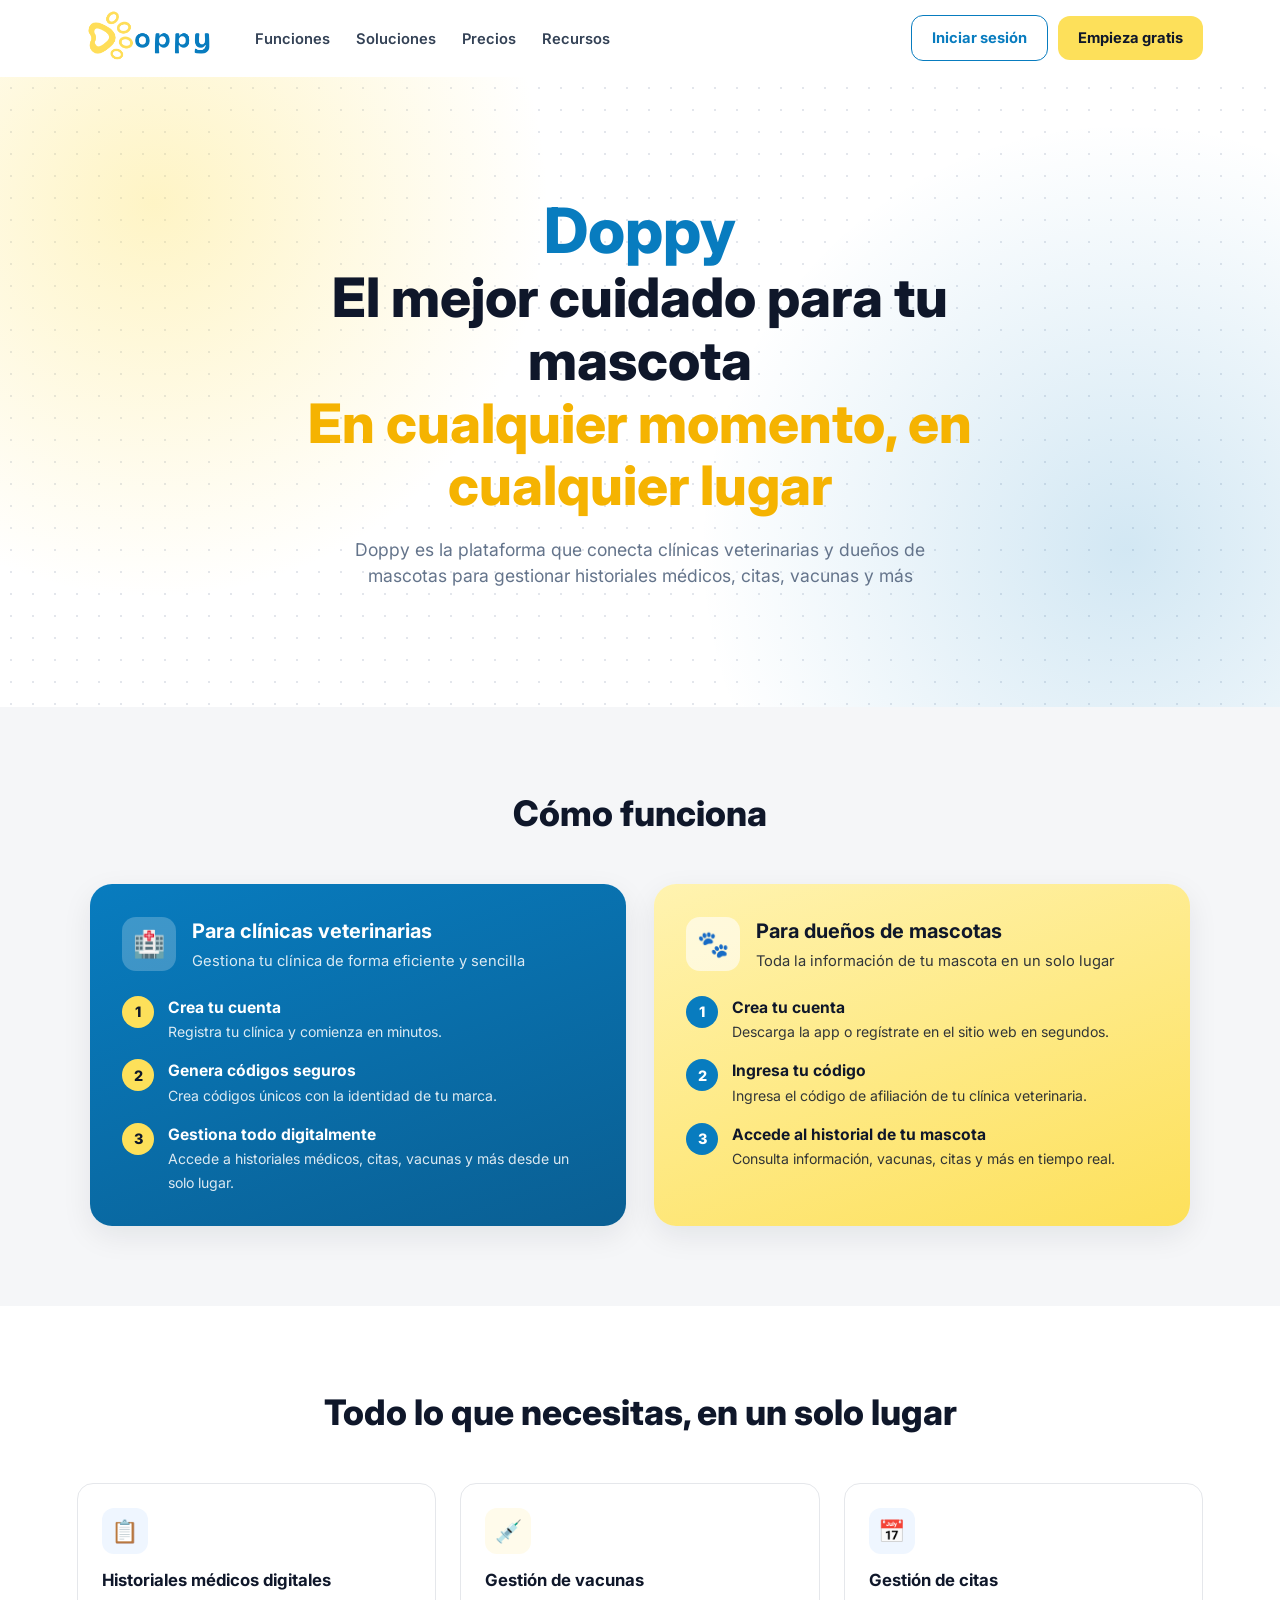
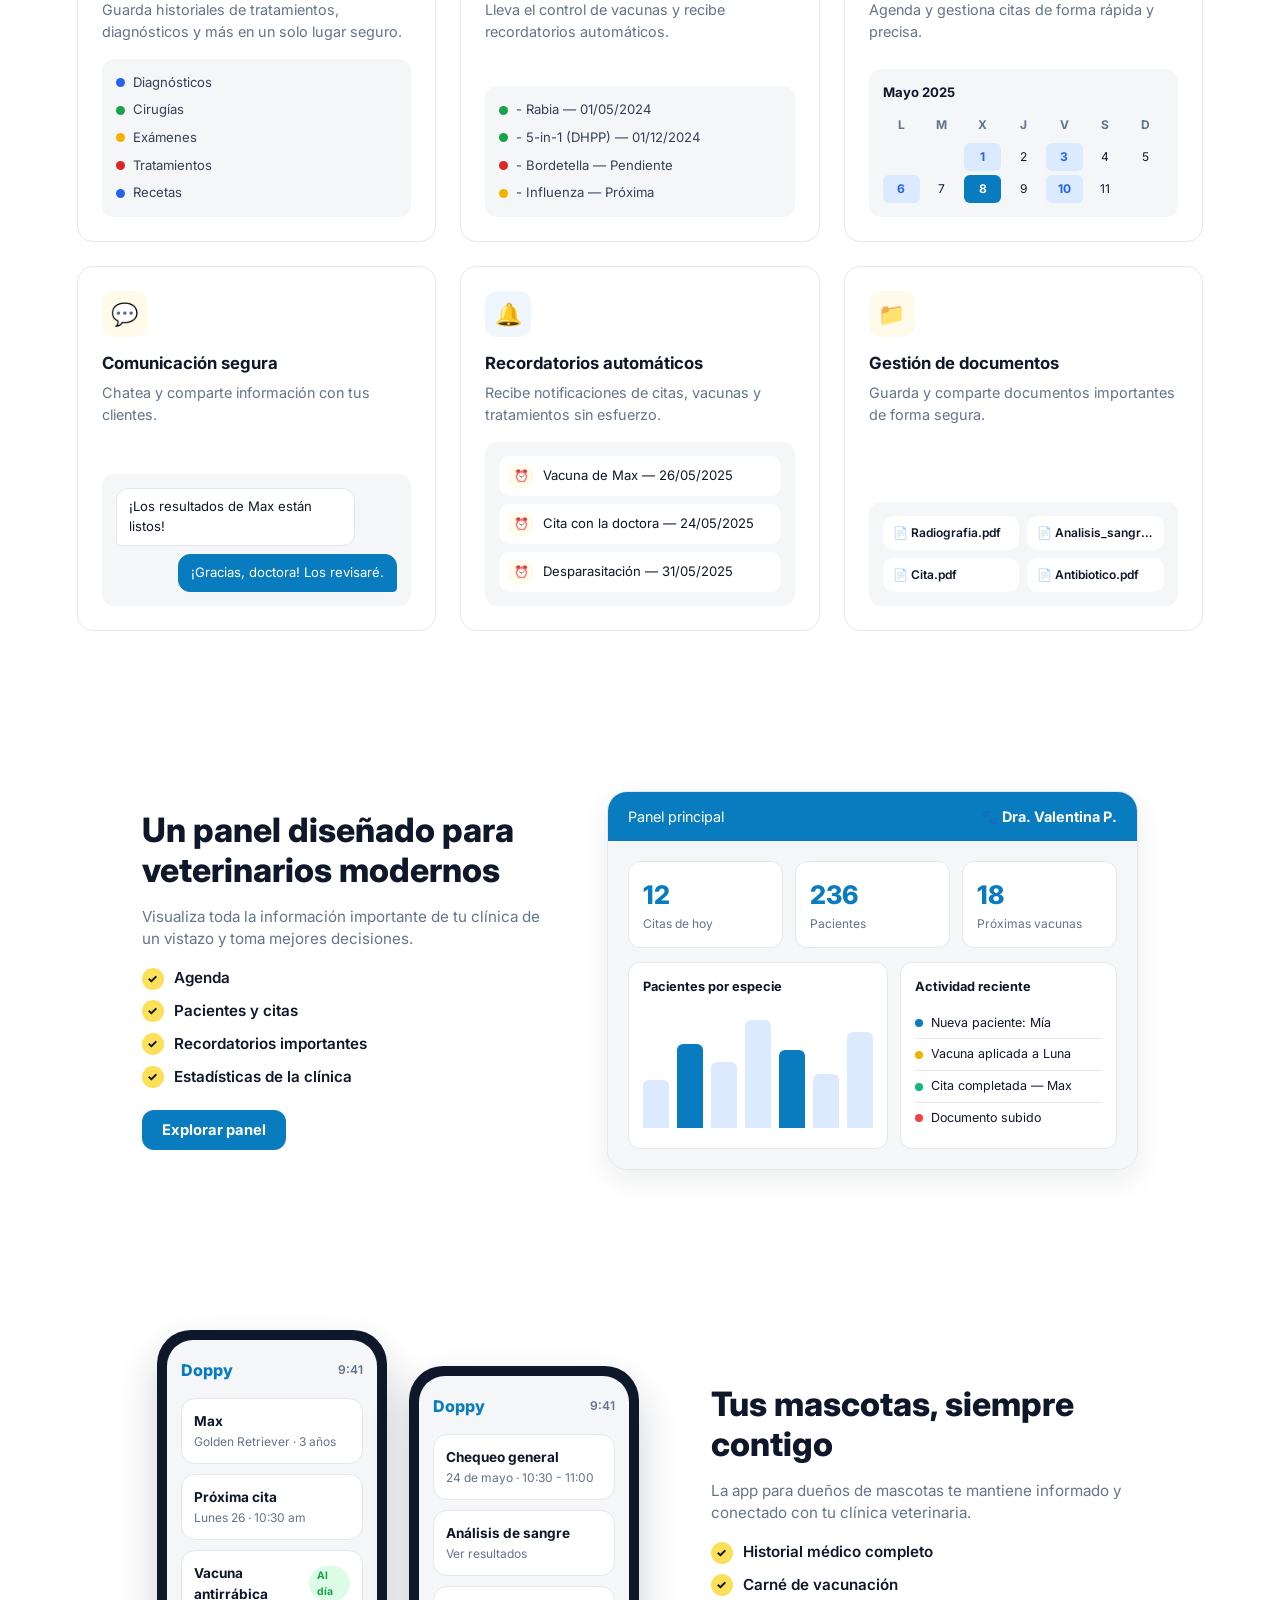
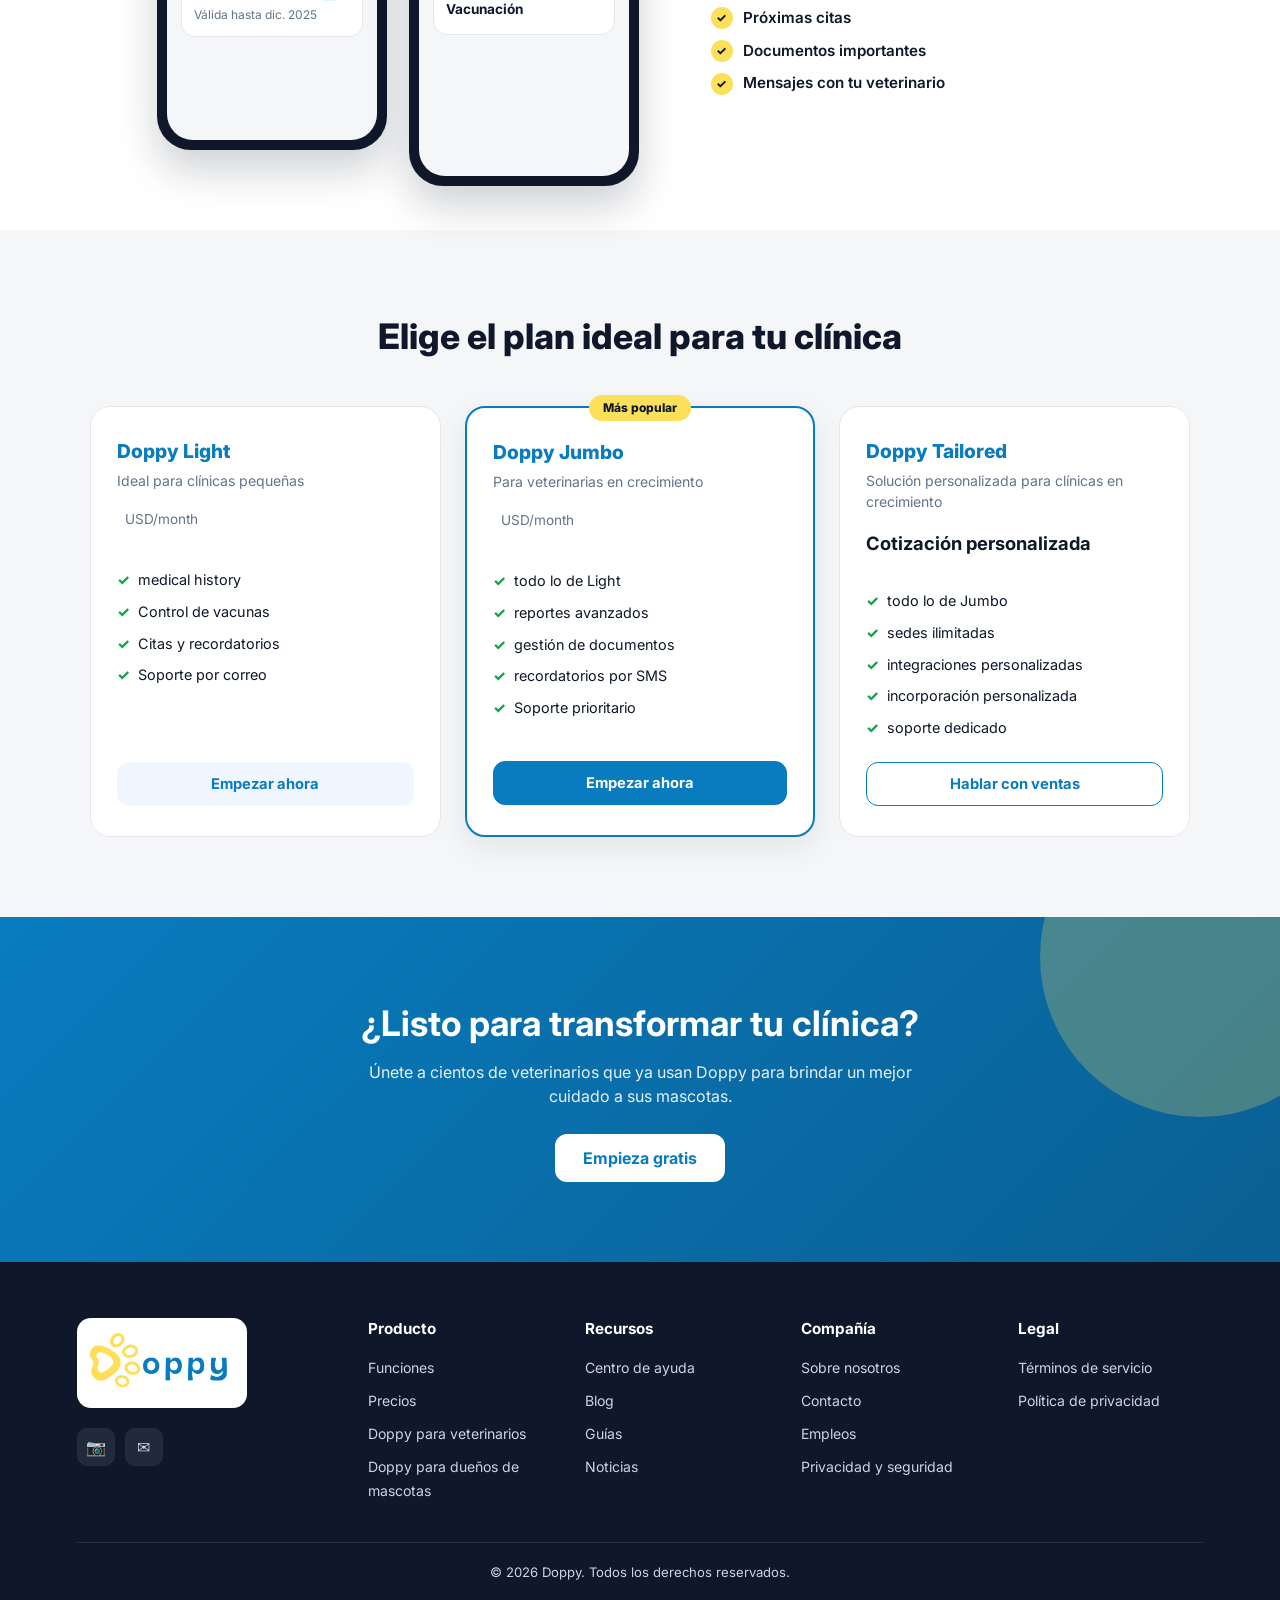
==== commit 773b5984: "Recrea los archivos que faltaban y corrige rutas e IDs rotos Archivos nuevos (mismo estilo y paleta " ====
--- a/index.html
+++ b/index.html
@@ -410,7 +410,7 @@
 
   <p>Únete a cientos de veterinarios que ya usan Doppy para brindar un mejor cuidado a sus mascotas.</p>
   <div class="cta-buttons">
-    <button class="btn-white" style="color: #087cbf;">
+    <button class="btn-white" style="color: #087cbf;">Empieza gratis</button>
   </div>
 </section>
 
--- a/index.css
+++ b/index.css
@@ -1,581 +1,301 @@
-*, *::before, *::after { box-sizing: border-box; margin: 0; padding: 0; }
-
-:root {
-  --yellow:  #F5C518;
-  --yellow-dark: #E0B300;
-  --blue:    #087cbf;
-  --blue-soft: #EEF3FF;
-  --text:    #1A1A2E;
-  --muted:   #6B7280;
-  --light:   #F9FAFB;
-  --white:   #FFFFFF;
-  --border:  #E5E7EB; 
-  --radius:  12px;
-  --shadow:  0 4px 24px rgba(0,0,0,0.08);
-}
-
-html { scroll-behavior: smooth; }
-
-body {
-  font-family: 'Inter', sans-serif;
-  color: var(--text);
-  background: var(--white);
-  line-height: 1.6;
-  overflow-x: hidden;
-}
-
-/* ─── NAV ─── */
-nav {
-  position: sticky; top: 0; z-index: 100;
-  background: var(--white);
-  border-bottom: 1px solid var(--border);
-  padding: 0 5%;
-  display: flex; align-items: center; justify-content: space-between;
-  height: 64px;
-}
-.logo {
-  display: flex; align-items: center; gap: 8px;
-  font-weight: 800; font-size: 1.25rem; color: var(--text);
-  text-decoration: none;
-}
-.logo-paw { font-size: 1.5rem; }
-.nav-links {
-  display: flex; align-items: center; gap: 28px;
-  list-style: none;
-}
-.nav-links a {
-  text-decoration: none; color: var(--muted);
-  font-size: 0.9rem; font-weight: 500;
-  transition: color .2s;
-}
-.nav-links a:hover { color: var(--blue); }
-.nav-right { display: flex; gap: 12px; align-items: center; }
-.btn-ghost {
-  background: none; border: none; cursor: pointer;
-  color: var(--text); font-weight: 600; font-size: 0.9rem;
-  font-family: 'Inter', sans-serif;
-}
-.btn-yellow {
-  background: var(--yellow); border: none; cursor: pointer;
-  color: var(--text); font-weight: 700; font-size: 0.9rem;
-  padding: 10px 20px; border-radius: 8px;
-  font-family: 'Inter', sans-serif;
-  transition: background .2s, transform .1s;
-}
-.btn-yellow:hover { background: var(--yellow-dark); transform: translateY(-1px); }
-.hamburger { display: none; background: none; border: none; cursor: pointer; padding: 4px; }
-.hamburger span { display: block; width: 22px; height: 2px; background: var(--text); margin: 5px 0; border-radius: 2px; }
-
-/* ─── HERO ─── */
-.hero {
-  display: grid; grid-template-columns: 1fr;
-  align-items: center; justify-items: center; text-align: center;
-  gap: 48px;
-  padding: 72px 5% 64px;
-  background: linear-gradient(135deg, #F0F4FF 0%, #FFFEF5 100%);
-}
-.hero-text p { margin-left: auto; margin-right: auto; }
-.hero-buttons { justify-content: center; }
-.hero-badges { justify-content: center; }
-.hero-text h1 {
-  font-size: clamp(2rem, 4vw, 3rem);
-  font-weight: 800; line-height: 1.15;
-  margin-bottom: 16px;
-  color: var(--text);
-}
-.hero-text h1 span.doppy-blue { color:#087cbf; }
-.hero-text h1 span.doppy-yellow { color:#fbcd57; }
-.hero-text p {
-  font-size: 1rem; color: var(--muted); max-width: 460px; margin-bottom: 28px;
-}
-.hero-buttons { display: flex; gap: 12px; flex-wrap: wrap; margin-bottom: 20px; }
-.btn-blue {
-  background: var(--blue); color: var(--white); border: none; cursor: pointer;
-  font-weight: 700; font-size: 0.95rem;
-  padding: 13px 24px; border-radius: 8px;
-  font-family: 'Inter', sans-serif;
-  transition: opacity .2s, transform .1s;
-}
-.btn-blue:hover { opacity: .9; transform: translateY(-1px); }
-.btn-outline {
-  background: none; border: 2px solid var(--border); cursor: pointer;
-  color: var(--text); font-weight: 600; font-size: 0.95rem;
-  padding: 11px 22px; border-radius: 8px;
-  font-family: 'Inter', sans-serif;
-  transition: border-color .2s;
-}
-.btn-outline:hover { border-color: var(--blue); color: var(--blue); }
-.hero-badges { display: flex; gap: 20px; flex-wrap: wrap; }
-.hero-badge { font-size: 0.8rem; color: var(--muted); display: flex; align-items: center; gap: 5px; }
-.hero-badge::before { content: '✓'; color: var(--blue); font-weight: 800; }
-
-.dashboard-mock {
-  background: var(--white);
-  border-radius: 16px;
-  box-shadow: 0 8px 48px rgba(26,75,219,.15);
-  padding: 20px;
-  border: 1px solid var(--border);
-}
-.mock-header {
-  display: flex; align-items: center; gap: 8px; margin-bottom: 16px;
-}
-.mock-dot { width: 10px; height: 10px; border-radius: 50%; }
-.mock-dot.red { background: #FF5F57; }
-.mock-dot.yellow { background: var(--yellow); }
-.mock-dot.green { background: #28C840; }
-.mock-title { font-size: 0.75rem; color: var(--muted); margin-left: auto; }
-
-.mock-greeting { font-size: 0.85rem; font-weight: 600; margin-bottom: 14px; }
-.mock-stats { display: grid; grid-template-columns: repeat(3, 1fr); gap: 10px; margin-bottom: 14px; }
-.stat-card {
-  background: var(--blue-soft); border-radius: 8px; padding: 10px;
-  text-align: center;
-}
-.stat-num { font-size: 1.4rem; font-weight: 800; color: var(--blue); }
-.stat-label { font-size: 0.65rem; color: var(--muted); }
-.mock-agenda { background: var(--light); border-radius: 8px; padding: 10px; }
-.agenda-title { font-size: 0.7rem; font-weight: 700; margin-bottom: 8px; color: var(--muted); text-transform: uppercase; }
-.agenda-item {
-  display: flex; align-items: center; gap: 8px;
-  padding: 5px 0; border-bottom: 1px solid var(--border);
-  font-size: 0.75rem;
-}
-.agenda-item:last-child { border-bottom: none; }
-.agenda-avatar {
-  width: 26px; height: 26px; border-radius: 50%;
-  display: flex; align-items: center; justify-content: center;
-  font-size: 0.6rem; font-weight: 700; flex-shrink: 0;
-}
-.av-blue { background: #DBEAFE; color: var(--blue); }
-.av-green { background: #D1FAE5; color: #065F46; }
-.av-yellow { background: #FEF3C7; color: #92400E; }
-.agenda-info { flex: 1; }
-.agenda-name { font-weight: 600; }
-.agenda-time { color: var(--muted); font-size: 0.65rem; }
-.agenda-tag {
-  font-size: 0.6rem; padding: 2px 6px; border-radius: 4px; font-weight: 600;
-}
-.tag-blue { background: #DBEAFE; color: var(--blue); }
-.tag-yellow { background: #FEF3C7; color: #92400E; }
-
-/* Phone mockup floating */
-.phone-float {
-  position: absolute; right: -20px; bottom: -20px;
-  width: 120px;
-  background: var(--text);
-  border-radius: 20px;
-  padding: 8px;
-  box-shadow: 0 12px 40px rgba(0,0,0,0.25);
-}
-.phone-screen {
-  background: #1E2A4A; border-radius: 14px; padding: 10px;
-  color: white; font-size: 0.55rem;
-}
-.phone-app-name { font-weight: 700; margin-bottom: 4px; }
-.phone-notif {
-  background: rgba(255,255,255,0.1); border-radius: 6px; padding: 5px;
-  margin-bottom: 4px; font-size: 0.5rem;
-}
-
-/* ─── LOGOS STRIP ─── */
-.logos-strip {
-  padding: 24px 5%;
-  border-bottom: 1px solid var(--border);
-  text-align: center;
-}
-.logos-label {
-  font-size: 0.8rem; color: var(--muted); margin-bottom: 16px; font-weight: 500;
-}
-.logos-row {
-  display: flex; align-items: center; justify-content: center;
-  gap: 32px; flex-wrap: wrap;
-}
-.logo-pill {
-  display: flex; align-items: center; gap: 6px;
-  font-size: 0.8rem; font-weight: 600; color: var(--muted);
-  opacity: .7;
-}
-.logo-pill-icon { font-size: 1rem; }
-
-/* ─── HOW IT WORKS ─── */
-.how {
-  padding: 64px 5%;
-  background: var(--white);
-}
-.section-title {
-  text-align: center; font-size: clamp(1.5rem, 2.5vw, 2rem);
-  font-weight: 800; margin-bottom: 40px;
-}
-.how-grid { display: grid; grid-template-columns: 1fr 1fr; gap: 24px; }
-.how-card {
-  border-radius: var(--radius); padding: 32px;
-}
-.how-card.blue-bg { background: var(--blue-soft); }
-.how-card.yellow-bg { background: #FFFBEA; }
-.how-card-header {
-  display: flex; align-items: center; gap: 12px; margin-bottom: 20px;
-}
-.how-card-icon { font-size: 1.8rem; }
-.how-card h3 { font-size: 1.1rem; font-weight: 800; }
-.how-card p { font-size: 0.8rem; color: var(--muted); }
-.how-steps { list-style: none; }
-.how-step {
-  display: flex; gap: 14px; align-items: flex-start;
-  margin-bottom: 16px;
-}
-.step-num {
-  width: 28px; height: 28px; border-radius: 50%;
-  display: flex; align-items: center; justify-content: center;
-  font-size: 0.75rem; font-weight: 800; flex-shrink: 0;
-}
-.how-card.blue-bg .step-num { background: var(--blue); color: var(--white); }
-.how-card.yellow-bg .step-num { background: var(--yellow); color: var(--text); }
-.step-text strong { display: block; font-size: 0.9rem; margin-bottom: 2px; }
-.step-text span { font-size: 0.8rem; color: var(--muted); }
-
-/* ─── FEATURES GRID ─── */
-.features {
-  padding: 64px 5%;
-  background: var(--light);
-}
-.features-grid {
-  display: grid;
-  grid-template-columns: repeat(auto-fit, minmax(200px, 1fr));
-  gap: 20px;
-}
-.feature-card {
-  background: var(--white); border-radius: var(--radius);
-  padding: 24px; border: 1px solid var(--border);
-  transition: box-shadow .2s, transform .2s;
-}
-.feature-card:hover { box-shadow: var(--shadow); transform: translateY(-3px); }
-.feature-icon { font-size: 1.8rem; margin-bottom: 12px; }
-.feature-card h4 { font-size: 0.95rem; font-weight: 700; margin-bottom: 6px; }
-.feature-card p { font-size: 0.8rem; color: var(--muted); }
-.feature-mini-ui { margin-top: 14px; }
-.mini-list { list-style: none; }
-.mini-list li {
-  display: flex; align-items: center; gap: 6px;
-  font-size: 0.72rem; padding: 4px 0; border-bottom: 1px solid var(--border);
-  color: var(--muted);
-}
-.mini-list li:last-child { border-bottom: none; }
-.mini-dot { width: 6px; height: 6px; border-radius: 50%; flex-shrink: 0; }
-.dot-blue { background: var(--blue); }
-.dot-yellow { background: var(--yellow-dark); }
-.dot-green { background: #10B981; }
-.dot-red { background: #EF4444; }
-
-/* Calendar mini */
-.mini-calendar { font-size: 0.65rem; }
-.cal-header {
-  display: flex; justify-content: space-between;
-  font-weight: 700; margin-bottom: 6px; color: var(--blue);
-}
-.cal-grid { display: grid; grid-template-columns: repeat(7, 1fr); gap: 2px; text-align: center; }
-.cal-day { padding: 2px; border-radius: 3px; }
-.cal-day.header { color: var(--muted); font-weight: 600; }
-.cal-day.highlight { background: var(--blue); color: white; border-radius: 50%; }
-.cal-day.has-event { color: var(--blue); font-weight: 700; }
-
-/* Chat mini */
-.mini-chat { font-size: 0.65rem; }
-.chat-msg {
-  display: flex; gap: 6px; margin-bottom: 6px; align-items: flex-end;
-}
-.chat-msg.sent { flex-direction: row-reverse; }
-.chat-bubble {
-  background: var(--blue-soft); border-radius: 8px; padding: 5px 8px;
-  font-size: 0.65rem; max-width: 80%;
-}
-.chat-msg.sent .chat-bubble { background: var(--blue); color: white; }
-
-/* Reminder mini */
-.reminder-item {
-  display: flex; gap: 8px; align-items: center;
-  padding: 4px 0; border-bottom: 1px solid var(--border);
-  font-size: 0.7rem;
-}
-.reminder-item:last-child { border-bottom: none; }
-.reminder-icon { font-size: 0.9rem; }
-
-/* Doc mini */
-.doc-item {
-  display: flex; gap: 6px; align-items: center;
-  padding: 4px 0; border-bottom: 1px solid var(--border);
-  font-size: 0.7rem; color: var(--muted);
-}
-.doc-item:last-child { border-bottom: none; }
-
-/* ─── DASHBOARD SECTION ─── */
-.dashboard-section {
-  padding: 64px 5%;
-  background: var(--white);
-  display: grid; grid-template-columns: 1fr 1fr;
-  gap: 48px; align-items: center;
-}
-.dashboard-section .text-side h2 {
-  font-size: clamp(1.5rem, 2.5vw, 2rem); font-weight: 800; margin-bottom: 16px;
-}
-.check-list { list-style: none; margin: 20px 0 28px; }
-.check-list li {
-  display: flex; align-items: center; gap: 10px;
-  font-size: 0.9rem; padding: 5px 0; color: var(--muted);
-}
-.check-list li::before {
-  content: '✓'; color: var(--blue); font-weight: 800; width: 16px; flex-shrink: 0;
-}
-.dashboard-mock-big {
-  background: var(--white); border-radius: 16px;
-  box-shadow: var(--shadow); border: 1px solid var(--border);
-  overflow: hidden;
-}
-.dash-topbar {
-  background: var(--blue); padding: 14px 20px;
-  display: flex; align-items: center; justify-content: space-between;
-}
-.dash-topbar span { color: rgba(255,255,255,0.7); font-size: 0.75rem; }
-.dash-topbar strong { color: white; font-size: 0.85rem; }
-.dash-body { padding: 16px; }
-.dash-kpis { display: grid; grid-template-columns: repeat(3, 1fr); gap: 10px; margin-bottom: 16px; }
-.kpi { background: var(--light); border-radius: 8px; padding: 12px; text-align: center; }
-.kpi-num { font-size: 1.5rem; font-weight: 800; color: var(--blue); }
-.kpi-label { font-size: 0.65rem; color: var(--muted); }
-.dash-bottom { display: grid; grid-template-columns: 1fr 1fr; gap: 10px; }
-.dash-chart { background: var(--light); border-radius: 8px; padding: 12px; }
-.dash-chart-title { font-size: 0.7rem; font-weight: 700; margin-bottom: 8px; color: var(--muted); }
-.chart-bars { display: flex; align-items: flex-end; gap: 4px; height: 50px; }
-.bar {
-  flex: 1; border-radius: 3px 3px 0 0;
-  background: var(--blue); opacity: 0.15;
-  transition: opacity .2s;
-}
-.bar:hover { opacity: 1; }
-.bar.active { opacity: 1; }
-.dash-activity { background: var(--light); border-radius: 8px; padding: 12px; }
-.activity-item {
-  display: flex; gap: 8px; align-items: flex-start;
-  padding: 5px 0; border-bottom: 1px solid var(--border);
-  font-size: 0.7rem;
-}
-.activity-item:last-child { border-bottom: none; }
-.activity-dot { width: 6px; height: 6px; border-radius: 50%; margin-top: 4px; flex-shrink: 0; }
-
-/* ─── MOBILE APP SECTION ─── */
-.app-section {
-  padding: 64px 5%;
-  background: var(--light);
-  display: grid; grid-template-columns: 1fr 1fr;
-  gap: 48px; align-items: center;
-}
-.phones-wrap {
-  display: flex; gap: 16px; justify-content: center;
-}
-.phone-card {
-  background: var(--text);
-  border-radius: 28px; padding: 10px;
-  box-shadow: 0 16px 48px rgba(0,0,0,0.2);
-  width: 140px;
-}
-.phone-card:nth-child(2) { margin-top: 30px; }
-.phone-screen-inner {
-  background: #1E2A4A; border-radius: 20px; padding: 12px;
-  min-height: 220px; color: white;
-  font-size: 0.6rem;
-}
-.ps-header { display: flex; justify-content: space-between; margin-bottom: 8px; }
-.ps-name { font-weight: 700; font-size: 0.65rem; }
-.ps-time { opacity: .6; }
-.ps-card {
-  background: rgba(255,255,255,0.08); border-radius: 8px; padding: 8px; margin-bottom: 6px;
-}
-.ps-card-title { font-weight: 600; margin-bottom: 3px; }
-.ps-card-sub { opacity: .6; font-size: 0.55rem; }
-.badge-green {
-  display: inline-block; background: #10B981; color: white;
-  border-radius: 4px; padding: 1px 5px; font-size: 0.5rem; font-weight: 700;
-  margin-left: 4px;
-}
-.store-buttons { display: flex; gap: 10px; flex-wrap: wrap; margin-top: 20px; }
-.store-btn {
-  display: flex; align-items: center; gap: 8px;
-  background: var(--text); color: white;
-  padding: 10px 16px; border-radius: 8px; text-decoration: none;
-  font-size: 0.8rem; font-weight: 600;
-  transition: opacity .2s;
-}
-.store-btn:hover { opacity: .85; }
-.store-btn .store-icon { font-size: 1.2rem; }
-
-/* ─── PRICING ─── */
-.pricing {
-  padding: 64px 5%;
-  background: var(--white);
-}
-.pricing-grid {
-  display: grid; grid-template-columns: repeat(3, 1fr);
-  gap: 20px; max-width: 1000px; margin: 0 auto;
-}
-.price-card {
-  border-radius: var(--radius); padding: 28px;
-  border: 2px solid var(--border);
-  transition: box-shadow .2s;
-  position: relative;
-}
-.price-card:hover { box-shadow: var(--shadow); }
-.price-card.popular {
-  border-color: var(--blue);
-  box-shadow: 0 0 0 4px rgba(26,75,219,0.08);
-}
-.popular-badge {
-  position: absolute; top: -13px; left: 50%; transform: translateX(-50%);
-  background: var(--blue); color: white;
-  font-size: 0.7rem; font-weight: 700;
-  padding: 3px 12px; border-radius: 20px; white-space: nowrap;
-}
-.plan-name { font-size: 0.8rem; font-weight: 700; color: var(--muted); margin-bottom: 4px; }
-.plan-desc { font-size: 0.75rem; color: var(--muted); margin-bottom: 16px; }
-.plan-price { margin-bottom: 20px; }
-.plan-price .amount { font-size: 2rem; font-weight: 800; }
-.plan-price .currency { font-size: 1rem; font-weight: 700; vertical-align: super; }
-.plan-price .period { font-size: 0.8rem; color: var(--muted); }
-.plan-price .custom { font-size: 1.1rem; font-weight: 700; color: var(--blue); }
-.plan-features { list-style: none; margin-bottom: 24px; }
-.plan-features li {
-  display: flex; align-items: flex-start; gap: 8px;
-  font-size: 0.82rem; padding: 5px 0;
-  border-bottom: 1px solid var(--border);
-  color: var(--muted);
-}
-.plan-features li:last-child { border-bottom: none; }
-.plan-features .check { color: var(--blue); font-weight: 800; flex-shrink: 0; }
-.btn-plan {
-  width: 100%; padding: 12px; border-radius: 8px;
-  font-weight: 700; font-size: 0.9rem; cursor: pointer;
-  font-family: 'Inter', sans-serif; border: none;
-  transition: opacity .2s, transform .1s;
-}
-.btn-plan:hover { opacity: .9; transform: translateY(-1px); }
-.btn-plan.primary { background: var(--yellow); color: var(--text); }
-.btn-plan.secondary { background: var(--blue-soft); color: var(--blue); }
-.btn-plan.outline { background: none; border: 2px solid var(--border); color: var(--text); }
-
-/* ─── CTA BOTTOM ─── */
-.cta-section {
-  padding: 64px 5%;
-  background: #087cbf;
-  text-align: center;
-  display: flex; flex-direction: column; align-items: center; gap: 24px;
-  position: relative; overflow: hidden;
-}
-.cta-section::before {
-  content: '🐾';
-  position: absolute; right: 40px; bottom: 20px;
-  font-size: 8rem; opacity: .05; user-select: none;
-}
-.cta-section h2 { font-size: clamp(1.5rem, 2.5vw, 2rem); font-weight: 800; color: white; }
-.cta-section p { color: rgba(255,255,255,0.75); max-width: 500px; }
-.cta-buttons { display: flex; gap: 12px; flex-wrap: wrap; justify-content: center; }
-.btn-white {
-  background: white; color: var(--blue); border: none; cursor: pointer;
-  font-weight: 700; font-size: 0.95rem; padding: 13px 24px;
-  border-radius: 8px; font-family: 'Inter', sans-serif;
-  transition: opacity .2s;
-}
-.btn-white:hover { opacity: .9; }
-.btn-white-outline {
-  background: none; border: 2px solid rgba(255,255,255,0.5); color: white; cursor: pointer;
-  font-weight: 700; font-size: 0.95rem; padding: 11px 22px;
-  border-radius: 8px; font-family: 'Inter', sans-serif;
-  transition: border-color .2s;
-}
-.btn-white-outline:hover { border-color: white; }
-
-/* ─── FOOTER ─── */
-footer {
-  background: #087cbf; color: rgba(255,255,255,0.7);
-  padding: 48px 5% 24px;
-}
-.footer-grid {
-  display: grid; grid-template-columns: 2fr 1fr 1fr 1fr 1fr;
-  gap: 32px; margin-bottom: 40px;
-}
-.footer-brand .logo { color: white; margin-bottom: 12px; }
-.footer-tagline { font-size: 0.82rem; line-height: 1.6; margin-bottom: 16px; }
-.social-row { display: flex; gap: 10px; }
-.social-btn {
-  width: 32px; height: 32px; border-radius: 6px;
-  background: rgba(255,255,255,0.1); border: none; cursor: pointer;
-  display: flex; align-items: center; justify-content: center;
-  font-size: 0.85rem; color: rgba(255,255,255,0.7);
-  transition: background .2s;
-  text-decoration: none;
-}
-.social-btn:hover { background: rgba(255,255,255,0.2); }
-.footer-col h5 {
-  color: white; font-size: 0.85rem; font-weight: 700;
-  margin-bottom: 16px;
-}
-.footer-col ul { list-style: none; }
-.footer-col ul li { margin-bottom: 10px; }
-.footer-col ul li a {
-  color: rgba(255,255,255,0.6); text-decoration: none;
-  font-size: 0.82rem; transition: color .2s;
-}
-.footer-col ul li a:hover { color: white; }
-.footer-bottom {
-  border-top: 1px solid rgba(255,255,255,0.1); padding-top: 20px;
-  display: flex; justify-content: space-between; align-items: center;
-  font-size: 0.75rem; flex-wrap: wrap; gap: 8px;
-}
-.footer-bottom a { color: rgba(255,255,255,0.5); text-decoration: none; }
-.footer-bottom a:hover { color: white; }
-
-/* ─── RESPONSIVE ─── */
-@media (max-width: 900px) {
-  .hero { grid-template-columns: 1fr; text-align: center; }
-  .hero-text p { margin: 0 auto 28px; }
-  .hero-buttons { justify-content: center; }
-  .hero-badges { justify-content: center; }
-  .phone-float { display: none; }
-  .how-grid { grid-template-columns: 1fr; }
-  .dashboard-section { grid-template-columns: 1fr; }
-  .app-section { grid-template-columns: 1fr; }
-  .pricing-grid { grid-template-columns: 1fr; max-width: 420px; }
-  .footer-grid { grid-template-columns: 1fr 1fr; }
-}
-
-@media (max-width: 640px) {
-  nav { padding: 0 16px; }
-  .nav-links { display: none; }
-  .nav-links.open {
-    display: flex; flex-direction: column;
-    position: absolute; top: 64px; left: 0; right: 0;
-    background: white; padding: 20px 16px; gap: 16px;
-    border-bottom: 1px solid var(--border);
-    box-shadow: 0 8px 24px rgba(0,0,0,0.1);
+/* ============================================================
+   Doppy — Landing (index.html)
+   Colores tomados del logo (amarillo + azul Doppy) y de la paleta
+   que ya usan los paneles (dashboardda.css).
+   ============================================================ */
+:root{
+  --blue:#087cbf;          /* azul del logo */
+  --blue-dark:#06659c;
+  --blue-ui:#2563EB;       /* azul de los paneles */
+  --blue-100:#DBEAFE;
+  --blue-50:#EFF6FF;
+  --yellow:#FDE05A;        /* amarillo del logo */
+  --yellow-dark:#f5b301;
+  --yellow-50:#FFFBEB;
+  --green:#16A34A;
+  --red:#DC2626;
+  --ink:#0F172A;
+  --ink-2:#334155;
+  --muted:#64748B;
+  --line:#E5E7EB;
+  --bg:#F5F6F8;
+  --card:#FFFFFF;
+  --radius:16px;
+  --shadow:0 10px 30px rgba(15,23,42,.08);
+}
+
+*{box-sizing:border-box;}
+html{scroll-behavior:smooth;}
+body{margin:0;font-family:'Inter',sans-serif;color:var(--ink);background:#fff;line-height:1.5;}
+a{color:inherit;text-decoration:none;}
+button{font-family:inherit;cursor:pointer;}
+img{max-width:100%;}
+
+section{padding:80px 6%;}
+.section-title{text-align:center;font-size:clamp(1.6rem,3vw,2.2rem);font-weight:800;margin:0 0 44px;}
+
+/* ---------- botones ---------- */
+.btn-ghost,.btn-yellow,.btn-blue,.btn-white{
+  border:none;border-radius:12px;padding:11px 20px;font-weight:700;font-size:.92rem;
+  transition:transform .15s ease, box-shadow .15s ease, background .15s ease;
+}
+.btn-ghost{background:transparent;color:var(--blue);border:1.5px solid var(--blue);}
+.btn-ghost:hover{background:var(--blue-50);}
+.btn-yellow{background:var(--yellow);color:var(--ink);}
+.btn-yellow:hover{background:var(--yellow-dark);transform:translateY(-1px);}
+.btn-blue{background:var(--blue);color:#fff;margin-top:22px;}
+.btn-blue:hover{background:var(--blue-dark);transform:translateY(-1px);}
+.btn-white{background:#fff;color:var(--blue);padding:14px 28px;font-size:1rem;}
+.btn-white:hover{transform:translateY(-2px);box-shadow:0 8px 20px rgba(0,0,0,.15);}
+
+/* ---------- NAV ---------- */
+nav{
+  position:sticky;top:0;z-index:50;display:flex;align-items:center;gap:28px;
+  padding:6px 6%;background:rgba(255,255,255,.92);backdrop-filter:blur(8px);
+  border-bottom:1px solid transparent;transition:border-color .2s, box-shadow .2s;
+}
+nav.scrolled{border-bottom-color:var(--line);box-shadow:0 4px 16px rgba(15,23,42,.05);}
+nav .logo{display:flex;align-items:center;height:64px;overflow:hidden;}
+nav .logo img{width:150px;height:150px;object-fit:cover;}
+.nav-links{display:flex;gap:26px;list-style:none;margin:0;padding:0;}
+.nav-links a{font-weight:600;font-size:.92rem;color:var(--ink-2);transition:color .15s;}
+.nav-links a:hover{color:var(--blue);}
+.nav-right{display:flex;align-items:center;gap:10px;margin-left:auto;}
+.hamburger{display:none;flex-direction:column;gap:4px;background:none;border:none;padding:8px;}
+.hamburger span{width:22px;height:2.5px;background:var(--ink);border-radius:2px;transition:transform .2s, opacity .2s;}
+.hamburger.open span:nth-child(1){transform:translateY(6.5px) rotate(45deg);}
+.hamburger.open span:nth-child(2){opacity:0;}
+.hamburger.open span:nth-child(3){transform:translateY(-6.5px) rotate(-45deg);}
+
+/* ---------- HERO ---------- */
+.hero{
+  min-height:min(70vh,680px);display:flex;align-items:center;justify-content:center;text-align:center;
+  background:
+    radial-gradient(circle at 12% 20%, rgba(253,224,90,.35) 0, transparent 32%),
+    radial-gradient(circle at 88% 75%, rgba(8,124,191,.18) 0, transparent 35%),
+    radial-gradient(#e3e6ec 1px, transparent 1px);
+  background-size:auto, auto, 22px 22px;
+}
+.hero-text{max-width:820px;}
+.hero h1{font-size:clamp(2rem,5vw,3.4rem);line-height:1.15;font-weight:800;margin:0 0 20px;}
+.doppy-blue{color:var(--blue);font-size:1.15em;}
+.doppy-yellow{color:var(--yellow-dark);}
+.hero p{font-size:1.1rem;color:var(--muted);max-width:640px;margin:0 auto;}
+
+/* ---------- CÓMO FUNCIONA ---------- */
+.how{background:var(--bg);}
+.how-grid{display:grid;grid-template-columns:repeat(2,1fr);gap:28px;max-width:1100px;margin:0 auto;}
+.how-card{border-radius:22px;padding:32px;box-shadow:var(--shadow);}
+.how-card.blue-bg{background:linear-gradient(160deg,var(--blue) 0%,#0a5f93 100%);color:#fff;}
+.how-card.yellow-bg{background:linear-gradient(160deg,#FFF3B0 0%,var(--yellow) 100%);color:var(--ink);}
+.how-card-header{display:flex;gap:16px;align-items:center;margin-bottom:24px;}
+.how-card-icon{
+  width:54px;height:54px;border-radius:14px;flex-shrink:0;display:flex;align-items:center;justify-content:center;
+  font-size:26px;background:rgba(255,255,255,.22);
+}
+.blue-bg .how-card-icon::before{content:"🏥";}
+.yellow-bg .how-card-icon{background:rgba(255,255,255,.6);}
+.yellow-bg .how-card-icon::before{content:"🐾";}
+.how-card h3{margin:0 0 4px;font-size:1.25rem;}
+.how-card-header p{margin:0;opacity:.85;font-size:.92rem;}
+.how-steps{list-style:none;margin:0;padding:0;display:flex;flex-direction:column;gap:16px;}
+.how-step{display:flex;gap:14px;align-items:flex-start;}
+.step-num{
+  width:32px;height:32px;border-radius:50%;flex-shrink:0;display:flex;align-items:center;justify-content:center;
+  font-weight:800;font-size:.9rem;
+}
+.blue-bg .step-num{background:var(--yellow);color:var(--ink);}
+.yellow-bg .step-num{background:var(--blue);color:#fff;}
+.step-text strong{display:block;font-size:.98rem;}
+.step-text span{font-size:.88rem;opacity:.85;}
+
+/* ---------- FUNCIONES ---------- */
+.features-grid{display:grid;grid-template-columns:repeat(3,1fr);gap:24px;max-width:1150px;margin:0 auto;}
+.feature-card{
+  background:var(--card);border:1px solid var(--line);border-radius:var(--radius);padding:24px;
+  display:flex;flex-direction:column;transition:transform .2s, box-shadow .2s;
+}
+.feature-card:hover{transform:translateY(-4px);box-shadow:var(--shadow);}
+.feature-icon{
+  width:46px;height:46px;border-radius:12px;background:var(--blue-50);display:flex;align-items:center;
+  justify-content:center;font-size:22px;margin-bottom:14px;
+}
+.feature-card:nth-child(1) .feature-icon::before{content:"📋";}
+.feature-card:nth-child(2) .feature-icon::before{content:"💉";}
+.feature-card:nth-child(3) .feature-icon::before{content:"📅";}
+.feature-card:nth-child(4) .feature-icon::before{content:"💬";}
+.feature-card:nth-child(5) .feature-icon::before{content:"🔔";}
+.feature-card:nth-child(6) .feature-icon::before{content:"📁";}
+.feature-card:nth-child(even) .feature-icon{background:var(--yellow-50);}
+.feature-card h4{margin:0 0 6px;font-size:1.05rem;}
+.feature-card > p{margin:0 0 16px;color:var(--muted);font-size:.9rem;}
+.feature-mini-ui{margin-top:auto;background:var(--bg);border-radius:12px;padding:14px;font-size:.82rem;}
+
+.mini-list{list-style:none;margin:0;padding:0;display:flex;flex-direction:column;gap:8px;}
+.mini-list li{display:flex;align-items:center;gap:8px;color:var(--ink-2);}
+.mini-dot{width:9px;height:9px;border-radius:50%;flex-shrink:0;}
+.dot-blue{background:var(--blue-ui);}
+.dot-green{background:var(--green);}
+.dot-yellow{background:var(--yellow-dark);}
+.dot-red{background:var(--red);}
+
+.cal-header{display:flex;justify-content:space-between;font-weight:700;margin-bottom:8px;}
+.cal-grid{display:grid;grid-template-columns:repeat(7,1fr);gap:4px;text-align:center;}
+.cal-day{padding:5px 0;border-radius:6px;font-size:.75rem;}
+.cal-day.header{color:var(--muted);font-weight:700;}
+.cal-day.has-event{background:var(--blue-100);color:var(--blue-ui);font-weight:700;}
+.cal-day.highlight{background:var(--blue);color:#fff;font-weight:700;}
+
+.mini-chat{display:flex;flex-direction:column;gap:8px;}
+.chat-msg{display:flex;}
+.chat-msg.sent{justify-content:flex-end;}
+.chat-bubble{background:#fff;border:1px solid var(--line);padding:8px 12px;border-radius:12px 12px 12px 4px;max-width:85%;}
+.chat-msg.sent .chat-bubble{background:var(--blue);color:#fff;border-color:var(--blue);border-radius:12px 12px 4px 12px;}
+
+.mini-reminder{display:flex;flex-direction:column;gap:8px;}
+.reminder-item{display:flex;align-items:center;gap:10px;background:#fff;border-radius:10px;padding:8px 10px;}
+.reminder-icon{width:24px;height:24px;border-radius:8px;background:var(--yellow-50);display:flex;align-items:center;justify-content:center;font-size:12px;}
+.reminder-icon::before{content:"⏰";}
+
+.mini-doc{display:grid;grid-template-columns:1fr 1fr;gap:8px;}
+.doc-item{background:#fff;border-radius:10px;padding:8px 10px;font-size:.75rem;font-weight:600;overflow:hidden;text-overflow:ellipsis;white-space:nowrap;}
+.doc-item::before{content:"📄 ";}
+
+/* ---------- PANEL / APP ---------- */
+.dashboard-section,.app-section{display:grid;grid-template-columns:1fr 1.3fr;gap:56px;align-items:center;max-width:1150px;margin:0 auto;}
+.app-section{grid-template-columns:1.2fr 1fr;}
+.text-side h2{font-size:clamp(1.6rem,3vw,2.1rem);font-weight:800;margin:0 0 12px;line-height:1.2;}
+.check-list{list-style:none;margin:16px 0 0;padding:0;display:flex;flex-direction:column;gap:10px;}
+.check-list li{display:flex;align-items:center;gap:10px;font-weight:600;font-size:.95rem;}
+.check-list li::before{
+  content:"✓";width:22px;height:22px;border-radius:50%;background:var(--yellow);color:var(--ink);
+  display:flex;align-items:center;justify-content:center;font-size:.75rem;font-weight:800;flex-shrink:0;
+}
+
+.dashboard-mock-big{background:var(--card);border:1px solid var(--line);border-radius:20px;box-shadow:var(--shadow);overflow:hidden;}
+.dash-topbar{display:flex;justify-content:space-between;align-items:center;padding:14px 20px;background:var(--blue);color:#fff;font-size:.9rem;}
+.dash-body{padding:20px;background:var(--bg);}
+.dash-kpis{display:grid;grid-template-columns:repeat(3,1fr);gap:12px;margin-bottom:14px;}
+.kpi{background:#fff;border-radius:12px;padding:14px;border:1px solid var(--line);}
+.kpi-num{font-size:1.6rem;font-weight:800;color:var(--blue);}
+.kpi-label{font-size:.75rem;color:var(--muted);}
+.dash-bottom{display:grid;grid-template-columns:1.2fr 1fr;gap:12px;}
+.dash-chart,.dash-activity{background:#fff;border-radius:12px;padding:14px;border:1px solid var(--line);}
+.dash-chart-title{font-size:.8rem;font-weight:700;margin-bottom:12px;}
+.chart-bars{display:flex;align-items:flex-end;gap:8px;height:120px;}
+.chart-bars .bar{flex:1;background:var(--blue-100);border-radius:6px 6px 0 0;transition:height .8s ease;}
+.chart-bars .bar.active{background:var(--blue);}
+.activity-item{display:flex;align-items:center;gap:8px;font-size:.78rem;padding:6px 0;border-bottom:1px solid var(--line);}
+.activity-item:last-child{border-bottom:none;}
+.activity-dot{width:8px;height:8px;border-radius:50%;flex-shrink:0;}
+
+.phones-wrap{display:flex;gap:22px;justify-content:center;}
+.phone-card{
+  width:230px;background:var(--ink);border-radius:34px;padding:10px;box-shadow:0 20px 40px rgba(15,23,42,.2);
+}
+.phone-card:nth-child(2){transform:translateY(36px);}
+.phone-screen-inner{background:var(--bg);border-radius:26px;padding:18px 14px;min-height:400px;display:flex;flex-direction:column;gap:10px;}
+.ps-header{display:flex;justify-content:space-between;align-items:center;margin-bottom:6px;}
+.ps-name{font-weight:800;color:var(--blue);}
+.ps-time{font-size:.75rem;color:var(--muted);font-weight:600;}
+.ps-card{background:#fff;border-radius:14px;padding:12px;border:1px solid var(--line);}
+.ps-card-title{font-weight:700;font-size:.85rem;display:flex;justify-content:space-between;align-items:center;gap:6px;}
+.ps-card-sub{font-size:.75rem;color:var(--muted);margin-top:2px;}
+.badge-green{background:#DCFCE7;color:var(--green);font-size:.65rem;padding:2px 8px;border-radius:20px;font-weight:700;}
+
+/* ---------- PRECIOS ---------- */
+.pricing{background:var(--bg);}
+.pricing-grid{display:grid;grid-template-columns:repeat(3,1fr);gap:24px;max-width:1100px;margin:0 auto;align-items:stretch;}
+.price-card{
+  position:relative;background:var(--card);border:1px solid var(--line);border-radius:20px;padding:30px 26px;
+  display:flex;flex-direction:column;
+}
+.price-card.popular{border:2px solid var(--blue);box-shadow:var(--shadow);transform:scale(1.03);}
+.popular-badge{
+  position:absolute;top:-13px;left:50%;transform:translateX(-50%);background:var(--yellow);color:var(--ink);
+  font-size:.75rem;font-weight:800;padding:4px 14px;border-radius:20px;white-space:nowrap;
+}
+.plan-name{font-size:1.2rem;font-weight:800;color:var(--blue);}
+.plan-desc{font-size:.88rem;color:var(--muted);margin:4px 0 18px;}
+.plan-price{display:flex;align-items:baseline;gap:4px;margin-bottom:20px;min-height:40px;}
+.plan-price .amount{font-size:2.2rem;font-weight:800;}
+.plan-price .period{font-size:.85rem;color:var(--muted);}
+.plan-price .custom{font-size:1.15rem;font-weight:700;}
+.plan-features{list-style:none;margin:0 0 24px;padding:0;display:flex;flex-direction:column;gap:10px;font-size:.9rem;}
+.plan-features li{display:flex;gap:8px;align-items:center;}
+.plan-features li::first-letter{text-transform:uppercase;}
+.check{color:var(--green);font-weight:800;}
+.btn-plan{margin-top:auto;border-radius:12px;padding:12px;font-weight:700;font-size:.92rem;border:1.5px solid var(--blue);transition:background .15s, color .15s;}
+.btn-plan.primary{background:var(--blue);color:#fff;}
+.btn-plan.primary:hover{background:var(--blue-dark);}
+.btn-plan.secondary{background:var(--blue-50);color:var(--blue);border-color:var(--blue-50);}
+.btn-plan.secondary:hover{border-color:var(--blue);}
+.btn-plan.outline{background:#fff;color:var(--blue);}
+.btn-plan.outline:hover{background:var(--blue-50);}
+
+/* ---------- CTA ---------- */
+.cta-section{
+  text-align:center;color:#fff;background:linear-gradient(135deg,var(--blue) 0%,#0a5f93 100%);
+  position:relative;overflow:hidden;
+}
+.cta-section::before{
+  content:"";position:absolute;width:320px;height:320px;border-radius:50%;background:rgba(253,224,90,.25);
+  top:-120px;right:-80px;
+}
+.cta-section h2{font-size:clamp(1.6rem,3vw,2.2rem);margin:0 0 10px;position:relative;}
+.cta-section p{opacity:.9;margin:0 auto 26px;max-width:560px;position:relative;}
+.cta-buttons{display:flex;justify-content:center;gap:12px;position:relative;}
+.cta-buttons .btn-white:empty{display:none;}
+
+/* ---------- FOOTER ---------- */
+footer{background:var(--ink);color:#CBD5E1;padding:56px 6% 24px;}
+.footer-grid{display:grid;grid-template-columns:1.4fr repeat(4,1fr);gap:32px;max-width:1150px;margin:0 auto;}
+.footer-brand .logo{width:170px;height:90px;object-fit:cover;background:#fff;border-radius:14px;}
+.social-row{display:flex;gap:10px;margin-top:14px;}
+.social-btn{
+  width:38px;height:38px;border-radius:10px;background:rgba(255,255,255,.08);display:flex;align-items:center;
+  justify-content:center;transition:background .15s;
+}
+.social-btn:hover{background:var(--blue);}
+.footer-col h5{color:#fff;font-size:.95rem;margin:0 0 14px;}
+.footer-col ul{list-style:none;margin:0;padding:0;display:flex;flex-direction:column;gap:9px;}
+.footer-col a{font-size:.88rem;transition:color .15s;}
+.footer-col a:hover{color:var(--yellow);}
+.footer-bottom{border-top:1px solid rgba(255,255,255,.1);margin-top:40px;padding-top:20px;text-align:center;font-size:.82rem;}
+
+/* ---------- animación de entrada ----------
+   Solo se ocultan si index.js cargó (clase .js en <html>), así el
+   contenido nunca queda invisible si el script falla. */
+.js .fade-in{opacity:0;transform:translateY(24px);transition:opacity .6s ease, transform .6s ease;}
+.js .fade-in.visible{opacity:1;transform:none;}
+
+/* ---------- responsive ---------- */
+@media (max-width:980px){
+  .features-grid,.pricing-grid{grid-template-columns:repeat(2,1fr);}
+  .dashboard-section,.app-section{grid-template-columns:1fr;}
+  .app-section .phones-wrap{order:2;}
+  .footer-grid{grid-template-columns:repeat(3,1fr);}
+  .price-card.popular{transform:none;}
+}
+@media (max-width:760px){
+  section{padding:56px 5%;}
+  .nav-links{
+    position:absolute;top:100%;left:0;right:0;flex-direction:column;gap:0;background:#fff;
+    border-bottom:1px solid var(--line);max-height:0;overflow:hidden;transition:max-height .25s ease;
   }
-  .hamburger { display: block; }
-  .nav-right .btn-ghost { display: none; }
-  .hero { padding: 40px 16px 48px; }
-  .how { padding: 40px 16px; }
-  .features { padding: 40px 16px; }
-  .dashboard-section { padding: 40px 16px; }
-  .app-section { padding: 40px 16px; }
-  .pricing { padding: 40px 16px; }
-  .cta-section { padding: 48px 16px; }
-  footer { padding: 40px 16px 20px; }
-  .footer-grid { grid-template-columns: 1fr; }
-  .dash-bottom { grid-template-columns: 1fr; }
-  .phones-wrap { gap: 8px; }
-  .phone-card { width: 120px; }
-}
-
-/* ─── SCROLL ANIMATIONS ─── */
-.fade-in {
-  opacity: 0; transform: translateY(20px);
-  transition: opacity .5s ease, transform .5s ease;
-}
-.fade-in.visible {
-  opacity: 1; transform: translateY(0);
-}+  .nav-links.open{max-height:260px;}
+  .nav-links li a{display:block;padding:14px 6%;}
+  .hamburger{display:flex;}
+  nav{gap:12px;}
+  nav .logo img{width:110px;height:110px;}
+  .nav-right{gap:6px;}
+  .nav-right .btn-ghost,.nav-right .btn-yellow{padding:8px 10px;font-size:.78rem;}
+  .how-grid,.features-grid,.pricing-grid{grid-template-columns:1fr;}
+  .dash-kpis{grid-template-columns:1fr 1fr 1fr;}
+  .dash-bottom{grid-template-columns:1fr;}
+  .phone-card{width:180px;}
+  .phone-card:nth-child(2){transform:none;}
+  .phone-screen-inner{min-height:330px;}
+  .footer-grid{grid-template-columns:1fr 1fr;}
+  .footer-brand{grid-column:1 / -1;}
+}
